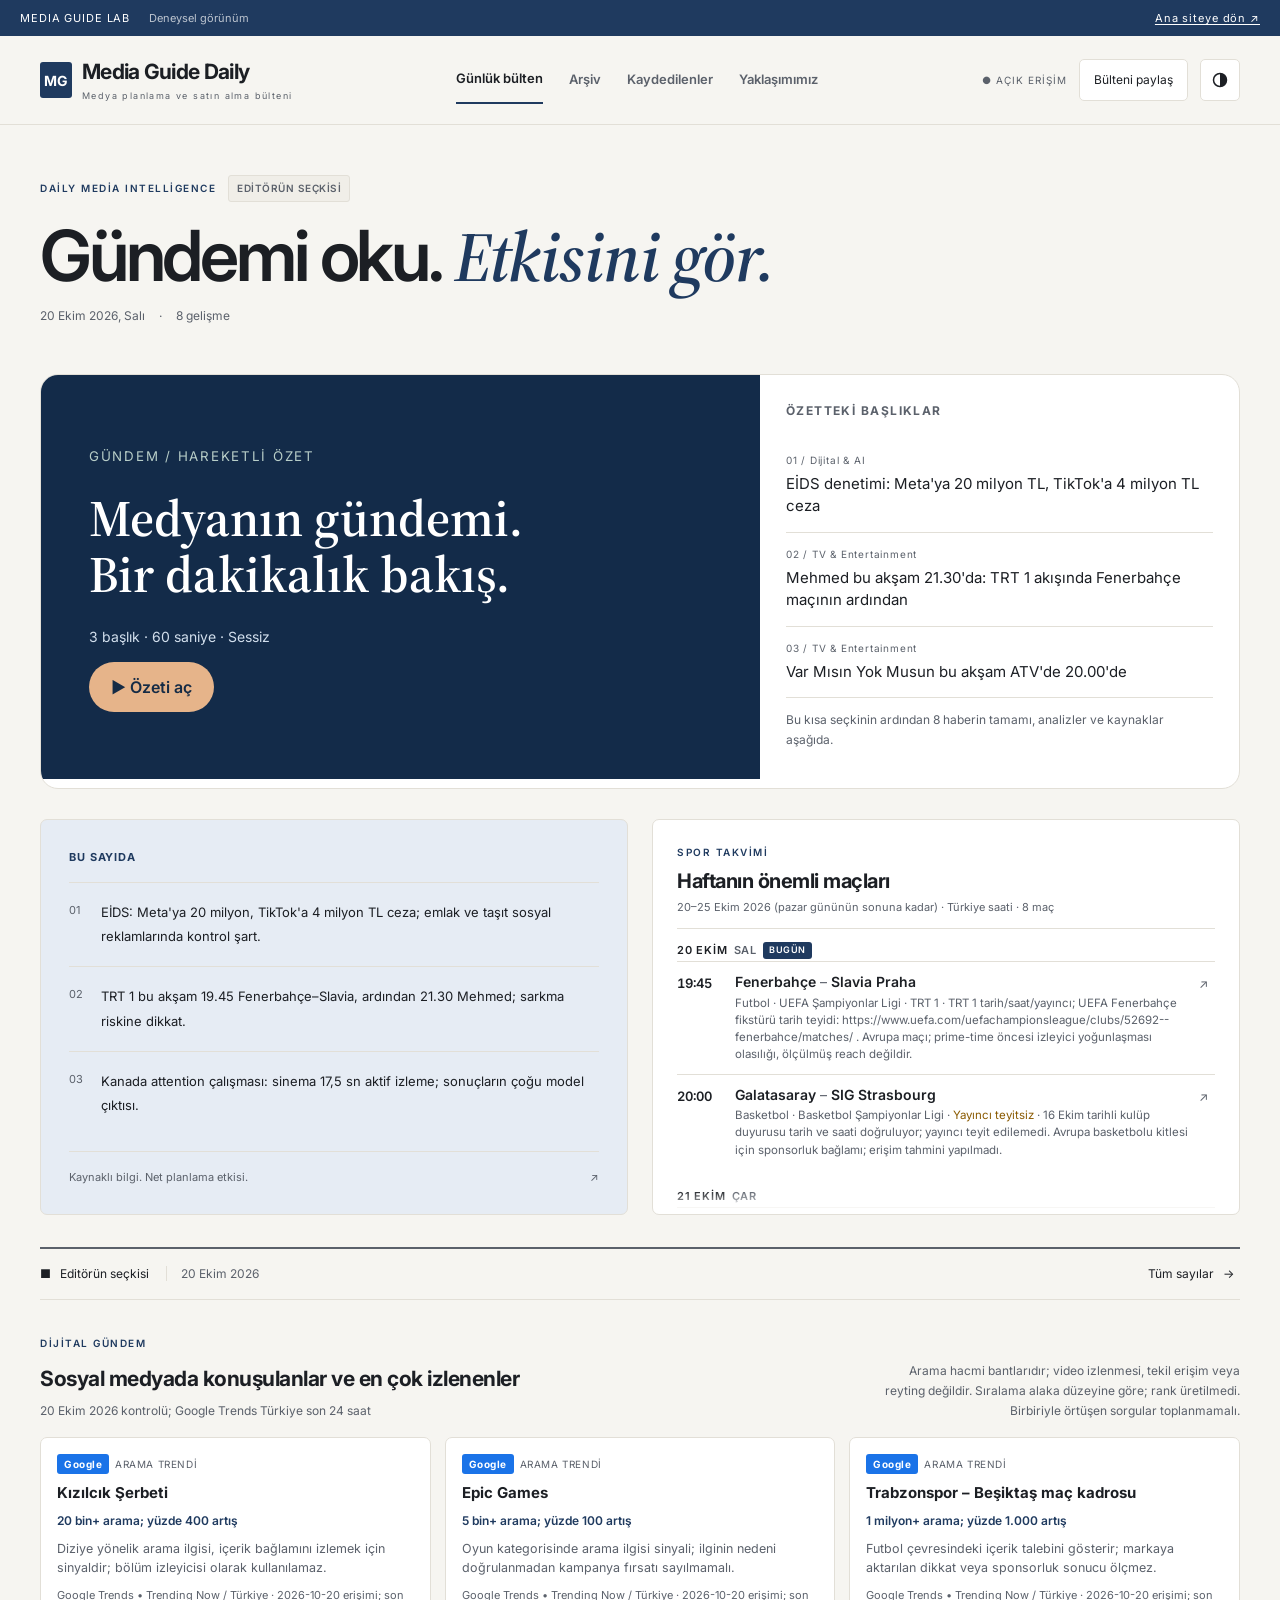
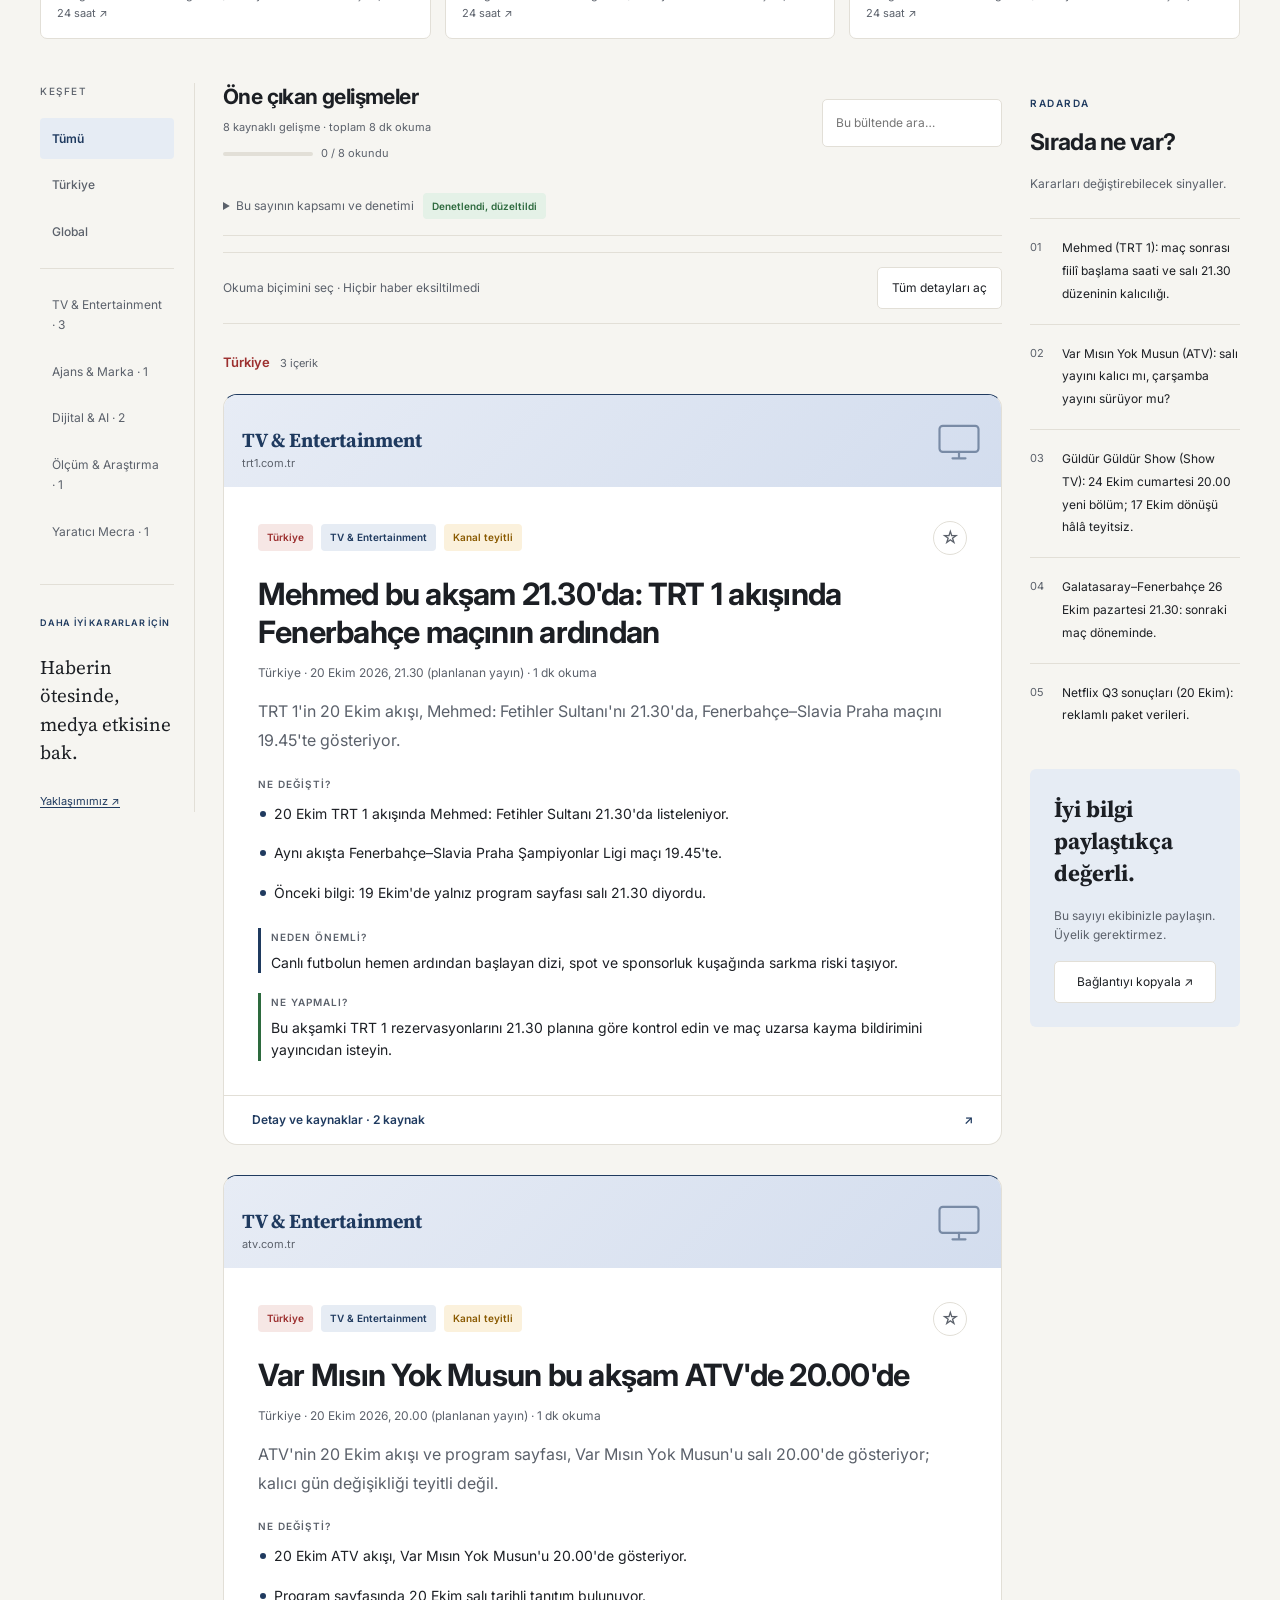
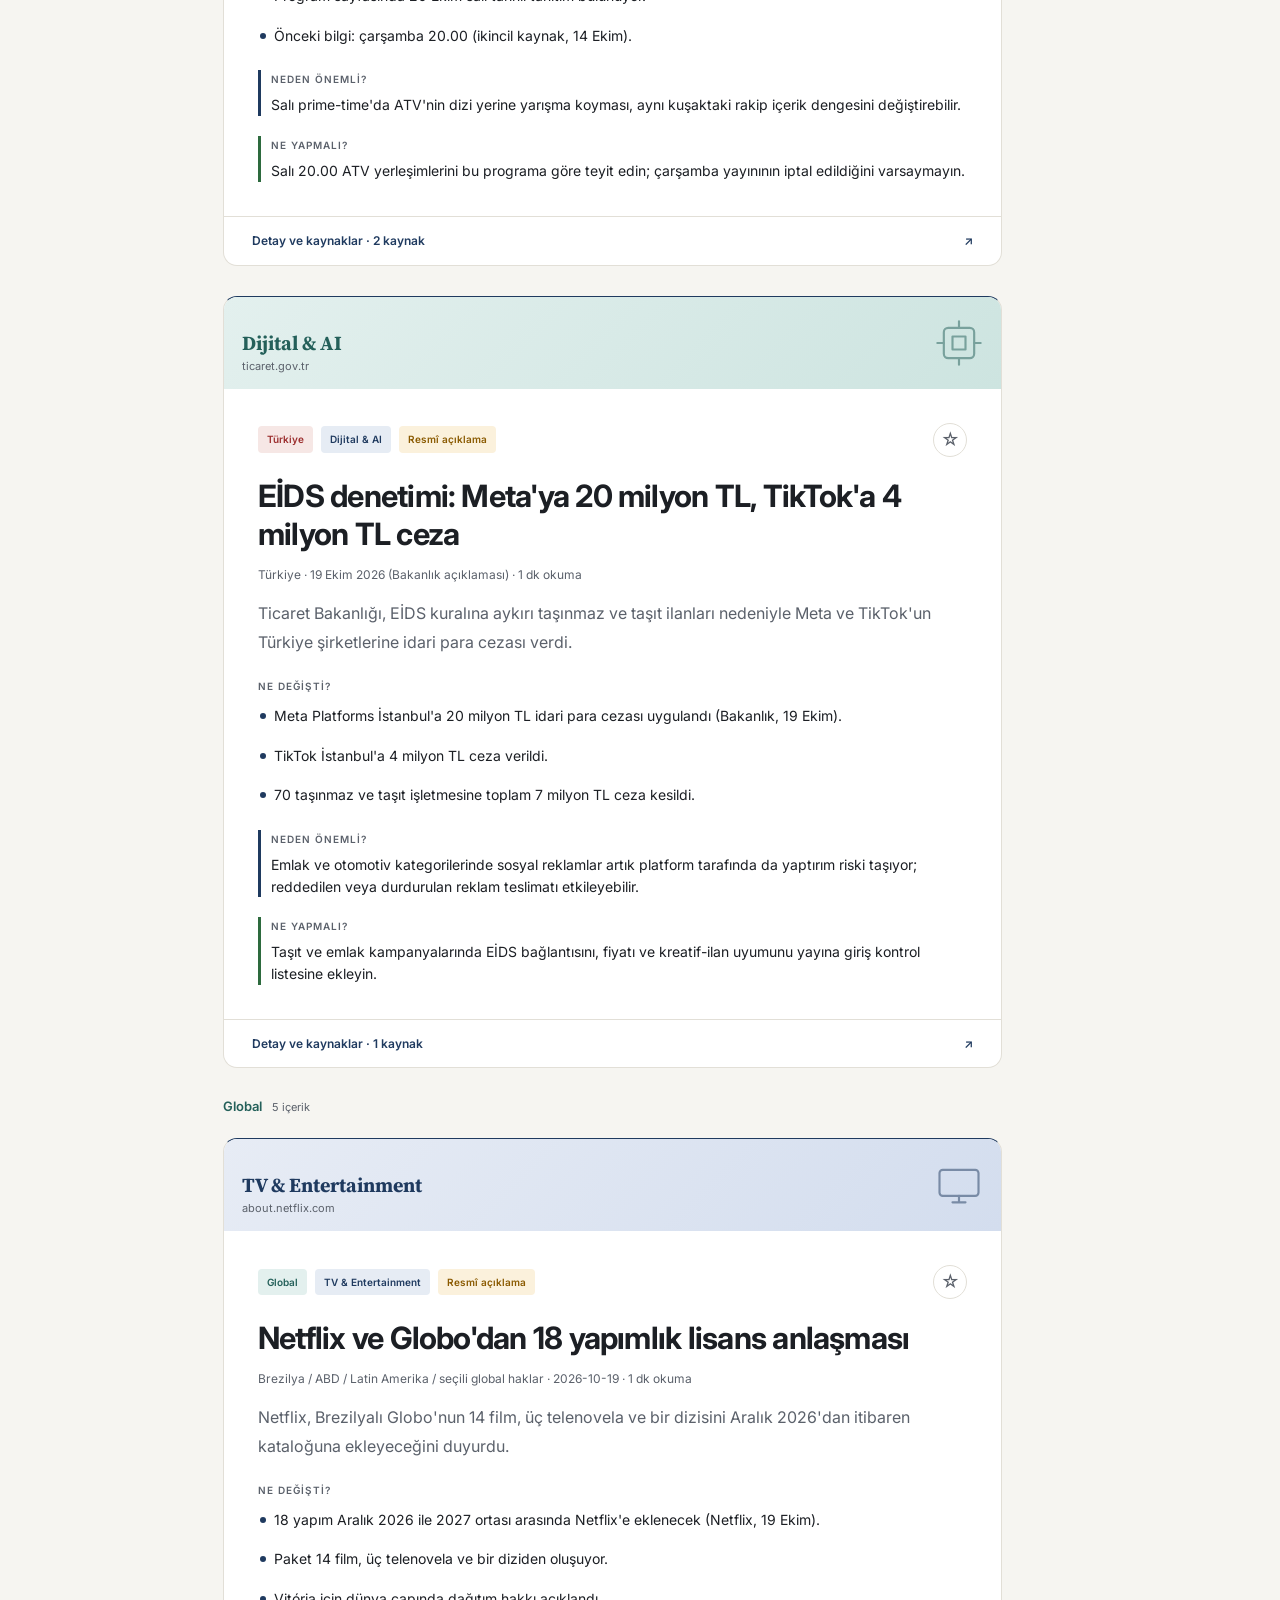
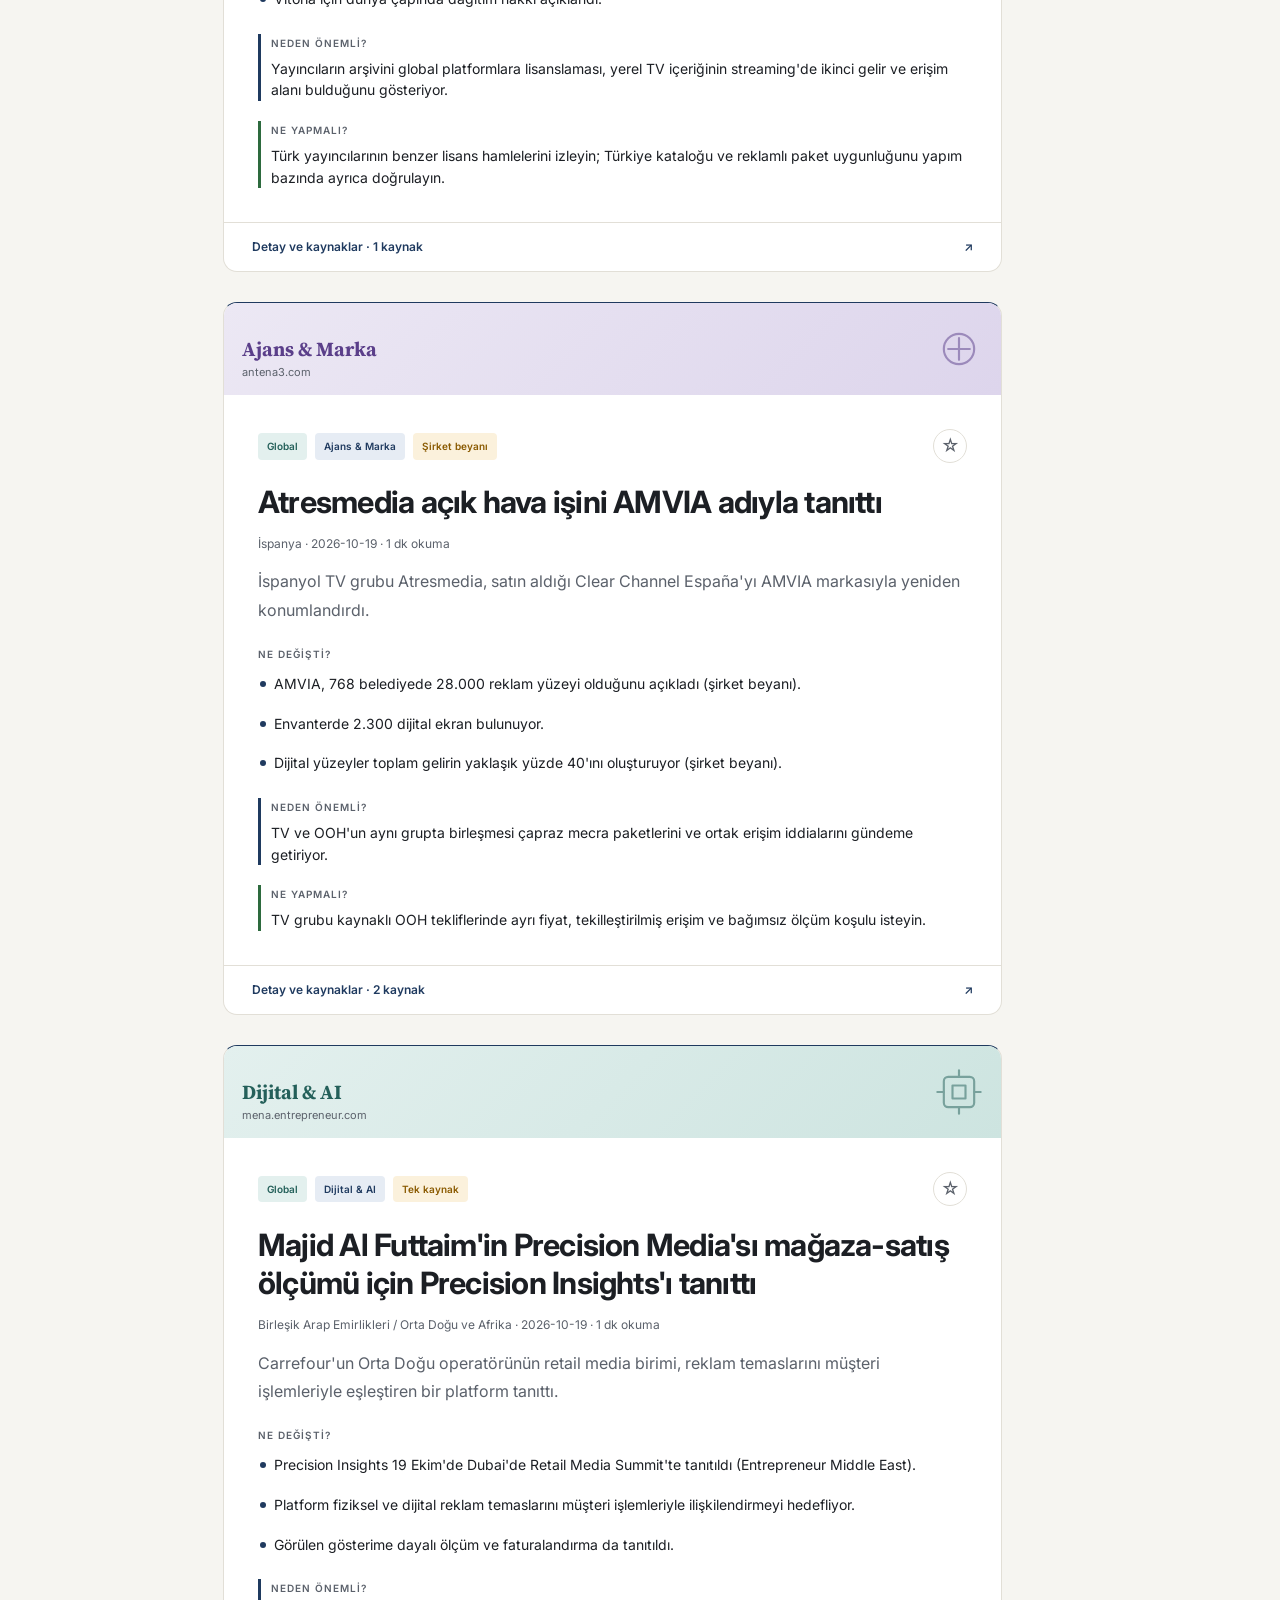
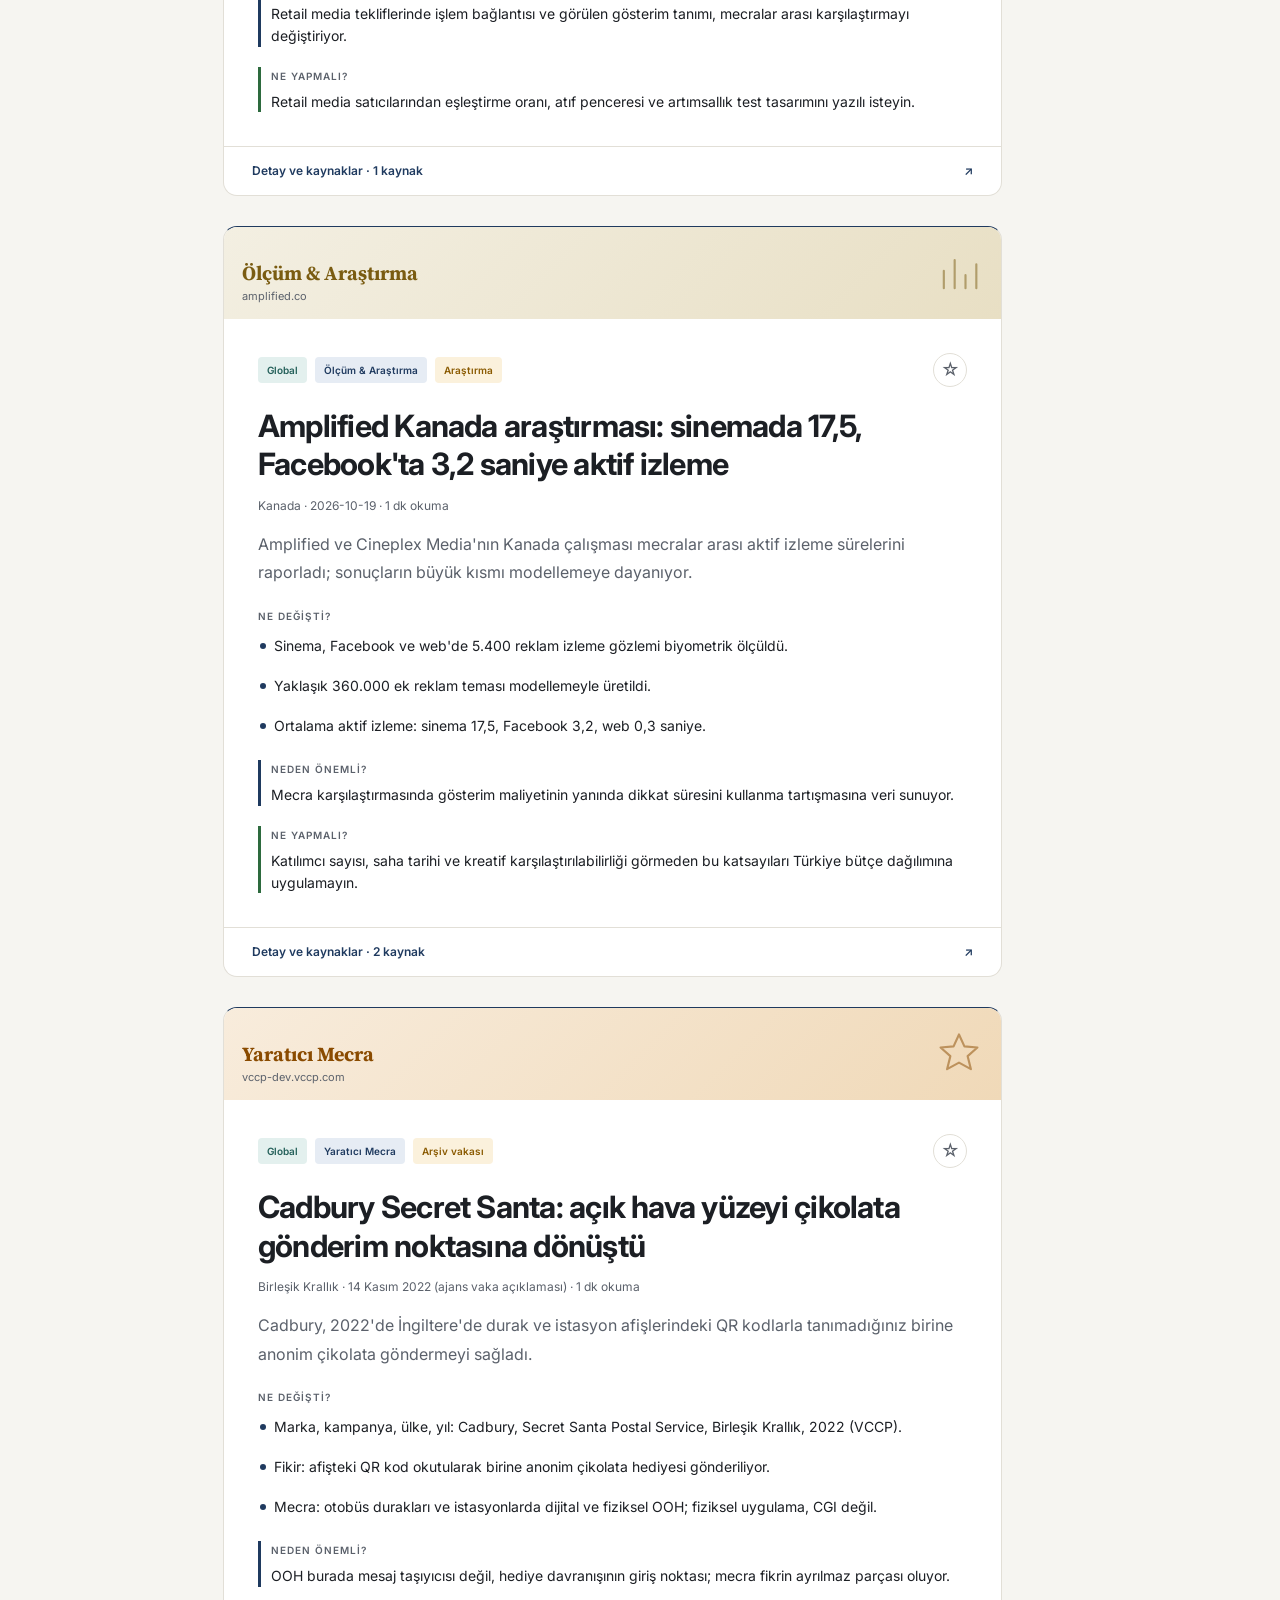
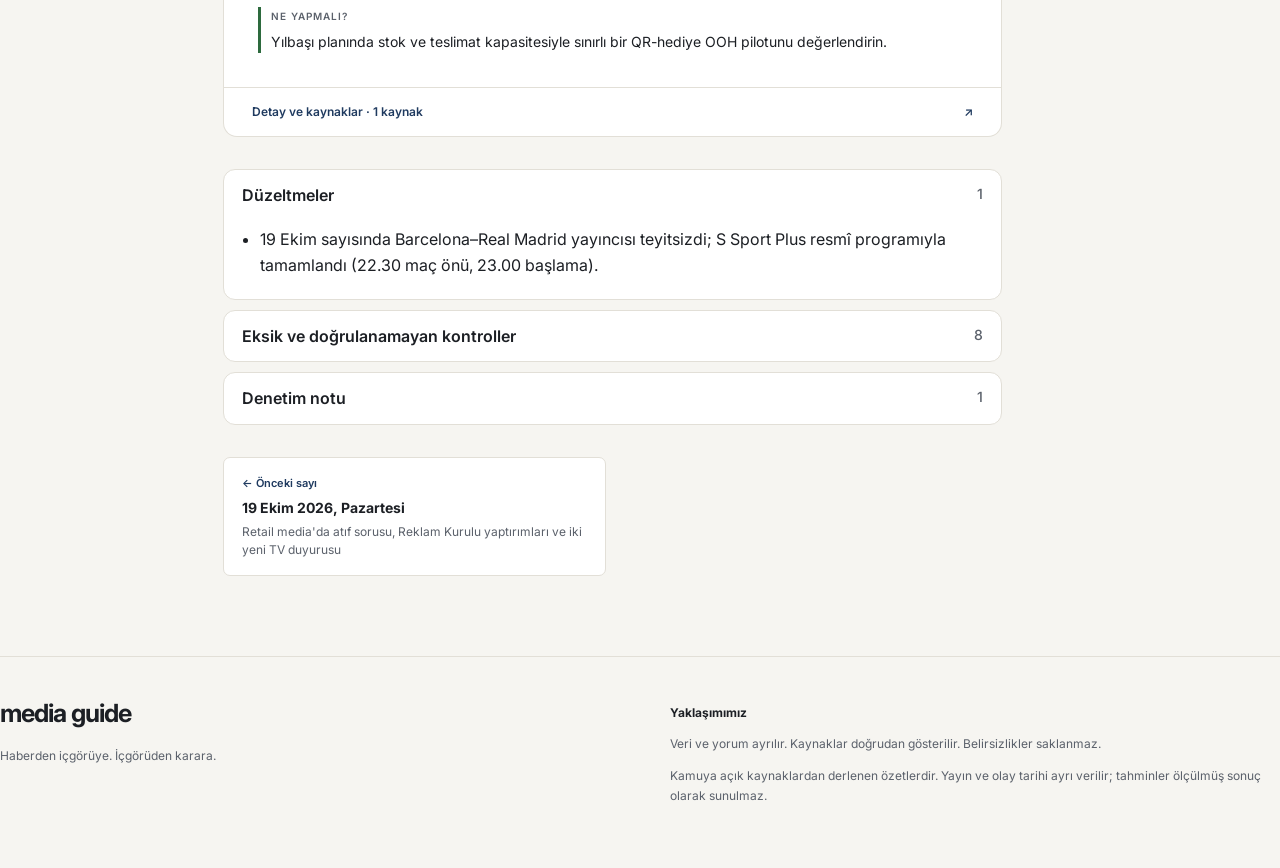
==== deneme/index.html @ 016425c1 "Add isolated dynamic Media Guide trial with full bulletin feed" ====
<!doctype html>
<html lang="tr">
<head>
  <meta charset="utf-8">
  <meta name="viewport" content="width=device-width, initial-scale=1">
  <title>Media Guide Daily</title>
  <meta name="description" content="Medya planlama ve satın alma için günlük Türkiye ve global medya bülteni.">
  <link rel="preconnect" href="https://fonts.googleapis.com">
  <link rel="preconnect" href="https://fonts.gstatic.com" crossorigin>
  <link href="https://fonts.googleapis.com/css2?family=Inter:wght@400;500;600;700&family=Source+Serif+4:opsz,wght@8..60,600;8..60,700&display=swap" rel="stylesheet">
  <link rel="stylesheet" href="assets/style.css?v=20261015-saved">
  <link rel="icon" href="data:image/svg+xml,%3Csvg xmlns='http://www.w3.org/2000/svg' viewBox='0 0 32 32'%3E%3Crect width='32' height='32' rx='7' fill='%231f3a5f'/%3E%3Ctext x='16' y='22' font-family='Arial' font-size='16' font-weight='700' fill='white' text-anchor='middle'%3EMG%3C/text%3E%3C/svg%3E">
  <link rel="stylesheet" href="assets/experiment.css?v=1">
  <meta name="robots" content="noindex">
</head>
<body>
  <div class="trial-bar"><span>MEDIA GUIDE LAB <b>Deneysel görünüm</b></span><a href="../">Ana siteye dön ↗</a></div>
  <header class="topbar">
    <div class="topbar-inner">
      <a class="brand" href="./">
        <span class="brand-mark">MG</span>
        <span class="brand-text">
          <strong>Media Guide Daily</strong>
          <small>Medya planlama ve satın alma bülteni</small>
        </span>
      </a>
      <nav class="main-nav" aria-label="Ana menü">
        <a class="current" href="./">Günlük bülten</a>
        <button id="archiveToggle" type="button" aria-haspopup="dialog">Arşiv</button>
        <button id="savedToggle" type="button" aria-haspopup="dialog">Kaydedilenler <span class="saved-count" id="savedCount" hidden></span></button>
        <a href="#yontem">Yaklaşımımız</a>
      </nav>
      <div class="topbar-actions">
        <span class="access">● Açık erişim</span>
        <button class="btn ghost" id="shareBtn" type="button">Bülteni paylaş</button>
        <button class="btn ghost icon" id="themeBtn" type="button" aria-label="Tema değiştir"><svg width="16" height="16" viewBox="0 0 16 16" aria-hidden="true"><circle cx="8" cy="8" r="6.5" fill="none" stroke="currentColor" stroke-width="1.5"/><path d="M8 1.5a6.5 6.5 0 0 1 0 13z" fill="currentColor"/></svg></button>
      </div>
    </div>
  </header>

  <main id="main" class="layout"><p class="loading">Bülten yükleniyor…</p></main>
  <dialog id="archive" aria-labelledby="archiveTitle">
    <div class="dialog-head"><h2 id="archiveTitle">Bülten arşivi</h2><button class="btn" id="archiveClose" autofocus>Kapat ×</button></div>
    <p class="muted">Geçmiş sayılara göz atın.</p><ul id="archiveList" class="archive-list"></ul>
  </dialog>
  <dialog id="saved" aria-labelledby="savedTitle">
    <div class="dialog-head"><h2 id="savedTitle">Kaydedilenler</h2><button class="btn" id="savedClose">Kapat ×</button></div>
    <p class="muted">Kartlardaki <span aria-hidden="true">☆</span> simgesiyle kaydettiğin haberler. Yalnız bu tarayıcıda saklanır.</p>
    <div id="savedBody"></div>
  </dialog>
  <footer class="footer" id="yontem">
    <div><a class="footer-brand" href="./">media guide</a><p>Haberden içgörüye. İçgörüden karara.</p></div>
    <div><h2>Yaklaşımımız</h2><p>Veri ve yorum ayrılır. Kaynaklar doğrudan gösterilir. Belirsizlikler saklanmaz.</p><p>Kamuya açık kaynaklardan derlenen özetlerdir. Yayın ve olay tarihi ayrı verilir; tahminler ölçülmüş sonuç olarak sunulmaz.</p></div>
  </footer>

  <div class="toast" id="toast" role="status" aria-live="polite"></div>
  <script src="assets/motion.js?v=1"></script>
  <script src="assets/app.js?v=20261015-saved"></script>
</body>
</html>
---- deneme/assets/style.css ----
:root {
  --bg: #f6f5f1;
  --surface: #ffffff;
  --surface-2: #f0eee8;
  --text: #1c1f24;
  --muted: #5b616b;
  --line: #e2dfd7;
  --accent: #1f3a5f;
  --accent-soft: #e6ecf4;
  --tr: #9c2f2f;
  --tr-soft: #f6e7e5;
  --gl: #24605a;
  --gl-soft: #e3f0ee;
  --warn: #8a5a00;
  --warn-soft: #fbf1dc;
  --ok: #2d6a3e;
  --ok-soft: #e4f1e7;
  --shadow: 0 1px 2px rgba(20, 24, 31, .05), 0 2px 8px rgba(20, 24, 31, .04);
  --radius: 12px;
  --read: 72ch;
}

:root[data-theme="dark"] {
  --bg: #15181d;
  --surface: #1d2127;
  --surface-2: #252a31;
  --text: #e7e9ec;
  --muted: #a0a7b1;
  --line: #313741;
  --accent: #9dbbe3;
  --accent-soft: #233247;
  --tr: #e79a92;
  --tr-soft: #3a2626;
  --gl: #86cbc1;
  --gl-soft: #1f3532;
  --warn: #e8c27a;
  --warn-soft: #3a3020;
  --ok: #93d1a3;
  --ok-soft: #213528;
  --shadow: none;
}

@media (prefers-color-scheme: dark) {
  :root:not([data-theme="light"]) {
    --bg: #15181d;
    --surface: #1d2127;
    --surface-2: #252a31;
    --text: #e7e9ec;
    --muted: #a0a7b1;
    --line: #313741;
    --accent: #9dbbe3;
    --accent-soft: #233247;
    --tr: #e79a92;
    --tr-soft: #3a2626;
    --gl: #86cbc1;
    --gl-soft: #1f3532;
    --warn: #e8c27a;
    --warn-soft: #3a3020;
    --ok: #93d1a3;
    --ok-soft: #213528;
    --shadow: none;
  }
}

* { box-sizing: border-box; }
html { -webkit-text-size-adjust: 100%; }
body {
  margin: 0;
  background: var(--bg);
  color: var(--text);
  font: 16px/1.65 Inter, system-ui, -apple-system, "Segoe UI", sans-serif;
}
a { color: var(--accent); text-underline-offset: 2px; }
button { font: inherit; }

/* Top bar */
.topbar {
  position: sticky; top: 0; z-index: 20;
  background: color-mix(in srgb, var(--bg) 88%, transparent);
  backdrop-filter: blur(8px);
  border-bottom: 1px solid var(--line);
}
.topbar-inner {
  max-width: 1180px; margin: 0 auto; padding: 10px 16px;
  display: flex; align-items: center; justify-content: space-between; gap: 12px;
}
.brand { display: flex; align-items: center; gap: 10px; text-decoration: none; color: var(--text); min-width: 0; }
.brand-mark {
  width: 34px; height: 34px; border-radius: 8px; flex: none;
  display: grid; place-items: center;
  background: var(--accent); color: var(--surface); font-weight: 700; font-size: 14px;
}
.brand-text { display: flex; flex-direction: column; line-height: 1.2; min-width: 0; }
.brand-text strong { font-size: 15px; }
.brand-text small { color: var(--muted); font-size: 12px; white-space: nowrap; overflow: hidden; text-overflow: ellipsis; }
.topbar-actions { display: flex; gap: 6px; flex: none; }
.btn {
  border: 1px solid var(--line); background: var(--surface); color: var(--text);
  padding: 6px 12px; border-radius: 8px; cursor: pointer; font-size: 14px;
}
.btn:hover { border-color: var(--accent); }
.btn.icon { width: 36px; padding: 6px 0; display: inline-grid; place-items: center; }
#archiveToggle { display: none; }

/* Layout */
.layout {
  max-width: 1180px; margin: 0 auto; padding: 24px 16px 40px;
  display: grid; grid-template-columns: 240px minmax(0, 1fr); gap: 32px;
}
.archive { position: sticky; top: 76px; align-self: start; max-height: calc(100vh - 96px); overflow: auto; }
.archive-title { font-size: 12px; text-transform: uppercase; letter-spacing: .08em; color: var(--muted); margin: 0 0 8px; }
.archive-list { list-style: none; margin: 0; padding: 0; }
.archive-list a {
  display: block; padding: 8px 10px; border-radius: 8px; text-decoration: none; color: var(--text);
  border: 1px solid transparent;
}
.archive-list a:hover { background: var(--surface-2); }
.archive-list a.active { background: var(--surface); border-color: var(--line); box-shadow: var(--shadow); }
.archive-list .a-date { font-weight: 600; font-size: 14px; }
.archive-list .a-meta { font-size: 12px; color: var(--muted); }

.content { min-width: 0; max-width: 820px; }
.loading, .empty { color: var(--muted); }

/* Issue header */
.issue-head { margin-bottom: 20px; }
.issue-date { font-size: 13px; color: var(--muted); font-weight: 500; text-transform: uppercase; letter-spacing: .06em; }
.issue-title {
  font-family: "Source Serif 4", Georgia, serif; font-weight: 700;
  font-size: clamp(26px, 4vw, 36px); line-height: 1.2; margin: 6px 0 10px;
}
.issue-summary { font-size: 17px; color: var(--muted); margin: 0 0 14px; max-width: var(--read); }
.meta-row { display: flex; flex-wrap: wrap; gap: 6px; }

.pill {
  display: inline-flex; align-items: center; gap: 4px;
  font-size: 12px; font-weight: 600; padding: 3px 9px; border-radius: 999px;
  background: var(--surface-2); color: var(--muted); border: 1px solid var(--line);
}
.pill.tr { background: var(--tr-soft); color: var(--tr); border-color: transparent; }
.pill.gl { background: var(--gl-soft); color: var(--gl); border-color: transparent; }
.pill.warn { background: var(--warn-soft); color: var(--warn); border-color: transparent; }
.pill.ok { background: var(--ok-soft); color: var(--ok); border-color: transparent; }
.pill.accent { background: var(--accent-soft); color: var(--accent); border-color: transparent; }

.window {
  margin-top: 14px; font-size: 14px; color: var(--muted);
  border-left: 3px solid var(--line); padding: 2px 0 2px 12px; max-width: var(--read);
}

/* Highlights */
.highlights {
  background: var(--surface); border: 1px solid var(--line); border-radius: var(--radius);
  box-shadow: var(--shadow); padding: 16px 20px; margin: 20px 0 28px;
}
.highlights h2 { font-size: 13px; text-transform: uppercase; letter-spacing: .08em; color: var(--muted); margin: 0 0 8px; }
.highlights ul { margin: 0; padding-left: 18px; }
.highlights li { margin: 6px 0; }

/* Filters */
.filters { display: flex; flex-wrap: wrap; gap: 8px; align-items: center; margin-bottom: 8px; }
.seg { display: inline-flex; background: var(--surface-2); border-radius: 10px; padding: 3px; }
.seg button {
  border: 0; background: transparent; color: var(--muted); padding: 5px 12px; border-radius: 8px;
  cursor: pointer; font-size: 14px; font-weight: 500;
}
.seg button[aria-pressed="true"] { background: var(--surface); color: var(--text); box-shadow: var(--shadow); }
.chips { display: flex; flex-wrap: wrap; gap: 6px; margin: 4px 0 20px; }
.chip {
  border: 1px solid var(--line); background: var(--surface); color: var(--text);
  padding: 4px 10px; border-radius: 999px; cursor: pointer; font-size: 13px;
}
.chip[aria-pressed="true"] { background: var(--accent); color: var(--surface); border-color: var(--accent); }

/* Sections */
.region-head {
  display: flex; align-items: baseline; gap: 10px;
  margin: 28px 0 12px; padding-bottom: 6px; border-bottom: 2px solid var(--line);
}
.region-head h2 { margin: 0; font-size: 20px; }
.region-head.tr h2 { color: var(--tr); }
.region-head.gl h2 { color: var(--gl); }
.region-head span { color: var(--muted); font-size: 14px; }

/* Article card */
.card {
  background: var(--surface); border: 1px solid var(--line); border-radius: var(--radius);
  box-shadow: var(--shadow); margin: 0 0 14px; overflow: hidden;
}
.card-main { padding: 18px 20px 14px; }
.card-tags { display: flex; flex-wrap: wrap; gap: 6px; margin-bottom: 8px; }
.card h3 { font-size: 18px; line-height: 1.35; margin: 0 0 6px; }
.card .when { font-size: 13px; color: var(--muted); margin-bottom: 8px; }
.card .summary { margin: 0; max-width: var(--read); }

.card details { border-top: 1px solid var(--line); }
.card summary {
  list-style: none; cursor: pointer; padding: 10px 20px; font-size: 14px; font-weight: 600; color: var(--accent);
  display: flex; align-items: center; gap: 6px; user-select: none;
}
.card summary::-webkit-details-marker { display: none; }
.card summary::before { content: "▸"; transition: transform .15s; }
.card details[open] summary::before { transform: rotate(90deg); }
.card .detail { padding: 2px 20px 18px; }

.block { margin: 14px 0 0; max-width: var(--read); }
.block h4 {
  font-size: 12px; text-transform: uppercase; letter-spacing: .07em; color: var(--muted);
  margin: 0 0 4px;
}
.block p { margin: 0 0 8px; }
.block.callout { background: var(--surface-2); border-radius: 8px; padding: 10px 14px; }
.block.counter { border-left: 3px solid var(--warn); padding-left: 12px; }
.block.learn { background: var(--accent-soft); border-radius: 8px; padding: 10px 14px; }

.sources { list-style: none; padding: 0; margin: 0; }
.sources li { padding: 6px 0; border-bottom: 1px dashed var(--line); font-size: 14px; }
.sources li:last-child { border-bottom: 0; }
.sources .s-meta { display: block; color: var(--muted); font-size: 12px; }

/* Closing sections */
.closing { margin-top: 32px; }
.closing details {
  background: var(--surface); border: 1px solid var(--line); border-radius: var(--radius);
  margin-bottom: 10px;
}
.closing summary {
  cursor: pointer; padding: 12px 18px; font-weight: 600; list-style: none;
  display: flex; justify-content: space-between; gap: 10px;
}
.closing summary::-webkit-details-marker { display: none; }
.closing summary .count { color: var(--muted); font-weight: 500; font-size: 14px; }
.closing ul { margin: 0; padding: 0 18px 14px 36px; }
.closing li { margin: 6px 0; max-width: var(--read); }
.proposal {
  margin-top: 16px; padding: 12px 16px; border-radius: var(--radius);
  background: var(--ok-soft); color: var(--text); max-width: var(--read);
}

.footer { max-width: 1180px; margin: 0 auto; padding: 0 16px 32px; color: var(--muted); font-size: 13px; }

.toast {
  position: fixed; left: 50%; bottom: 24px; transform: translateX(-50%) translateY(20px);
  background: var(--text); color: var(--bg); padding: 8px 14px; border-radius: 8px; font-size: 14px;
  opacity: 0; pointer-events: none; transition: all .2s;
}
.toast.show { opacity: 1; transform: translateX(-50%) translateY(0); }

/* Mobile */
@media (max-width: 860px) {
  .layout { grid-template-columns: 1fr; gap: 0; padding-top: 16px; }
  #archiveToggle { display: inline-block; }
  .archive {
    display: none; position: static; max-height: none; margin-bottom: 16px;
    background: var(--surface); border: 1px solid var(--line); border-radius: var(--radius); padding: 12px;
  }
  .archive.open { display: block; }
  .brand-text small { display: none; }
  .card-main { padding: 16px; }
  .card summary { padding: 10px 16px; }
  .card .detail { padding: 2px 16px 16px; }
}
@media (max-width: 420px) {
  #shareBtn { display: none; }
}

/* Editorial reading layout — original palette retained. */
html { scroll-padding-top: 110px; }
button, a, summary, input { -webkit-tap-highlight-color: transparent; }
:focus-visible { outline: 3px solid var(--accent); outline-offset: 4px; }
.topbar-inner { max-width: 1440px; min-height: 88px; padding: 16px 40px; gap: 28px; }
.brand-mark { border-radius: 3px; width: 32px; height: 36px; }
.brand-text strong { font-size: 21px; letter-spacing: -.7px; }
.brand-text small { font-size: 9px; letter-spacing: 1.4px; margin-top: 7px; }
.main-nav { display: flex; align-items: center; gap: 26px; }
.main-nav a, .main-nav button { color: var(--muted); font-size: 13px; font-weight: 600; text-decoration: none; background: none; border: 0; padding: 12px 0; cursor: pointer; white-space: nowrap; }
.main-nav .current { color: var(--text); border-bottom: 2px solid var(--accent); }
#archiveToggle { display: inline-block; }
.topbar-actions { align-items: center; gap: 12px; }
.access { text-transform: uppercase; font-size: 10px; letter-spacing: 1px; color: var(--muted); white-space: nowrap; }
.btn { min-height: 42px; border-radius: 5px; padding: 9px 14px; font-size: 12px; }
.btn.icon { width: 40px; }
.layout { display: block; max-width: 1360px; padding: 48px 40px 80px; }
.hero { display: grid; grid-template-columns: minmax(0, 1fr) minmax(0, 1fr); gap: 48px; align-items: start; padding-bottom: 48px; }
.hero.no-fixtures { grid-template-columns: minmax(0, 1fr); }
.hero-left { display: flex; flex-direction: column; gap: 28px; min-width: 0; }
.eyebrow { text-transform: uppercase; letter-spacing: 1.5px; font-size: 10px; font-weight: 600; color: var(--accent); }
.hero .eyebrow { display: flex; align-items: center; flex-wrap: wrap; gap: 12px; }
.hero .pill { border-radius: 3px; font-size: 10px; letter-spacing: .5px; }
.hero h1 { font-size: clamp(30px, 3.2vw, 44px); line-height: 1.1; letter-spacing: -1.6px; margin: 16px 0 12px; font-weight: 600; }
.hero h1 em { font-family: 'Source Serif 4', Georgia, serif; color: var(--accent); font-weight: 600; letter-spacing: -1px; }
.hero-intro { font-size: 16px; line-height: 1.9; color: var(--muted); }
.hero-meta { display: flex; gap: 14px; color: var(--muted); font-size: 12px; margin-top: 0; }
.highlights { margin: 0; padding: 28px; background: var(--accent-soft); border-radius: 7px; box-shadow: none; }
.highlights h2 { color: var(--accent); font-size: 11px; margin-bottom: 14px; }
.highlights ol, .radar ol { padding: 0; list-style: none; counter-reset: item; }
.highlights li, .radar li { counter-increment: item; display: grid; grid-template-columns: 20px 1fr; gap: 12px; border-top: 1px solid var(--line); padding: 17px 0; margin: 0; font-size: 13px; line-height: 1.9; }
.highlights li::before, .radar li::before { content: counter(item, decimal-leading-zero); color: var(--muted); font-size: 11px; }
.highlights > p { display: flex; justify-content: space-between; margin: 0; padding-top: 16px; border-top: 1px solid var(--line); font-size: 11px; color: var(--muted); }
.edition-bar { display: flex; justify-content: space-between; align-items: center; gap: 16px; border-top: 2px solid var(--muted); border-bottom: 1px solid var(--line); padding: 14px 0; font-size: 12px; margin-bottom: 36px; }
.edition-date { color: var(--muted); border-left: 1px solid var(--line); padding-left: 14px; margin-left: 14px; }
.text-btn { border: 0; background: none; color: var(--text); cursor: pointer; font-size: 12px; }
.reading-layout { display: grid; grid-template-columns: 180px minmax(0,1fr) 240px; gap: 30px; align-items: start; }
.discover { position: sticky; top: 112px; border-right: 1px solid var(--line); padding-right: 20px; }
.discover h2 { font-size: 10px; text-transform: uppercase; letter-spacing: 1.5px; font-weight: 500; color: var(--muted); margin: 0 0 18px; }
.filters, .seg, .chips { display: flex; flex-direction: column; width: 100%; background: none; padding: 0; gap: 5px; align-items: stretch; }
.chips { margin-top: 15px; border-top: 1px solid var(--line); padding-top: 15px; }
.seg button, .chip { text-align: left; font-size: 12px; padding: 11px 12px; border: 0; border-radius: 4px; background: none; color: var(--muted); }
.seg button[aria-pressed="true"], .chip[aria-pressed="true"] { color: var(--accent); background: var(--accent-soft); box-shadow: none; font-weight: 600; }
.discover-note { border-top: 1px solid var(--line); margin-top: 32px; padding-top: 22px; }
.discover-note .eyebrow { font-size: 9px; letter-spacing: .8px; }
.discover-note p { font-family: 'Source Serif 4', Georgia, serif; font-size: 19px; line-height: 1.5; }
.discover-note a { font-size: 11px; }
.feed { min-width: 0; }
.feed-head { display: flex; gap: 16px; align-items: center; justify-content: space-between; margin-bottom: 24px; }
.feed-head h2 { font-size: 21px; letter-spacing: -.6px; margin: 0; line-height: 1.3; }
.feed-head p { font-size: 11px; color: var(--muted); margin: 8px 0 0; }
input[type="search"] { width: 180px; min-width: 0; background: var(--surface); color: var(--text); border: 1px solid var(--line); border-radius: 5px; padding: 13px; font: inherit; font-size: 12px; }
.issue-context { font-size: 12px; color: var(--muted); border-bottom: 1px solid var(--line); padding-bottom: 16px; }
.issue-context summary { cursor: pointer; }
.issue-context .pill { margin: 6px 0 0 6px; font-size: 10px; }
.issue-context h3 { font-size: 16px; color: var(--text); }
.region-head { border: 0; margin: 24px 0 14px; }
.region-head h2 { font-size: 13px; font-weight: 600; }
.region-head span { font-size: 11px; }
.card { border-radius: 7px; margin-bottom: 24px; box-shadow: none; border-top: 3px solid var(--accent); scroll-margin-top: 115px; }
.card-main { padding: 28px 28px 20px; }
.card-tags { gap: 8px; margin-bottom: 20px; }
.pill { border-radius: 4px; font-size: 10px; padding: 4px 8px; }
.card h3 { font-size: 23px; line-height: 1.4; letter-spacing: -.5px; margin-bottom: 12px; }
.card .when { font-size: 11px; margin-bottom: 14px; }
.card .summary { font-size: 14px; line-height: 1.85; color: var(--muted); }
.impact-preview { margin-top: 23px; border-left: 2px solid var(--accent); padding-left: 16px; }
.impact-preview h4 { text-transform: uppercase; letter-spacing: 1px; font-size: 10px; color: var(--accent); margin: 0 0 8px; }
.impact-preview p { font-size: 13px; line-height: 1.85; margin: 0; }
.source-preview { color: var(--muted); font-size: 10px; margin-top: 24px; }
.card summary { justify-content: space-between; padding: 14px 28px; font-size: 12px; }
.card summary::before { display: none; }
.card .detail { padding: 0 28px 28px; font-size: 14px; line-height: 1.85; }
.block { margin-top: 24px; }
.block h4 { margin-bottom: 8px; font-size: 10px; }
.block.callout { padding: 18px; }
.radar { padding: 5px 0 0; }
.radar h2 { font-size: 23px; letter-spacing: -.7px; margin: 10px 0 6px; }
.muted { color: var(--muted); }
.radar > p { font-size: 12px; margin-bottom: 24px; }
.radar li { font-size: 12px; padding: 18px 0; }
.share-card { background: var(--accent-soft); padding: 24px; border-radius: 6px; margin-top: 24px; }
.share-card h3 { font-family: 'Source Serif 4', Georgia, serif; font-size: 23px; line-height: 1.4; margin: 0; }
.share-card p { font-size: 12px; color: var(--muted); margin: 16px 0; }
.share-card .btn { width: 100%; }
.footer { display: grid; grid-template-columns: 1fr 1fr; gap: 60px; max-width: 1280px; border-top: 1px solid var(--line); padding: 36px 0 50px; font-size: 12px; }
.footer-brand { font-size: 25px; font-weight: 700; color: var(--text); text-decoration: none; letter-spacing: -1px; }
.footer h2 { font-size: 12px; color: var(--text); }
dialog { color: var(--text); background: var(--bg); border: 1px solid var(--line); border-radius: 12px; width: min(560px, calc(100% - 32px)); max-height: 80vh; padding: 28px; }
dialog::backdrop { background: rgba(10,15,23,.6); backdrop-filter: blur(4px); }
.dialog-head { display: flex; justify-content: space-between; align-items: center; gap: 20px; }
.dialog-head h2 { font-size: 24px; margin: 0; }
.archive-list li { margin: 8px 0; }
.archive-list a { padding: 16px; }
.toast { z-index: 50; }
@media (max-width: 1190px) {
 .reading-layout { grid-template-columns: 170px minmax(0,1fr); }
 .radar { grid-column: 2; display: grid; grid-template-columns: 1fr; margin-top: 20px; }
 .radar ol { display: grid; grid-template-columns: 1fr 1fr; gap: 0 24px; }
 .access { display: none; }
 .topbar-inner { padding-inline: 28px; gap: 20px; }
 .main-nav { gap: 18px; }
 .footer { margin-inline: 40px; }
}
@media (max-width: 860px) {
 .topbar-inner { flex-wrap: wrap; min-height: 0; gap: 12px; padding: 14px 20px 0; }
 .brand-text small { display: block; }
 .brand-text strong { font-size: 18px; }
 .brand-text small { font-size: 7px; }
 .main-nav { order: 3; width: 100%; justify-content: center; gap: 32px; }
 .topbar-actions { margin-left: auto; }
 .layout { padding: 32px 24px 48px; }
 .hero { gap: 28px; padding-bottom: 32px; grid-template-columns: 1fr 1fr; }
 .hero h1 { font-size: 45px; letter-spacing: -2px; }
 .hero-intro { font-size: 14px; }
 .highlights { padding: 20px; }
 .highlights li { font-size: 12px; padding: 12px 0; }
 .reading-layout { grid-template-columns: 1fr; gap: 24px; }
 .discover { position: static; border: 0; padding: 0; }
 .discover h2, .discover-note { display: none; }
 .seg, .chips { flex-direction: row; flex-wrap: wrap; }
 .filters { margin-bottom: 0; }
 .chips { border: 0; margin: 4px 0 0; padding: 0; }
 .seg button, .chip { padding: 8px 12px; }
 .radar { grid-column: 1; }
 .footer { margin-inline: 24px; gap: 32px; }
}
@media (max-width: 580px) {
 .layout { padding-inline: 18px; }
 .hero { grid-template-columns: 1fr; gap: 24px; }
 .hero h1 { font-size: 48px; margin: 20px 0; }
 .hero-intro br { display: none; }
 .hero-meta { margin-top: 20px; }
 .highlights { padding: 22px; }
 .edition-bar { font-size: 10px; margin-bottom: 24px; }
 .edition-date { display: block; border: 0; margin: 4px 0 0; padding: 0; }
 .feed-head { flex-wrap: wrap; }
 input[type="search"] { width: 100%; }
 .card-main { padding: 24px 20px 18px; }
 .card h3 { font-size: 22px; }
 .card summary { padding: 14px 20px; }
 .card .detail { padding: 0 20px 24px; }
 .radar ol { grid-template-columns: 1fr; }
 .footer { grid-template-columns: 1fr; gap: 20px; margin-inline: 18px; }
 .brand-text small { display: none; }
 .brand-mark { width: 28px; height: 30px; font-size: 12px; }
 .topbar-inner { padding-inline: 16px; }
 #shareBtn { display: inline-block; font-size: 10px; padding: 7px; }
 .topbar-actions { gap: 6px; }
 .main-nav { gap: 26px; }
 .main-nav a, .main-nav button { font-size: 12px; }
}

/* Haftanın önemli maçları */
.fixtures { background: var(--surface); border: 1px solid var(--line); border-radius: 7px; padding: 24px 24px 18px; min-width: 0; }
.fx-head h2 { font-size: 20px; letter-spacing: -.5px; margin: 8px 0 4px; line-height: 1.3; }
.fx-head p { font-size: 11px; color: var(--muted); margin: 0 0 6px; }
.fx-day { font-size: 11px; font-weight: 600; text-transform: uppercase; letter-spacing: .8px; color: var(--muted); margin: 18px 0 2px; display: flex; align-items: center; gap: 6px; }
.fx-day > span:first-child { color: var(--text); }
.fx-today { background: var(--accent); color: var(--surface); border-radius: 3px; padding: 1px 6px; font-size: 9px; letter-spacing: .6px; }
.fixtures ul { list-style: none; margin: 0; padding: 0; }
.fx-row { display: grid; grid-template-columns: 48px minmax(0, 1fr) 16px; gap: 10px; align-items: start; padding: 10px 0; border-top: 1px solid var(--line); }
.fx-time { font-variant-numeric: tabular-nums; font-weight: 600; font-size: 13px; padding-top: 1px; }
.fx-teams { font-size: 14px; font-weight: 600; line-height: 1.45; }
.fx-vs { color: var(--muted); font-weight: 400; }
.fx-meta { font-size: 11.5px; color: var(--muted); line-height: 1.5; margin-top: 2px; }
.fx-tag { display: inline-block; margin-left: 6px; padding: 1px 6px; border-radius: 3px; font-size: 9.5px; font-weight: 700; letter-spacing: .4px; text-transform: uppercase; background: var(--tr-soft); color: var(--tr); vertical-align: 2px; }
.fx-unverified { color: var(--warn); }
.fx-src { font-size: 12px; text-decoration: none; color: var(--muted); padding-top: 2px; }
.fx-src:hover { color: var(--accent); }
.fixtures .fx-extra { display: none; }
.fixtures.show-all .fx-extra { display: grid; }
.fixtures:not(.show-all) .fx-extra-day { display: none; }
.fx-more { width: 100%; margin-top: 10px; padding: 10px; border: 1px solid var(--line); border-radius: 5px; background: none; color: var(--accent); font-size: 12px; font-weight: 600; cursor: pointer; }
.fx-foot { font-size: 10.5px; color: var(--muted); margin: 14px 0 0; padding-top: 12px; border-top: 1px solid var(--line); }
@media (max-width: 860px) {
  .hero { grid-template-columns: minmax(0, 1fr); gap: 24px; }
  .fixtures { padding: 20px 18px 16px; }
}

/* 13 Ekim: görselli kartlar, madde madde okuma, dijital gündem */
.card-grid { display: grid; grid-template-columns: repeat(2, minmax(0, 1fr)); gap: 18px; align-items: start; margin-bottom: 8px; }
.card-grid .card { margin: 0; display: flex; flex-direction: column; overflow: hidden; }
.card-grid .card.featured { grid-column: 1 / -1; display: grid; grid-template-columns: minmax(0, 1.05fr) minmax(0, 1fr); }
.card-grid .card.featured > details { grid-column: 1 / -1; }
.card-visual { margin: 0; position: relative; aspect-ratio: 16 / 9; background: var(--surface-2); overflow: hidden; }
.card.featured .card-visual { aspect-ratio: auto; min-height: 100%; }
.card-visual img { width: 100%; height: 100%; object-fit: cover; display: block; }
.card-visual figcaption { position: absolute; left: 0; right: 0; bottom: 0; padding: 14px 12px 6px; font-size: 10px; color: #fff; background: linear-gradient(transparent, rgba(0,0,0,.6)); }
.card-visual figcaption a { color: #fff; }
.card-visual.fallback { display: flex; flex-direction: column; justify-content: flex-end; gap: 2px; padding: 14px 18px; color: var(--accent); aspect-ratio: auto; min-height: 92px; }
.card-grid .card.lead { grid-column: 1 / -1; }
.card-visual.fallback svg { position: absolute; right: 16px; top: 50%; transform: translateY(-50%); width: 52px; height: 52px; opacity: .5; }
.fv-cat { font-family: 'Source Serif 4', Georgia, serif; font-size: 20px; font-weight: 700; line-height: 1.2; }
.fv-src { font-size: 11px; color: var(--muted); }
.cat-1 { background: linear-gradient(135deg, #e7ecf5, #d3ddee); }
.cat-2 { background: linear-gradient(135deg, #f6e7e5, #ecd2ce); color: var(--tr) !important; }
.cat-3 { background: linear-gradient(135deg, #ece8f4, #ddd5ec); color: #5b3f8a !important; }
.cat-4 { background: linear-gradient(135deg, #e3f0ee, #cde4e0); color: var(--gl) !important; }
.cat-5 { background: linear-gradient(135deg, #f3efe2, #e8dfc4); color: #7a5c12 !important; }
.cat-6 { background: linear-gradient(135deg, #eef0f2, #dde1e6); }
.cat-7 { background: linear-gradient(135deg, #e5f0e6, #cfe4d1); color: var(--ok) !important; }
.cat-8 { background: linear-gradient(135deg, #f4e6ee, #e9cfdd); color: #8a2f5e !important; }
.cat-9 { background: linear-gradient(135deg, #f8ecdc, #f0d9b8); color: #8a4b00 !important; }
:root[data-theme="dark"] .card-visual.fallback { background: var(--surface-2); }
@media (prefers-color-scheme: dark) { :root:not([data-theme="light"]) .card-visual.fallback { background: var(--surface-2); } }
.card-grid .card-main { padding: 18px 20px 14px; }
.card-grid .card h3 { font-size: 18px; line-height: 1.35; }
.card.featured h3 { font-size: 22px; }
.card .summary { font-size: 14px; line-height: 1.6; color: var(--muted); margin: 0 0 12px; }
.kv { margin-top: 12px; }
.kv h4 { font-size: 10px; text-transform: uppercase; letter-spacing: 1px; color: var(--muted); margin: 0 0 6px; font-weight: 600; }
.kv p { margin: 0; font-size: 14px; line-height: 1.55; }
.kv.why { border-left: 3px solid var(--accent); padding-left: 10px; }
.kv.act { border-left: 3px solid var(--ok); padding-left: 10px; }
.facts { margin: 0; padding: 0; list-style: none; }
.facts li { position: relative; padding: 4px 0 4px 16px; font-size: 14px; line-height: 1.55; }
.facts li::before { content: ""; position: absolute; left: 2px; top: 12px; width: 6px; height: 6px; border-radius: 50%; background: var(--accent); }
.card-grid .card details { margin-top: auto; }

.social { margin: 0 0 40px; }
.soc-head { display: flex; justify-content: space-between; align-items: flex-end; gap: 24px; margin-bottom: 16px; }
.soc-head h2 { font-size: 21px; letter-spacing: -.5px; margin: 8px 0 4px; }
.soc-head p { font-size: 12px; color: var(--muted); margin: 0; }
.soc-note { max-width: 360px; text-align: right; }
.soc-list { list-style: none; margin: 0; padding: 0 0 8px; display: grid; grid-auto-flow: column; grid-auto-columns: minmax(240px, 1fr); gap: 14px; overflow-x: auto; scroll-snap-type: x mandatory; }
.soc-card { scroll-snap-align: start; background: var(--surface); border: 1px solid var(--line); border-radius: 7px; padding: 16px; display: flex; flex-direction: column; gap: 8px; }
.soc-top { display: flex; align-items: center; gap: 6px; flex-wrap: wrap; }
.soc-plat { font-size: 10px; font-weight: 700; letter-spacing: .5px; padding: 2px 7px; border-radius: 3px; color: #fff; background: #555; }
.soc-plat.yt { background: #c4302b; } .soc-plat.tt { background: #111; } .soc-plat.ig { background: #b1307a; }
.soc-plat.x { background: #222; } .soc-plat.nf { background: #b20710; } .soc-plat.gg { background: #1a73e8; }
.soc-plat.sp { background: #1a8a46; } .soc-plat.dp { background: #11307a; } .soc-plat.pv { background: #146eb4; }
.soc-type { font-size: 10px; color: var(--muted); text-transform: uppercase; letter-spacing: .6px; }
.soc-rank { margin-left: auto; font-weight: 700; font-size: 13px; color: var(--muted); }
.soc-card h3 { font-size: 15px; line-height: 1.4; margin: 0; }
.soc-metric { font-size: 12px; font-weight: 600; color: var(--accent); }
.soc-card p { font-size: 12.5px; line-height: 1.55; color: var(--muted); margin: 0; }
.soc-src { margin-top: auto; font-size: 11px; color: var(--muted); text-decoration: none; }
.soc-src:hover { color: var(--accent); }
@media (max-width: 1190px) { .card-grid { grid-template-columns: minmax(0, 1fr); } .card-grid .card.featured { display: flex; } .card.featured .card-visual { aspect-ratio: 16 / 9; } }
@media (max-width: 580px) { .soc-head { flex-direction: column; align-items: flex-start; } .soc-note { text-align: left; } .soc-list { grid-auto-columns: 78%; } }

/* Okuma deneyimi: ilerleme, okundu, sayılar arası geçiş */
.scroll-bar { position: fixed; top: 0; left: 0; right: 0; height: 3px; background: var(--accent); transform-origin: 0 50%; transform: scaleX(0); z-index: 50; pointer-events: none; }
.read-progress { display: flex; align-items: center; gap: 8px; font-size: 11px; color: var(--muted); margin: 6px 0 0; }
.rp-bar { width: 90px; height: 4px; border-radius: 4px; background: var(--line); overflow: hidden; display: inline-block; }
.rp-bar span { display: block; height: 100%; background: var(--ok); transition: width .3s; }
.read-mark { display: none; margin-left: 8px; color: var(--ok); font-weight: 600; }
.card.is-read .read-mark { display: inline; }
.card.is-read .card-visual { opacity: .78; }
.card-grid .card { transition: box-shadow .15s, transform .15s; }
.card-grid .card:hover { box-shadow: 0 6px 22px rgba(20, 24, 31, .08); transform: translateY(-1px); }
.issue-nav { display: grid; grid-template-columns: 1fr 1fr; gap: 14px; margin-top: 32px; }
.in-cell { display: flex; flex-direction: column; gap: 4px; padding: 16px 18px; border: 1px solid var(--line); border-radius: 7px; background: var(--surface); text-decoration: none; color: var(--text); }
.in-cell.next { text-align: right; }
.in-cell:hover { border-color: var(--accent); }
.in-cell.empty { border: 0; background: none; }
.in-dir { font-size: 11px; color: var(--accent); font-weight: 600; }
.in-cell strong { font-size: 14px; }
.in-title { font-size: 12px; color: var(--muted); line-height: 1.5; }
/* Boşluk ayarları: üst bölüm daha sıkı, akış daha ferah */
.layout { padding-top: 32px; }
.hero { padding-bottom: 32px; gap: 40px; }
.hero-left { gap: 20px; }
.edition-bar { margin-bottom: 28px; }
.social { margin-bottom: 36px; }
.card-grid { gap: 20px; }
@media (max-width: 580px) { .issue-nav { grid-template-columns: 1fr; } .in-cell.next { text-align: left; } .layout { padding-top: 20px; } }
@media (prefers-reduced-motion: reduce) { .card-grid .card, .rp-bar span { transition: none; } .card-grid .card:hover { transform: none; } }

/* Cuma: haftanın özeti */
.weekly { margin: 0 0 36px; }
.wk-list { list-style: none; margin: 0; padding: 0; display: grid; grid-template-columns: repeat(3, minmax(0, 1fr)); gap: 14px; }
.wk-card { background: var(--surface); border: 1px solid var(--line); border-left: 3px solid var(--accent); border-radius: 7px; padding: 16px; display: flex; gap: 12px; }
.wk-num { font-size: 22px; font-weight: 700; color: var(--accent); line-height: 1; }
.wk-card h3 { font-size: 15px; line-height: 1.4; margin: 0 0 6px; }
.wk-card p { font-size: 13px; line-height: 1.55; color: var(--muted); margin: 0 0 8px; }
.wk-ref { font-size: 11px; color: var(--muted); text-decoration: none; }
.wk-ref:hover { color: var(--accent); }
.wk-open { margin-top: 14px; background: var(--warn-soft); border-radius: 7px; padding: 12px 16px; }
.wk-open h3 { font-size: 13px; margin: 0 0 6px; color: var(--warn); }
.wk-open ul { margin: 0; padding-left: 18px; font-size: 13px; line-height: 1.55; }
@media (max-width: 860px) { .wk-list { grid-template-columns: minmax(0, 1fr); } }

/* Hero: "Bu sayıda" ve maç paneli yan yana, aynı yükseklik; maç listesi kendi içinde kayar (13 Ekim 2026) */
.hero { display: block; }
.hero-copy { margin-bottom: 20px; }
.hero-row { display: grid; grid-template-columns: minmax(0, 1fr) minmax(0, 1fr); gap: 24px; align-items: stretch; }
.hero.no-fixtures .hero-row { grid-template-columns: minmax(0, 1fr); }
.fx-wrap { position: relative; min-height: 320px; }
.fx-wrap .fixtures { position: absolute; inset: 0; display: flex; flex-direction: column; padding: 24px 24px 0; }
.fx-head { flex: none; padding-bottom: 6px; border-bottom: 1px solid var(--line); }
.fx-scroll { flex: 1; min-height: 0; overflow-y: auto; overscroll-behavior: contain; padding-right: 6px; margin-right: -6px; scrollbar-width: thin; }
.fx-scroll:focus-visible { outline: 2px solid var(--accent); outline-offset: 2px; }
.fx-scroll .fx-day:first-child { margin-top: 12px; }
.fx-scroll .fx-foot { margin-bottom: 16px; }
@media (max-width: 860px) {
  .hero-row { grid-template-columns: minmax(0, 1fr); }
  .fx-wrap { min-height: 0; }
  .fx-wrap .fixtures { position: static; max-height: 460px; padding: 20px 18px 0; }
}
.fx-scroll { -webkit-mask-image: linear-gradient(to bottom, #000 calc(100% - 24px), transparent); mask-image: linear-gradient(to bottom, #000 calc(100% - 24px), transparent); }

/* Kaydedilenler */
.saved-count { display: inline-grid; place-items: center; min-width: 18px; height: 18px; padding: 0 5px; margin-left: 4px; border-radius: 9px; background: var(--accent); color: var(--surface); font-size: 10px; font-weight: 700; vertical-align: 1px; }
.saved-count[hidden] { display: none; }
.card-tags { align-items: center; }
.save-btn { margin-left: auto; width: 34px; height: 34px; border-radius: 50%; border: 1px solid var(--line); background: var(--surface); color: var(--muted); font-size: 18px; line-height: 1; cursor: pointer; display: inline-grid; place-items: center; transition: color .15s, border-color .15s, background .15s; }
.save-btn:hover { color: var(--accent); border-color: var(--accent); }
.save-btn[aria-pressed="true"] { color: #b7791f; border-color: #e9c46a; background: #fdf6e3; }
:root[data-theme="dark"] .save-btn[aria-pressed="true"] { background: #3a3020; border-color: #8a6d2b; color: #f0c674; }
@media (prefers-color-scheme: dark) { :root:not([data-theme="light"]) .save-btn[aria-pressed="true"] { background: #3a3020; border-color: #8a6d2b; color: #f0c674; } }
#saved { width: min(640px, calc(100% - 32px)); overflow: auto; }
.saved-day { font-size: 11px; text-transform: uppercase; letter-spacing: 1px; color: var(--muted); margin: 22px 0 8px; }
.saved-list { list-style: none; margin: 0; padding: 0; }
.saved-list li { position: relative; margin: 0 0 8px; }
.saved-list a { display: flex; flex-direction: column; gap: 4px; padding: 14px 44px 14px 16px; border: 1px solid var(--line); border-radius: 8px; background: var(--surface); text-decoration: none; color: var(--text); }
.saved-list a:hover { border-color: var(--accent); }
.saved-cat { font-size: 10px; text-transform: uppercase; letter-spacing: .8px; color: var(--accent); font-weight: 600; }
.saved-list strong { font-size: 14px; line-height: 1.4; }
.saved-sum { font-size: 12.5px; color: var(--muted); line-height: 1.5; }
.saved-remove { position: absolute; top: 10px; right: 10px; width: 26px; height: 26px; border-radius: 50%; border: 0; background: none; color: var(--muted); font-size: 18px; cursor: pointer; }
.saved-remove:hover { background: var(--surface-2); color: var(--text); }

@media (max-width: 480px) { .main-nav { gap: 20px; } .main-nav a[href="#yontem"] { display: none; } }
---- deneme/assets/experiment.css ----
.trial-bar { padding: 9px max(20px, calc((100vw - 1280px)/2)); background: #1f3a5f; color: #fff; display: flex; justify-content: space-between; gap: 12px; font-size: 11px; letter-spacing: .08em; }
.trial-bar b { font-weight: 400; opacity: .7; margin-left: 15px; letter-spacing: 0; }
.trial-bar a { color: white; white-space: nowrap; }
.hero-copy { padding: 18px 0 28px; }
.hero h1 { font-size: clamp(38px, 5.5vw, 76px); max-width: 900px; line-height: 1.07; letter-spacing: -.045em; }
.motion-brief { display: grid; grid-template-columns: minmax(0, 1.5fr) minmax(240px, 1fr); border: 1px solid var(--line); border-radius: 18px; overflow: hidden; margin: 0 0 30px; background: var(--surface); }
.motion-stage { background: #132b49; color: #fff; min-width: 0; position: relative; aspect-ratio: 16/9; display: grid; place-items: center; }
.motion-cover { padding: clamp(20px, 4vw, 48px); width: 100%; }
.motion-cover small { color: #b8cec8; letter-spacing: .13em; }
.motion-cover h2 { font: 600 clamp(30px, 4vw, 58px)/1.1 'Source Serif 4', Georgia, serif; margin: 22px 0; }
.motion-cover p { color: #d2dfed; font-size: 14px; }
.motion-cover button { background: #e6b48a; color: #152b45; border: 0; border-radius: 30px; padding: 12px 22px; font-weight: 600; cursor: pointer; }
.motion-stage hyperframes-player { display: block; width: 100%; height: 100%; }
.motion-index { padding: 26px; }
.motion-index h2 { font-size: 12px; text-transform: uppercase; letter-spacing: .12em; color: var(--muted); margin: 0 0 18px; }
.motion-index a { display: block; color: var(--text); text-decoration: none; padding: 14px 0; border-bottom: 1px solid var(--line); font-size: 15px; line-height: 1.5; }
.motion-index a:hover { color: var(--accent); }
.motion-index a span { display: block; font-size: 10px; color: var(--muted); letter-spacing: .08em; margin-bottom: 5px; }
.motion-index p { font-size: 12px; color: var(--muted); }
.reading-layout { grid-template-columns: 155px minmax(0, 1fr) 210px; gap: 28px; }
.card-grid { grid-template-columns: minmax(0, 1fr); gap: 30px; }
.card-grid .card { border-radius: 14px; border-top-width: 1px; }
.card-grid .card.featured { display: flex; }
.card-grid .card-main { padding: clamp(20px, 3vw, 34px); }
.card-grid .card h3 { font-size: clamp(23px, 2.4vw, 31px); line-height: 1.25; letter-spacing: -.025em; }
.card .summary, .card .kv, .card .detail { font-size: 16px; line-height: 1.8; }
.card .kv { margin-top: 20px; }
.card .facts li { margin-bottom: 10px; }
.card .when { font-size: 12px; }
.reading-tools { display: flex; justify-content: space-between; align-items: center; gap: 14px; margin: 16px 0; padding: 14px 0; border-block: 1px solid var(--line); font-size: 12px; color: var(--muted); }
.region-head { margin-top: 28px; }
.card-visual { max-height: 340px; }
@media(min-width: 1051px) { .discover { position: sticky; top: 90px; } }
@media(max-width: 1100px) { .reading-layout { grid-template-columns: 145px minmax(0,1fr); } .radar { grid-column: 1/-1; } }
@media(max-width: 800px) { .motion-brief { grid-template-columns: 1fr; } .reading-layout { display: block; } .motion-index { padding: 20px; } .motion-index a { font-size: 14px; padding: 10px 0; } .trial-bar b { display: none; } .hero h1 { font-size: 46px; } .reading-tools { flex-wrap: wrap; } }
@media(prefers-reduced-motion: reduce) { *, *::before, *::after { scroll-behavior: auto !important; transition: none !important; animation: none !important; } }
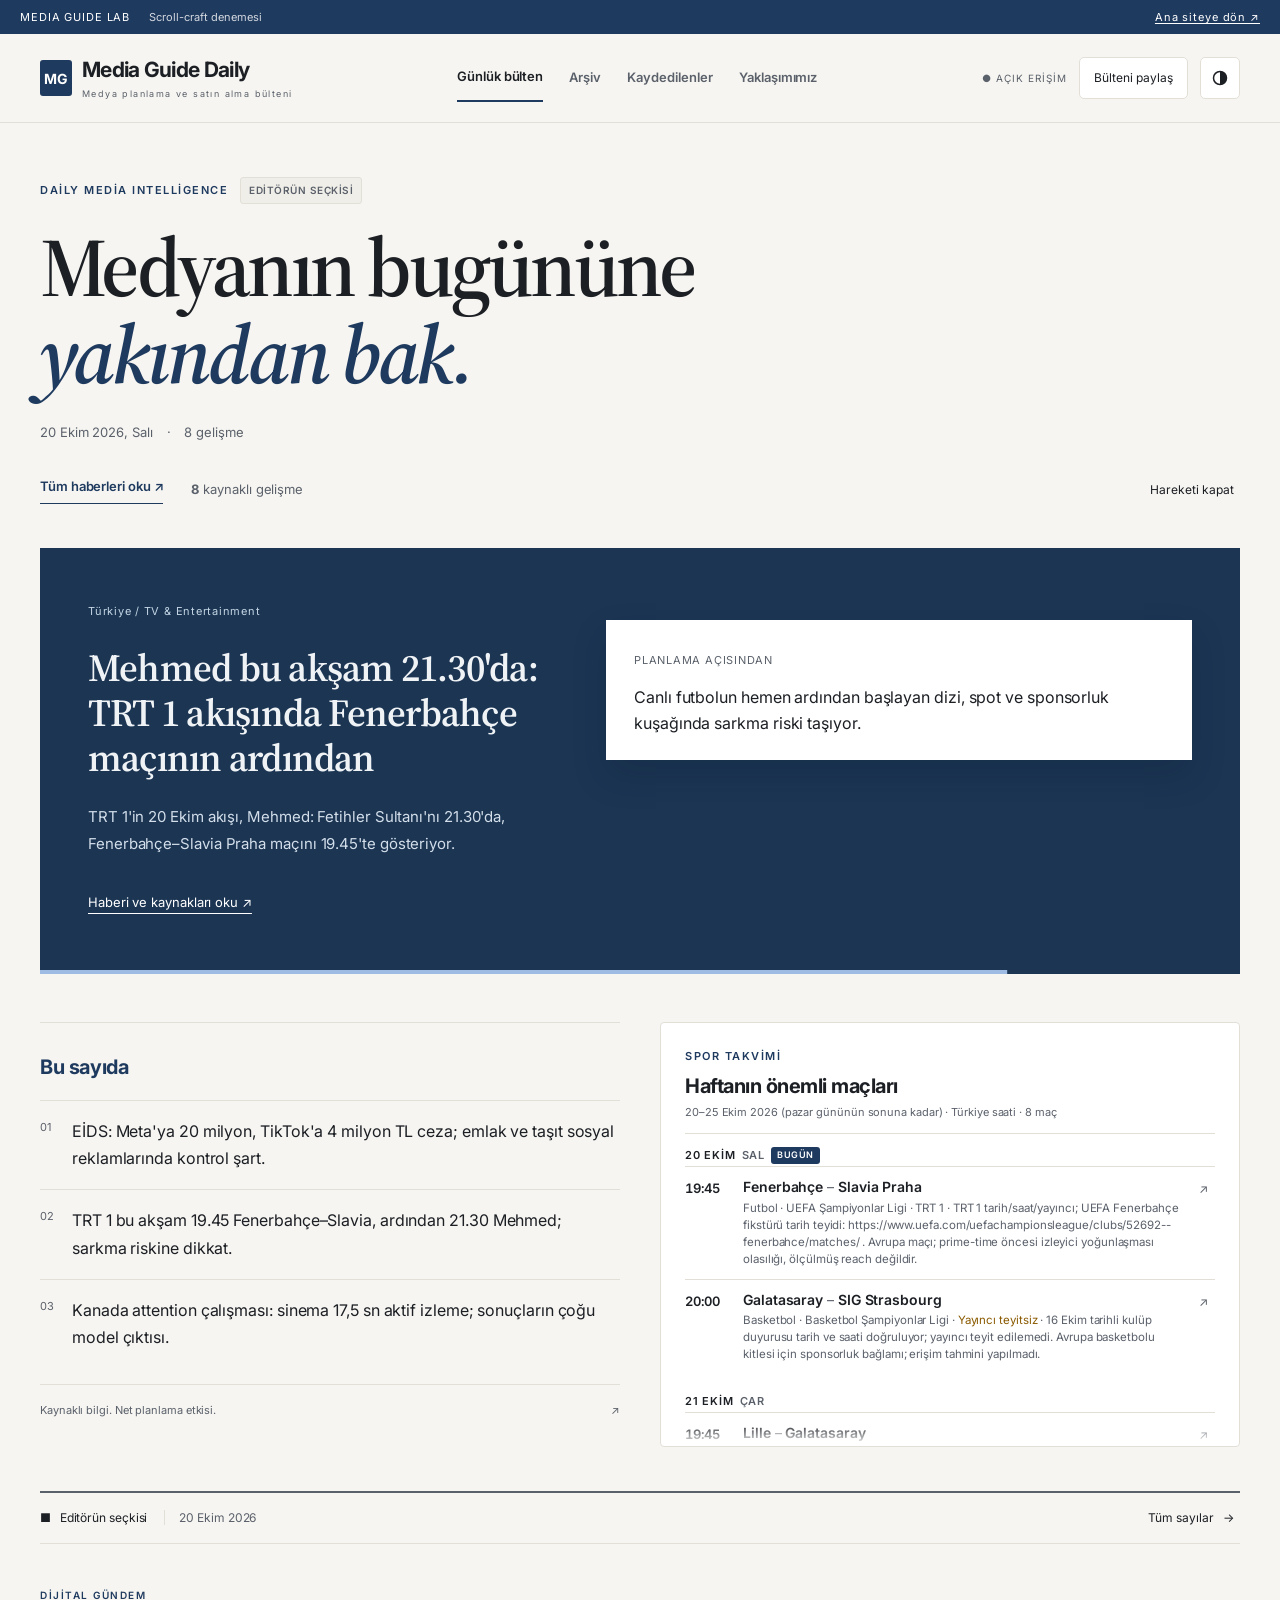
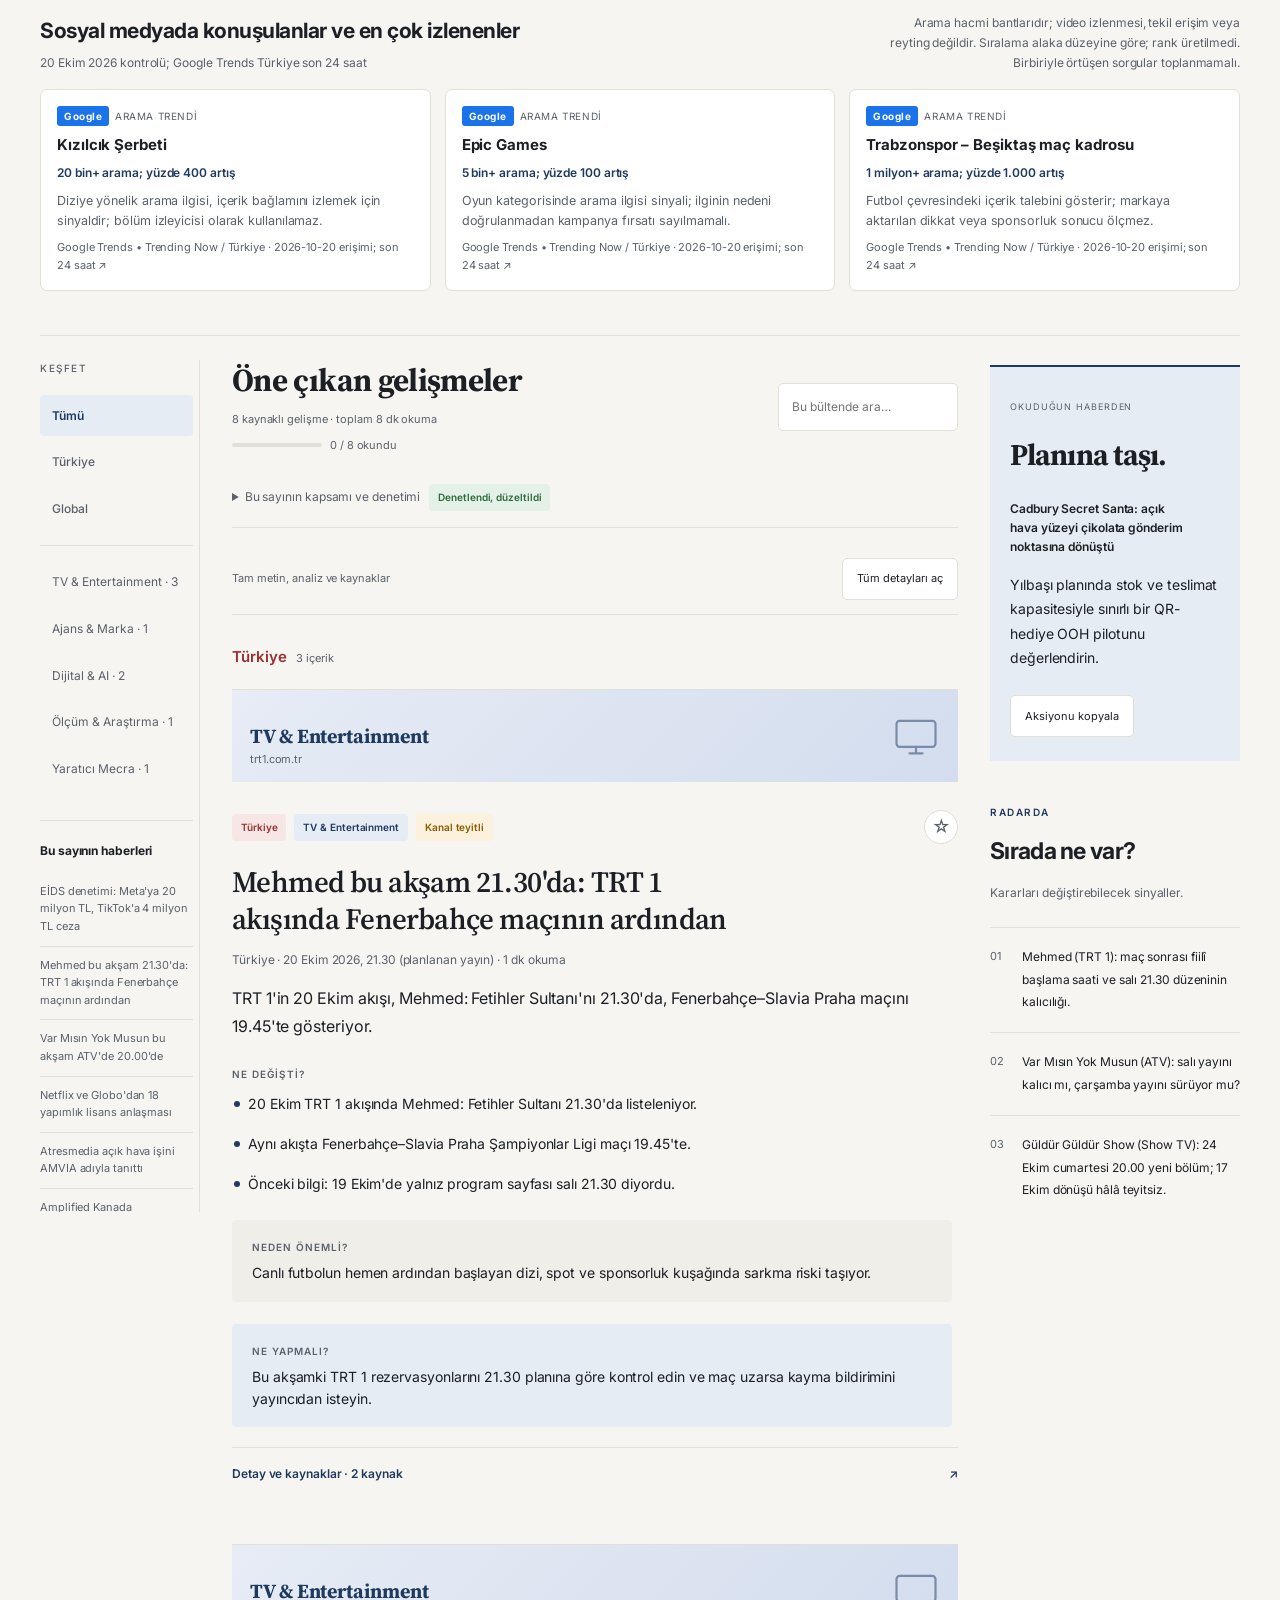
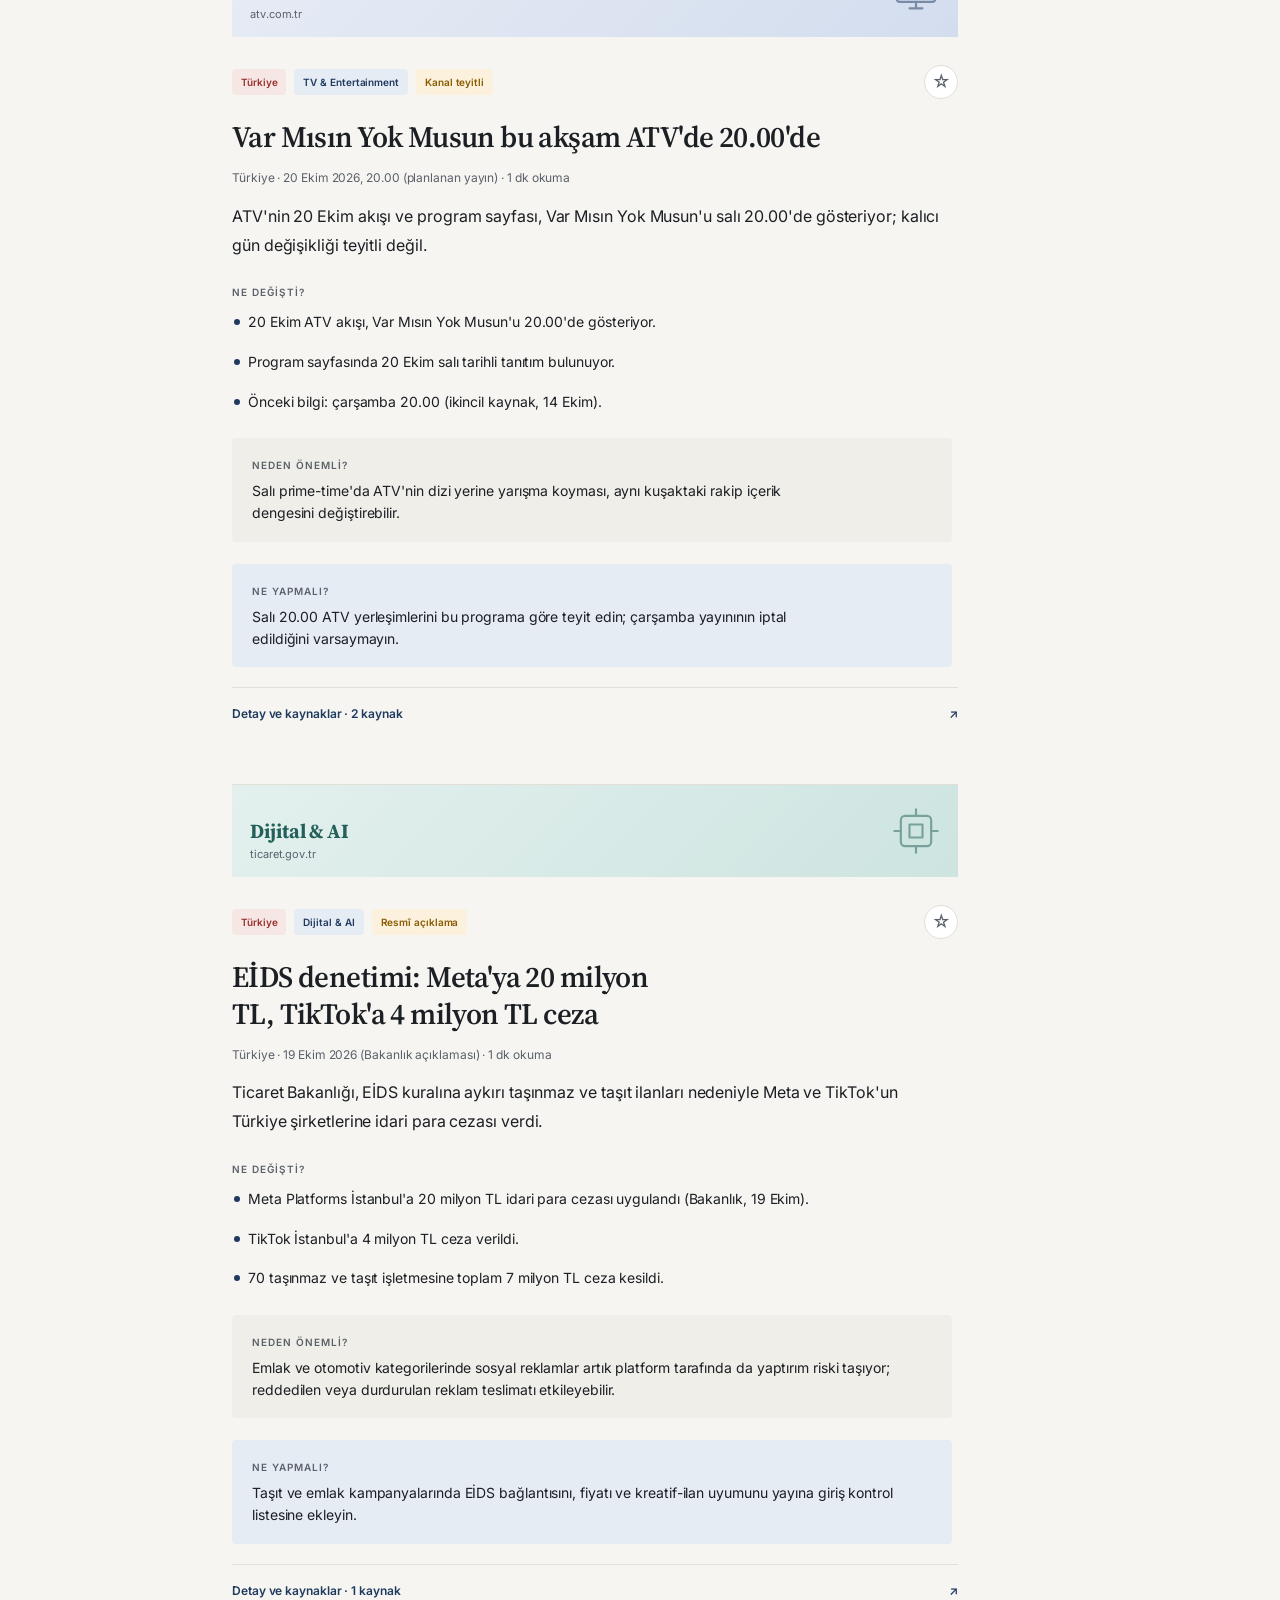
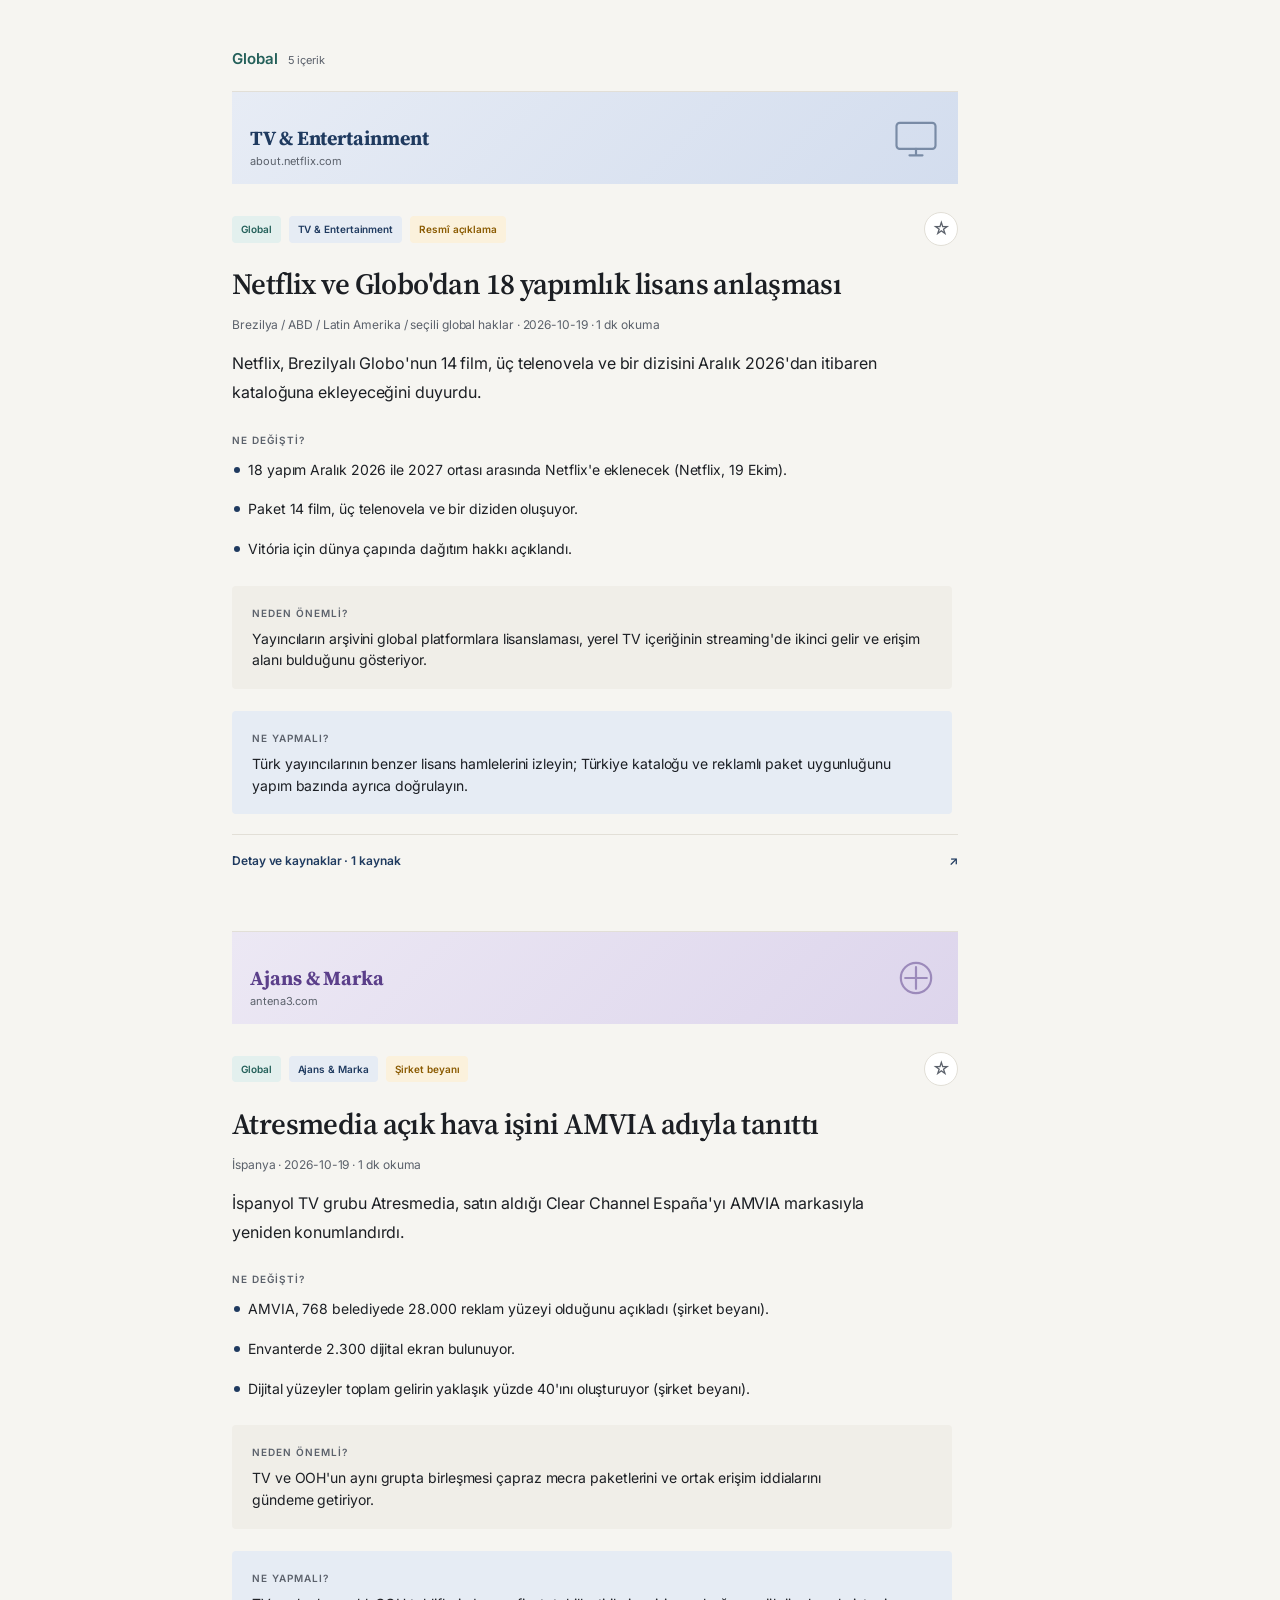
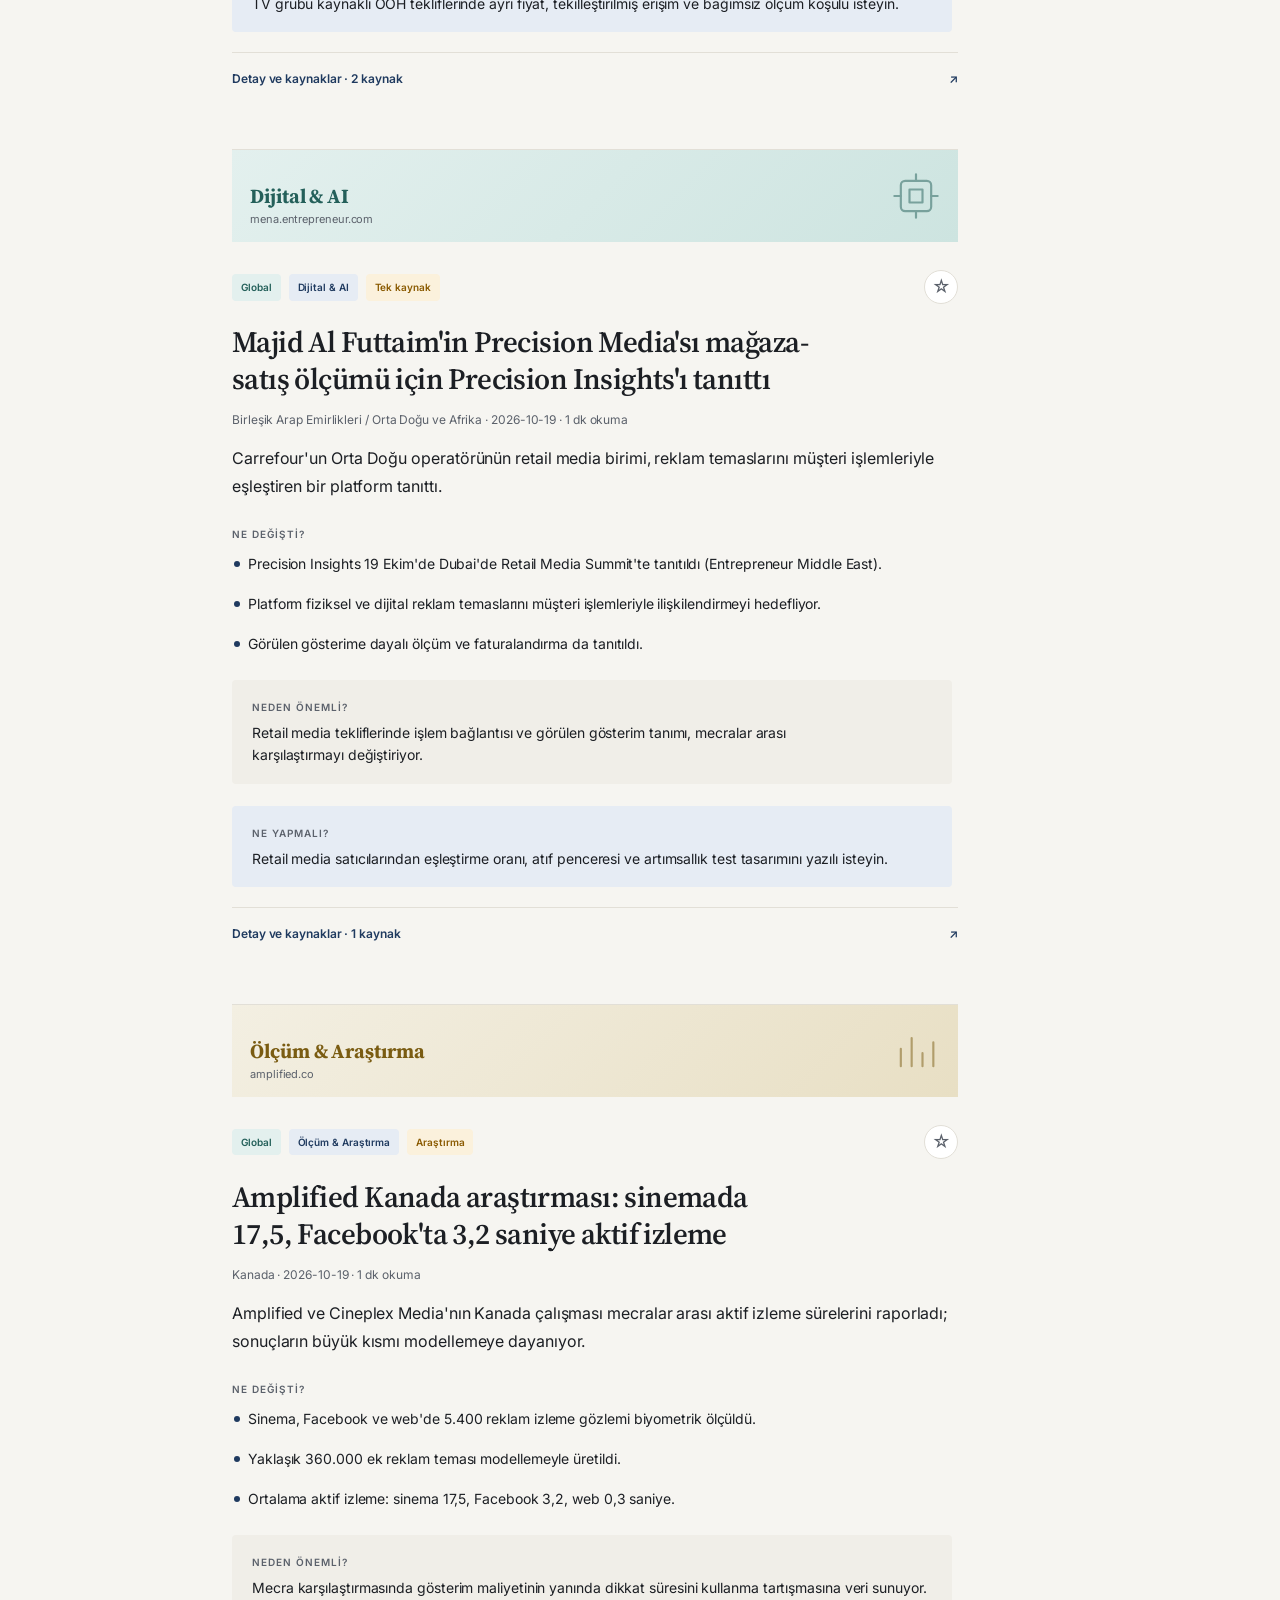
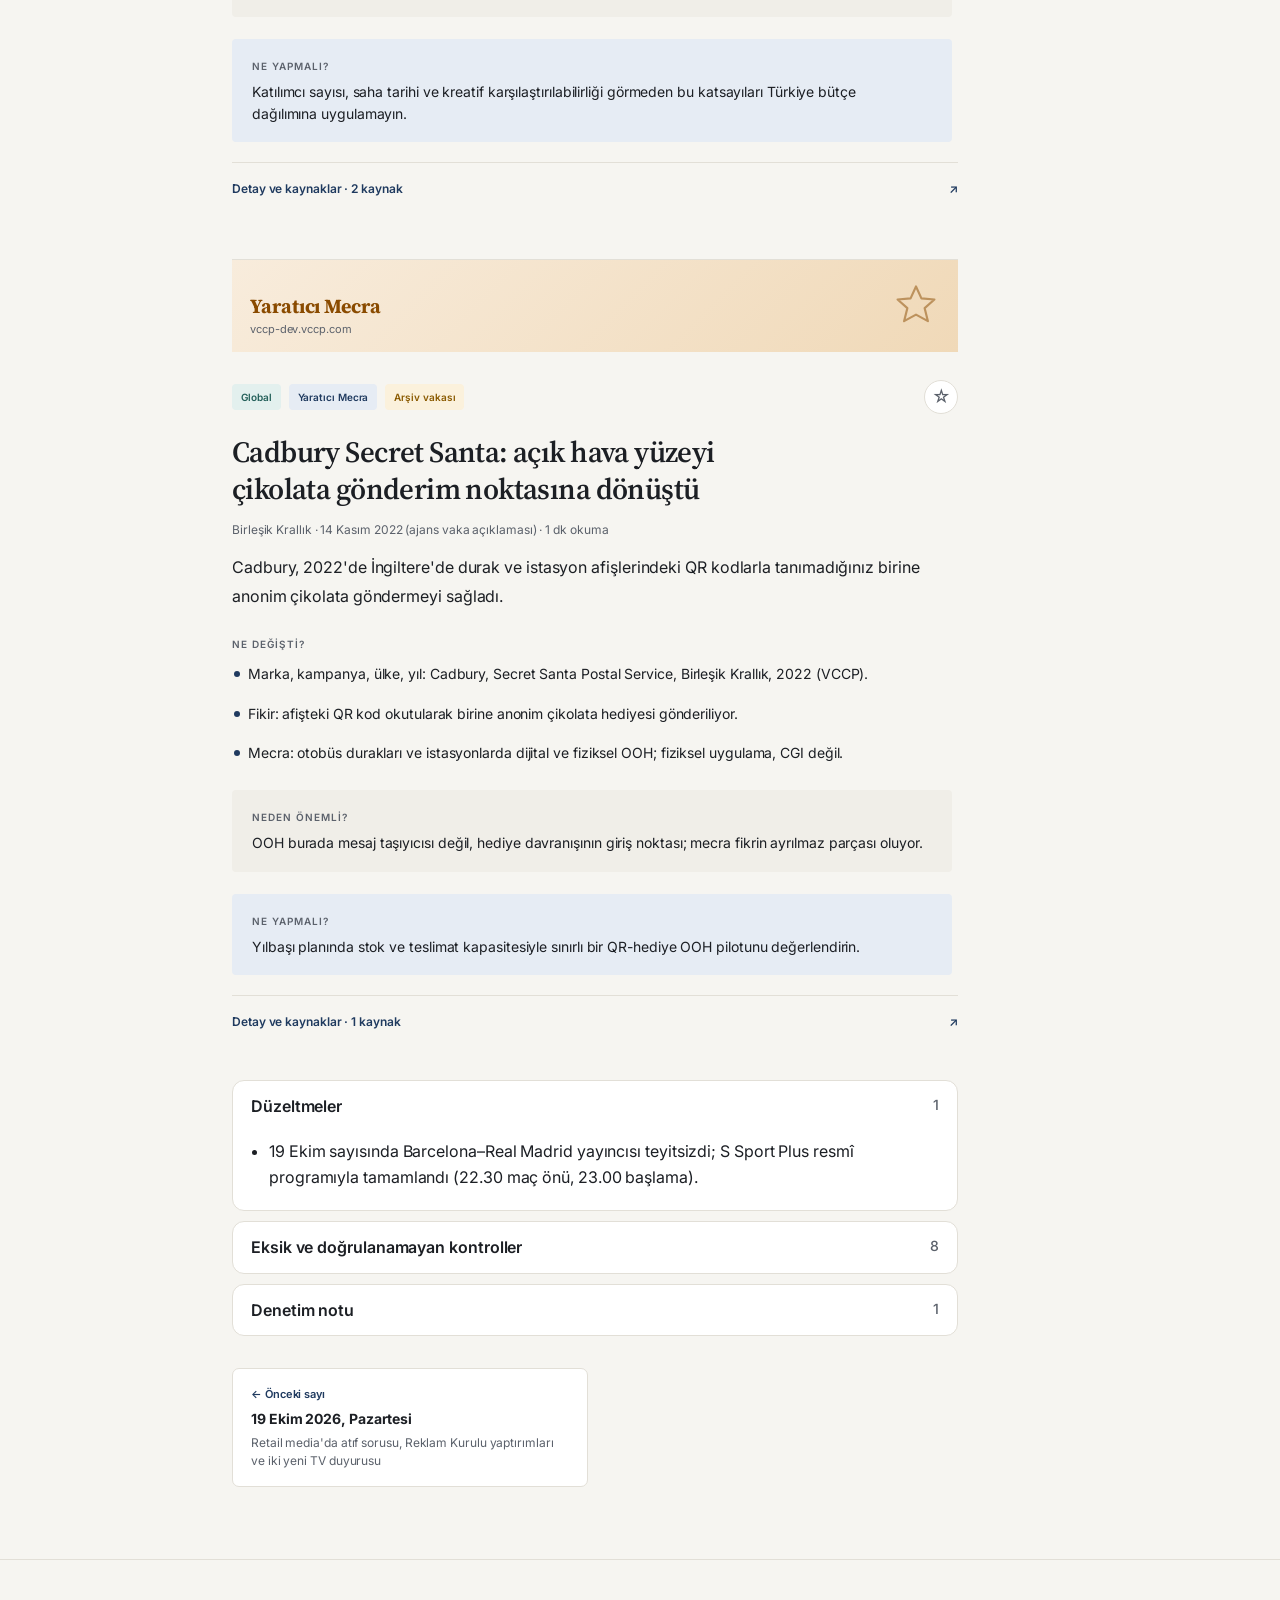
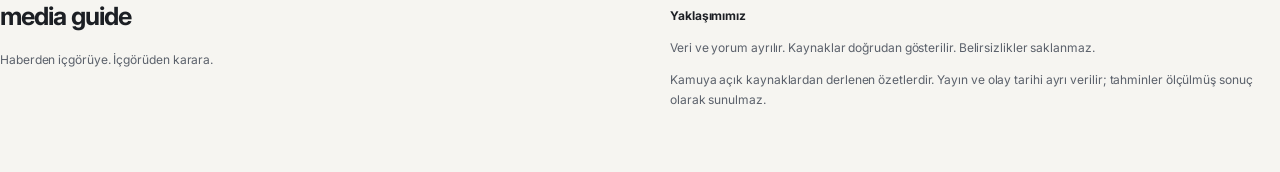
==== commit 8be447f5: "Replace trial video with Scroll-craft editorial reading experience" ====
--- a/deneme/index.html
+++ b/deneme/index.html
@@ -8,13 +8,15 @@
   <link rel="preconnect" href="https://fonts.googleapis.com">
   <link rel="preconnect" href="https://fonts.gstatic.com" crossorigin>
   <link href="https://fonts.googleapis.com/css2?family=Inter:wght@400;500;600;700&family=Source+Serif+4:opsz,wght@8..60,600;8..60,700&display=swap" rel="stylesheet">
+  <link rel="stylesheet" href="vendor/scrollcraft.css">
   <link rel="stylesheet" href="assets/style.css?v=20261015-saved">
   <link rel="icon" href="data:image/svg+xml,%3Csvg xmlns='http://www.w3.org/2000/svg' viewBox='0 0 32 32'%3E%3Crect width='32' height='32' rx='7' fill='%231f3a5f'/%3E%3Ctext x='16' y='22' font-family='Arial' font-size='16' font-weight='700' fill='white' text-anchor='middle'%3EMG%3C/text%3E%3C/svg%3E">
-  <link rel="stylesheet" href="assets/experiment.css?v=1">
+  <link rel="stylesheet" href="assets/experiment.css?v=scrollcraft-1">
   <meta name="robots" content="noindex">
 </head>
 <body>
-  <div class="trial-bar"><span>MEDIA GUIDE LAB <b>Deneysel görünüm</b></span><a href="../">Ana siteye dön ↗</a></div>
+  <a class="skip-feed" href="#articles">Haberlerin tamamına geç</a>
+  <div class="trial-bar"><span>MEDIA GUIDE LAB <b>Scroll-craft denemesi</b></span><a href="../">Ana siteye dön ↗</a></div>
   <header class="topbar">
     <div class="topbar-inner">
       <a class="brand" href="./">
@@ -54,7 +56,8 @@
   </footer>
 
   <div class="toast" id="toast" role="status" aria-live="polite"></div>
-  <script src="assets/motion.js?v=1"></script>
-  <script src="assets/app.js?v=20261015-saved"></script>
+  <script src="vendor/scrollcraft.js"></script>
+  <script src="assets/editorial.js?v=1"></script>
+  <script src="assets/app.js?v=scrollcraft-1"></script>
 </body>
 </html>
--- a/deneme/vendor/scrollcraft.css
+++ b/deneme/vendor/scrollcraft.css
@@ -0,0 +1,433 @@
+/* ============================================================================
+   scrollcraft.css: the taste floor
+   ----------------------------------------------------------------------------
+   Two layers, and the split matters:
+
+     TOKENS   what you override per brand. Colour roles, the type ramp, the
+              spacing scale, elevation, motion. A brand is ~12 values.
+     DEVICES  what the engine drives. Do not restyle these to taste; they are
+              the mechanism. Style your own markup instead.
+
+   Nothing here draws a "component". There are no card, badge, or pill classes,
+   because a stylesheet that ships those is how every page built on it ends up
+   with the same shapes. You get a floor and a vocabulary; the composition is
+   yours.
+   ========================================================================== */
+
+/* ---------------------------------------------------------------- tokens -- */
+:root {
+  /* --- colour roles. Override these six and the page is rebranded. -------- */
+  --sc-canvas:      #08090b;   /* the page ground. Drift interpolates this.   */
+  --sc-surface:     #101217;   /* anything raised off the ground             */
+  --sc-ink:         #f4f2ef;   /* primary text                               */
+  --sc-ink-soft:    #9a9ba1;   /* secondary text. Tinted, never flat gray.   */
+  --sc-accent:      #d8ff3e;   /* ONE accent. It owns a region, not confetti. */
+  --sc-accent-ink:  #08090b;   /* text that sits on the accent               */
+
+  --sc-hairline:    color-mix(in oklab, var(--sc-ink) 12%, transparent);
+  --sc-hairline-strong: color-mix(in oklab, var(--sc-ink) 22%, transparent);
+
+  /* --- type. Two families max. Display carries voice, text carries prose. - */
+  --sc-font-display: "Instrument Sans", "Geist", system-ui, sans-serif;
+  --sc-font-text:    "Geist", system-ui, sans-serif;
+  --sc-font-mono:    "Geist Mono", ui-monospace, monospace;
+
+  /* Fluid ramp. Tracking tightens as size grows because a face set at 6rem
+     with 0 tracking reads loose; this is optical correction, not decoration. */
+  --sc-t-xs:   clamp(0.75rem, 0.72rem + 0.15vw, 0.82rem);
+  --sc-t-sm:   clamp(0.875rem, 0.84rem + 0.18vw, 0.95rem);
+  --sc-t-base: clamp(1rem, 0.96rem + 0.22vw, 1.125rem);
+  --sc-t-lg:   clamp(1.2rem, 1.1rem + 0.5vw, 1.5rem);
+  --sc-t-xl:   clamp(1.6rem, 1.35rem + 1.2vw, 2.25rem);
+  --sc-t-2xl:  clamp(2.1rem, 1.6rem + 2.4vw, 3.4rem);
+  --sc-t-3xl:  clamp(2.8rem, 1.9rem + 4.2vw, 5rem);
+  --sc-t-4xl:  clamp(3.4rem, 1.9rem + 6.6vw, 7.5rem);
+
+  --sc-track-tight:  -0.035em;
+  --sc-track-snug:   -0.02em;
+  --sc-track-normal: -0.005em;
+  --sc-track-wide:    0.08em;
+
+  --sc-leading-none: 0.94;
+  --sc-leading-tight: 1.06;
+  --sc-leading-body: 1.62;
+
+  --sc-measure: 62ch;
+
+  /* --- space. 4px base: the useful middle steps an 8-only scale misses. --- */
+  --sc-1: 0.25rem;  --sc-2: 0.5rem;   --sc-3: 0.75rem;  --sc-4: 1rem;
+  --sc-5: 1.5rem;   --sc-6: 2rem;     --sc-7: 3rem;     --sc-8: 4rem;
+  --sc-9: 6rem;     --sc-10: 8rem;    --sc-11: 12rem;
+
+  /* Section rhythm is fluid so a phone doesn't inherit desktop air. */
+  --sc-section: clamp(4.5rem, 9vw, 11rem);
+  --sc-gutter:  clamp(1.25rem, 5vw, 5.5rem);
+  --sc-maxw:    82rem;
+
+  /* --- radius. Pick one scale for the page and hold it. ------------------- */
+  --sc-r-sm: 6px;  --sc-r-md: 12px;  --sc-r-lg: 20px;  --sc-r-pill: 999px;
+
+  /* --- elevation. Every shadow has an offset AND a soft blur, and is tinted
+         to the canvas hue. A zero-offset coloured halo is decoration, not
+         depth, so there isn't one here. ---------------------------------- */
+  --sc-shadow-color: 220 40% 2%;
+  --sc-e1: 0 1px 2px hsl(var(--sc-shadow-color) / 0.28),
+           0 2px 6px -1px hsl(var(--sc-shadow-color) / 0.20);
+  --sc-e2: 0 2px 4px hsl(var(--sc-shadow-color) / 0.24),
+           0 8px 18px -4px hsl(var(--sc-shadow-color) / 0.30);
+  --sc-e3: 0 4px 8px hsl(var(--sc-shadow-color) / 0.22),
+           0 18px 40px -8px hsl(var(--sc-shadow-color) / 0.38),
+           0 48px 90px -24px hsl(var(--sc-shadow-color) / 0.30);
+
+  /* Edge light: a 1px top highlight sells a raised surface better than any
+     amount of blur, because real raised things catch light on their lip. */
+  --sc-edge: inset 0 1px 0 color-mix(in oklab, var(--sc-ink) 10%, transparent);
+
+  /* --- motion. Built-in CSS easings are too weak for UI. ------------------ */
+  --sc-ease-out:    cubic-bezier(0.23, 1, 0.32, 1);
+  --sc-ease-in-out: cubic-bezier(0.77, 0, 0.175, 1);
+  --sc-ease-drawer: cubic-bezier(0.32, 0.72, 0, 1);
+  --sc-d-fast: 160ms;  --sc-d-base: 240ms;  --sc-d-slow: 420ms;
+
+  --sc-z-stage: 1; --sc-z-copy: 20; --sc-z-chrome: 60;
+}
+
+/* --------------------------------------------------------------- reset -- */
+*, *::before, *::after { box-sizing: border-box; }
+html { -webkit-text-size-adjust: 100%; scroll-behavior: smooth; }
+@media (prefers-reduced-motion: reduce) { html { scroll-behavior: auto; } }
+
+body {
+  margin: 0;
+  background: var(--sc-canvas);
+  color: var(--sc-ink);
+  font-family: var(--sc-font-text);
+  font-size: var(--sc-t-base);
+  line-height: var(--sc-leading-body);
+  letter-spacing: var(--sc-track-normal);
+  -webkit-font-smoothing: antialiased;
+  text-rendering: optimizeLegibility;
+  font-synthesis-weight: none;
+  overflow-x: clip;
+}
+img, video, canvas, svg { display: block; max-width: 100%; }
+button, input, select, textarea { font: inherit; color: inherit; }
+
+/* ------------------------------------------------- the browser surfaces --
+   The parts you did not draw still carry the design. Selection, caret, focus
+   ring, scrollbar and tabular numerals all ship with defaults that belong to no
+   design system. Theming them is the cheapest signal that a page was built
+   rather than assembled, and it is the step that gets skipped most reliably. */
+::selection { background: var(--sc-accent); color: var(--sc-accent-ink); }
+:root { caret-color: var(--sc-accent); accent-color: var(--sc-accent); }
+:focus-visible {
+  outline: 2px solid var(--sc-accent);
+  outline-offset: 3px;
+  border-radius: var(--sc-r-sm);
+}
+:where(a) { color: inherit; text-decoration-thickness: 1px; text-underline-offset: 0.22em; }
+@supports (scrollbar-color: auto) {
+  html { scrollbar-color: color-mix(in oklab, var(--sc-ink) 26%, transparent) transparent; scrollbar-width: thin; }
+}
+:where(table, .sc-nums, [data-sc-count]) { font-variant-numeric: tabular-nums; }
+
+/* ----------------------------------------------------------- typography -- */
+.sc-display {
+  font-family: var(--sc-font-display);
+  font-weight: 500;
+  line-height: var(--sc-leading-none);
+  letter-spacing: var(--sc-track-tight);
+  text-wrap: balance;
+  margin: 0;
+}
+.sc-display--xl { font-size: var(--sc-t-4xl); }
+.sc-display--lg { font-size: var(--sc-t-3xl); }
+.sc-display--md { font-size: var(--sc-t-2xl); letter-spacing: var(--sc-track-snug); }
+.sc-lede {
+  font-size: var(--sc-t-lg);
+  line-height: 1.44;
+  letter-spacing: var(--sc-track-snug);
+  color: var(--sc-ink);
+  max-width: 46ch;
+  text-wrap: pretty;
+  margin: 0;
+}
+.sc-body { max-width: var(--sc-measure); color: var(--sc-ink-soft); text-wrap: pretty; margin: 0; }
+.sc-label {
+  font-family: var(--sc-font-mono);
+  font-size: var(--sc-t-xs);
+  letter-spacing: var(--sc-track-wide);
+  text-transform: uppercase;
+  color: var(--sc-ink-soft);
+}
+
+/* ---------------------------------------------------------------- layout -- */
+.sc-wrap { width: 100%; max-width: var(--sc-maxw); margin-inline: auto; padding-inline: var(--sc-gutter); }
+.sc-section { padding-block: var(--sc-section); }
+/* More space above a heading than below it: the gap belongs to the boundary,
+   not to the pair. */
+.sc-stack > * + * { margin-top: var(--sc-4); }
+.sc-stack > :is(h1,h2,h3) { margin-top: var(--sc-7); }
+.sc-stack > :is(h1,h2,h3):first-child { margin-top: 0; }
+.sc-rule { height: 1px; border: 0; background: var(--sc-hairline); margin: 0; }
+
+/* =============================================================== DEVICES ==
+   Driven by the engine. Restyle your own markup, not these.                */
+
+.sc-act--pinned { position: relative; }
+.sc-stage {
+  position: sticky; top: 0;
+  height: 100vh; height: 100svh;
+  overflow: clip;
+  z-index: var(--sc-z-stage);
+}
+
+/* scrub / sequence media */
+.sc-stage :is(video[data-sc-scrub], canvas[data-sc-sequence], .sc-stage__poster) {
+  position: absolute; inset: 0;
+  width: 100%; height: 100%;
+  object-fit: cover;
+}
+video[data-sc-scrub] { opacity: 0; transition: opacity 380ms var(--sc-ease-out); }
+.sc-has-clip video[data-sc-scrub] { opacity: 1; }
+/* The poster is a live frame-holder, not a placeholder: it stays up until a
+   real video frame has painted, which is what stops the blank-stage flash. */
+.sc-stage__poster { z-index: 0; transition: opacity 380ms var(--sc-ease-out); }
+.sc-has-clip .sc-stage__poster { opacity: 0; }
+
+/* A scrim only where text sits. A full-frame darkening layer flattens the
+   image everywhere to fix contrast in one corner. */
+.sc-scrim {
+  position: absolute; inset: 0; pointer-events: none; z-index: 1;
+  background: linear-gradient(
+    var(--sc-scrim-angle, 180deg),
+    color-mix(in oklab, var(--sc-canvas) var(--sc-scrim-a, 78%), transparent) 0%,
+    color-mix(in oklab, var(--sc-canvas) 30%, transparent) 42%,
+    transparent 68%);
+}
+/* Point the scrim at the copy. A scrim gradient that darkens the top while the
+   copy sits at the bottom fixes contrast nowhere and flattens the image
+   everywhere, which is the most common way text-over-video goes wrong. */
+.sc-scrim--bottom { --sc-scrim-angle: 0deg; }
+.sc-scrim--left   { --sc-scrim-angle: 90deg; }
+.sc-scrim--right  { --sc-scrim-angle: 270deg; }
+
+/* Corner scrims, for copy anchored to a corner. An edge gradient has to darken
+   a whole band across the frame to cover one corner; a corner gradient puts the
+   density where the text is and leaves the rest of the image alone. Pair with
+   .sc-copy--lead / .sc-copy--trail. */
+.sc-scrim--lead {
+  background: linear-gradient(to top right,
+    color-mix(in oklab, var(--sc-canvas) 94%, transparent) 0%,
+    color-mix(in oklab, var(--sc-canvas) 72%, transparent) 30%,
+    color-mix(in oklab, var(--sc-canvas) 30%, transparent) 52%,
+    transparent 72%);
+}
+.sc-scrim--trail {
+  background: linear-gradient(to top left,
+    color-mix(in oklab, var(--sc-canvas) 94%, transparent) 0%,
+    color-mix(in oklab, var(--sc-canvas) 72%, transparent) 30%,
+    color-mix(in oklab, var(--sc-canvas) 30%, transparent) 52%,
+    transparent 72%);
+}
+/* A band across the bottom, for copy that spans the full width of the frame.
+   That is what both corner anchors become below 860px, and it is also the right
+   shape whenever the copy block is wider than a corner. */
+.sc-scrim--band {
+  background: linear-gradient(to top,
+    color-mix(in oklab, var(--sc-canvas) 94%, transparent) 0%,
+    color-mix(in oklab, var(--sc-canvas) 74%, transparent) 22%,
+    color-mix(in oklab, var(--sc-canvas) 30%, transparent) 42%,
+    transparent 58%);
+}
+.sc-scrim--vignette {
+  background: radial-gradient(120% 90% at 50% 45%, transparent 40%,
+              color-mix(in oklab, var(--sc-canvas) 70%, transparent) 100%);
+}
+
+/* copy over a stage.
+   max-width is in rem, never ch. A `ch` on this container resolves against the
+   CONTAINER's font-size (body size), not the display size of the heading inside
+   it, so `max-width: 20ch` here silently produces a ~180px column and wraps a
+   hero headline to six lines. Set a ch measure on the text element itself. */
+.sc-copy {
+  position: absolute; z-index: var(--sc-z-copy);
+  inset-inline: var(--sc-gutter);
+  max-width: min(46rem, 76vw);
+  will-change: opacity, transform;
+}
+.sc-copy--lead   { left: var(--sc-gutter); bottom: clamp(3rem, 12vh, 9rem); }
+/* inset-inline FIRST. It is the shorthand for left+right, so declaring it after
+   `left: 50%` resets left to auto and the block drifts off the left edge. */
+.sc-copy--center { inset-inline: auto; left: 50%; top: 50%; translate: -50% -50%; text-align: center; }
+.sc-copy--trail  { inset-inline: auto; right: var(--sc-gutter); bottom: clamp(3rem, 12vh, 9rem); text-align: right; }
+
+/* cue defaults: the engine writes opacity/transform inline, these are the
+   pre-paint state so nothing flashes before the first read() */
+[data-sc-cue] { opacity: 0; will-change: opacity, transform; }
+.sc-ready [data-sc-cue] { transition: none; }
+
+/* kinetic split */
+.sc-split { display: inline-block; overflow: hidden; vertical-align: top; }
+/* Descenders live below the baseline; a line mask clipped to the line box eats
+   the tails off g, y, p, j. The padding buys them room back. */
+.sc-split--line { display: block; padding-bottom: 0.14em; margin-bottom: -0.14em; }
+.sc-split__i { display: inline-block; will-change: transform, opacity; }
+.sc-is-split { opacity: 1 !important; }
+
+/* horizontal rail */
+[data-sc-pan] { display: flex; will-change: transform; }
+
+/* reveal + parallax */
+[data-sc-reveal] { will-change: clip-path; }
+[data-sc-parallax] { will-change: transform; }
+
+/* flow reveal (fires once) */
+[data-sc-in], [data-sc-stagger] > * {
+  opacity: 0;
+  transform: translate3d(0, 14px, 0);
+  transition: opacity 620ms var(--sc-ease-out), transform 620ms var(--sc-ease-out);
+}
+[data-sc-in].sc-in, [data-sc-stagger] > .sc-in { opacity: 1; transform: none; }
+
+/* pointer devices */
+[data-sc-tilt] { transform-style: preserve-3d; will-change: transform; }
+[data-sc-magnet] { will-change: transform; }
+/* isolation always; position only if nothing more specific already set it.
+   Written with :where() (zero specificity) on purpose: a plain `position:
+   relative` here has the same weight as `.sc-stage` and, being later in the
+   file, silently wins. A stage carrying both attributes then stops being
+   sticky and the whole act scrolls away instead of pinning. */
+[data-sc-spotlight] { isolation: isolate; }
+:where([data-sc-spotlight]) { position: relative; }
+[data-sc-spotlight]::after {
+  content: ""; position: absolute; inset: 0; pointer-events: none; z-index: 2;
+  background: radial-gradient(
+    28rem 28rem at calc(var(--sc-mx, 0.5) * 100%) calc(var(--sc-my, 0.5) * 100%),
+    color-mix(in oklab, var(--sc-accent) 16%, transparent), transparent 70%);
+  opacity: 0; transition: opacity var(--sc-d-slow) var(--sc-ease-out);
+}
+[data-sc-spotlight]:hover::after { opacity: 1; }
+
+/* =========================================================== WORLDFLIGHT ==
+   One fixed stage for the whole page. The only thing in document flow is the
+   spacer, and it is empty. If you find yourself adding a section here, you want
+   act mode instead: the moment a real block scrolls past the fixed stage, the
+   page has a seam again and the whole point is gone.                        */
+
+[data-sc-mode="worldflight"] { position: relative; }
+
+.sc-world {
+  position: fixed; inset: 0;
+  overflow: clip;
+  z-index: var(--sc-z-stage);
+  background: var(--sc-canvas);
+}
+
+/* Every leg is mounted for the life of the page and stacked in the same box.
+   The engine owns opacity, visibility and z-index here; do not set them. */
+.sc-world__seg {
+  position: absolute; inset: 0;
+  opacity: 0;
+  will-change: opacity;
+}
+.sc-world__seg > :is(video, img, canvas) {
+  position: absolute; inset: 0;
+  width: 100%; height: 100%;
+  object-fit: cover;
+}
+/* The poster is the frame-holder AND the first camera move: the engine pushes
+   it in slowly until a real decoded frame is available to replace it. */
+.sc-world__poster {
+  z-index: 0;
+  transform-origin: 50% 50%;
+  transition: opacity 420ms var(--sc-ease-out);
+}
+.sc-world__seg > video { z-index: 1; }
+.sc-world__seg.sc-has-clip .sc-world__poster { opacity: 0; }
+/* The act stylesheet lights a clip through its ancestor act. A worldflight leg
+   has no act, so match the class the engine also writes on the clip itself. */
+video[data-sc-scrub].sc-has-clip { opacity: 1; }
+
+/* The copy layer is fixed too, and inert by default: the engine hands
+   pointer-events back to a block only while it is actually legible. */
+.sc-world__copy {
+  position: fixed; inset: 0;
+  z-index: var(--sc-z-copy);
+  pointer-events: none;
+}
+.sc-world__scrim { position: absolute; inset: 0; pointer-events: none; z-index: 0; }
+[data-sc-copy] {
+  opacity: 0;
+  pointer-events: none;
+  will-change: opacity, transform;
+}
+.sc-ready [data-sc-copy] { transition: none; }
+
+/* The track. Empty on purpose. */
+.sc-world__spacer { pointer-events: none; }
+
+/* scroll progress */
+[data-sc-progress] {
+  position: fixed; inset: 0 0 auto 0; height: 2px; z-index: var(--sc-z-chrome);
+  background: var(--sc-accent); transform-origin: 0 50%; transform: scaleX(0);
+  will-change: transform;
+}
+
+/* ----------------------------------------------------------- atmosphere --
+   Depth is not only shadow. Grain keeps a flat dark ground from banding, and
+   it is the difference between "a dark page" and "a lit room". */
+.sc-grain { position: fixed; inset: 0; pointer-events: none; z-index: 3; opacity: 0.045; }
+.sc-grain::before {
+  content: ""; position: absolute; inset: -50%;
+  background-image: url("data:image/svg+xml;utf8,<svg xmlns='http://www.w3.org/2000/svg' width='140' height='140'><filter id='n'><feTurbulence type='fractalNoise' baseFrequency='0.85' numOctaves='3'/></filter><rect width='140' height='140' filter='url(%23n)'/></svg>");
+}
+
+/* -------------------------------------------------------- reduced motion -- */
+@media (prefers-reduced-motion: reduce) {
+  /* Fewer and gentler, not zero. Opacity still carries the reveal so the page
+     is comprehensible; every position change is dropped. */
+  [data-sc-in], [data-sc-stagger] > * { transform: none; transition-duration: 220ms; }
+  [data-sc-parallax], [data-sc-pan], .sc-split__i { transform: none !important; }
+  /* A wipe is a position change too. Show reveal content settled. */
+  [data-sc-reveal] { clip-path: none !important; }
+  /* A rail's transform IS its navigation, not decoration. Zeroing it the way
+     parallax and kinetic type are zeroed parks the act on its first screenful
+     and makes everything past the fold unreachable: a device degrading into
+     missing content. Hand the travel back to the reader as an ordinary scroll
+     region instead, so the same items are all still gettable without motion.
+     A build that would rather re-lay the rail out as a grid can still do that;
+     this is the floor, not the ceiling. */
+  [data-sc-act="pan"] .sc-stage,
+  [data-sc-act="pan"] [data-sc-stage] {
+    overflow-x: auto; overflow-y: hidden;
+    overscroll-behavior-x: contain;
+    scroll-snap-type: x proximity;
+  }
+  [data-sc-pan] > * { scroll-snap-align: center; }
+  [data-sc-spotlight]::after { display: none; }
+  /* A worldflight keeps its whole story here. No clip is ever fetched, so the
+     posters are the film, and they cross-dissolve through exactly the same
+     seams at exactly the same scroll positions. The push-in and the copy drift
+     are the only things that go. */
+  .sc-world__poster, [data-sc-copy] { transform: none !important; }
+}
+
+/* --------------------------------------------------------------- mobile -- */
+@media (max-width: 860px) {
+  .sc-copy { inset-inline: var(--sc-gutter); max-width: none; }
+  .sc-copy--trail { text-align: left; }
+  .sc-stage { height: 100svh; }
+  /* .sc-copy--trail re-anchors to the left and spans the full width here, so a
+     bottom-RIGHT corner gradient darkens the one corner the copy just left and
+     guarantees a contrast failure over any bright clip. Point the density at
+     the copy: the same band .sc-scrim--band paints. */
+  .sc-scrim--trail {
+    background: linear-gradient(to top,
+      color-mix(in oklab, var(--sc-canvas) 94%, transparent) 0%,
+      color-mix(in oklab, var(--sc-canvas) 74%, transparent) 22%,
+      color-mix(in oklab, var(--sc-canvas) 30%, transparent) 42%,
+      transparent 58%);
+  }
+}
+
--- a/deneme/assets/experiment.css
+++ b/deneme/assets/experiment.css
@@ -1,36 +1,9 @@
-.trial-bar { padding: 9px max(20px, calc((100vw - 1280px)/2)); background: #1f3a5f; color: #fff; display: flex; justify-content: space-between; gap: 12px; font-size: 11px; letter-spacing: .08em; }
-.trial-bar b { font-weight: 400; opacity: .7; margin-left: 15px; letter-spacing: 0; }
-.trial-bar a { color: white; white-space: nowrap; }
-.hero-copy { padding: 18px 0 28px; }
-.hero h1 { font-size: clamp(38px, 5.5vw, 76px); max-width: 900px; line-height: 1.07; letter-spacing: -.045em; }
-.motion-brief { display: grid; grid-template-columns: minmax(0, 1.5fr) minmax(240px, 1fr); border: 1px solid var(--line); border-radius: 18px; overflow: hidden; margin: 0 0 30px; background: var(--surface); }
-.motion-stage { background: #132b49; color: #fff; min-width: 0; position: relative; aspect-ratio: 16/9; display: grid; place-items: center; }
-.motion-cover { padding: clamp(20px, 4vw, 48px); width: 100%; }
-.motion-cover small { color: #b8cec8; letter-spacing: .13em; }
-.motion-cover h2 { font: 600 clamp(30px, 4vw, 58px)/1.1 'Source Serif 4', Georgia, serif; margin: 22px 0; }
-.motion-cover p { color: #d2dfed; font-size: 14px; }
-.motion-cover button { background: #e6b48a; color: #152b45; border: 0; border-radius: 30px; padding: 12px 22px; font-weight: 600; cursor: pointer; }
-.motion-stage hyperframes-player { display: block; width: 100%; height: 100%; }
-.motion-index { padding: 26px; }
-.motion-index h2 { font-size: 12px; text-transform: uppercase; letter-spacing: .12em; color: var(--muted); margin: 0 0 18px; }
-.motion-index a { display: block; color: var(--text); text-decoration: none; padding: 14px 0; border-bottom: 1px solid var(--line); font-size: 15px; line-height: 1.5; }
-.motion-index a:hover { color: var(--accent); }
-.motion-index a span { display: block; font-size: 10px; color: var(--muted); letter-spacing: .08em; margin-bottom: 5px; }
-.motion-index p { font-size: 12px; color: var(--muted); }
-.reading-layout { grid-template-columns: 155px minmax(0, 1fr) 210px; gap: 28px; }
-.card-grid { grid-template-columns: minmax(0, 1fr); gap: 30px; }
-.card-grid .card { border-radius: 14px; border-top-width: 1px; }
-.card-grid .card.featured { display: flex; }
-.card-grid .card-main { padding: clamp(20px, 3vw, 34px); }
-.card-grid .card h3 { font-size: clamp(23px, 2.4vw, 31px); line-height: 1.25; letter-spacing: -.025em; }
-.card .summary, .card .kv, .card .detail { font-size: 16px; line-height: 1.8; }
-.card .kv { margin-top: 20px; }
-.card .facts li { margin-bottom: 10px; }
-.card .when { font-size: 12px; }
-.reading-tools { display: flex; justify-content: space-between; align-items: center; gap: 14px; margin: 16px 0; padding: 14px 0; border-block: 1px solid var(--line); font-size: 12px; color: var(--muted); }
-.region-head { margin-top: 28px; }
-.card-visual { max-height: 340px; }
-@media(min-width: 1051px) { .discover { position: sticky; top: 90px; } }
-@media(max-width: 1100px) { .reading-layout { grid-template-columns: 145px minmax(0,1fr); } .radar { grid-column: 1/-1; } }
-@media(max-width: 800px) { .motion-brief { grid-template-columns: 1fr; } .reading-layout { display: block; } .motion-index { padding: 20px; } .motion-index a { font-size: 14px; padding: 10px 0; } .trial-bar b { display: none; } .hero h1 { font-size: 46px; } .reading-tools { flex-wrap: wrap; } }
-@media(prefers-reduced-motion: reduce) { *, *::before, *::after { scroll-behavior: auto !important; transition: none !important; animation: none !important; } }
+:root{--sc-canvas:var(--bg);--sc-surface:var(--surface);--sc-ink:var(--text);--sc-ink-soft:var(--muted);--sc-accent:var(--accent);--sc-accent-ink:var(--surface);--sc-font-display:'Source Serif 4',Georgia,serif;--sc-font-text:Inter,system-ui,sans-serif}
+html{scroll-padding-top:28px}body{overflow-x:clip}h1,h2,h3{text-wrap:balance}p{text-wrap:pretty}button:active{transform:translateY(1px)}button:disabled{opacity:.6;cursor:default}a:focus-visible,button:focus-visible{outline:2px solid var(--accent);outline-offset:4px}.skip-feed{position:fixed;top:8px;left:12px;z-index:100;background:var(--surface);padding:12px;transform:translateY(-150%)}.skip-feed:focus{transform:none}
+.trial-bar{padding:8px max(20px,calc((100vw - 1280px)/2));background:#1f3a5f;color:#fff;display:flex;justify-content:space-between;gap:12px;font-size:11px;letter-spacing:.08em}.trial-bar b{font-weight:400;opacity:.8;margin-left:15px;letter-spacing:0}.trial-bar a{color:white;white-space:nowrap}.topbar{position:relative;backdrop-filter:none}.topbar-inner{max-width:1440px;padding:20px 40px}.layout{max-width:1440px;padding:0 40px 72px}.hero-copy{padding:54px 0 44px;margin:0}.hero .eyebrow{font-size:11px}.hero h1{font-family:'Source Serif 4',Georgia,serif;font-size:clamp(48px,6.5vw,88px);font-weight:600;line-height:1.05;letter-spacing:-.045em;margin:20px 0 24px}.hero h1 em{font:inherit;font-style:italic;letter-spacing:inherit}.hero-meta{font-size:13px}.editorial-entry{display:flex;gap:28px;align-items:center;margin-top:32px;font-size:13px;flex-wrap:wrap}.editorial-entry>a{font-weight:600;text-decoration:none;border-bottom:1px solid var(--accent);padding-bottom:6px}.editorial-entry>span{color:var(--muted)}.editorial-entry strong{font-variant-numeric:tabular-nums}.editorial-entry button{margin-left:auto;font-size:12px}.editorial-lead{background:#1b3553;color:#f0f3f6;display:grid;grid-template-columns:minmax(0,1fr) minmax(0,1.12fr);gap:48px;padding:48px;position:relative;isolation:isolate;margin-bottom:48px;overflow:hidden}.lead-story{align-self:center;max-width:58ch;padding-bottom:12px}.lead-label{font-size:11px;letter-spacing:.07em;color:#c4d6e5}.lead-story h2{font-family:'Source Serif 4',Georgia,serif;font-size:clamp(27px,3vw,42px);line-height:1.18;font-weight:600;letter-spacing:-.02em;margin:22px 0}.lead-story p{font-size:15px;line-height:1.8;color:#d3deea}.lead-link{color:#fff;display:inline-block;margin-top:20px;font-size:13px;text-underline-offset:6px}.lead-media{min-width:0;padding:0 0 24px}.lead-media figure{margin:0}.lead-photo{aspect-ratio:1.45;overflow:hidden;background:#263f5c}.lead-photo img{width:100%;height:calc(100% + 80px);object-fit:cover;margin-top:-40px;max-width:none}.lead-media figcaption{font-size:10px;line-height:1.5;margin-top:8px;color:#c4d6e5}.lead-insight{position:relative;margin:24px 0 -16px -28px;background:var(--surface);color:var(--text);padding:24px 28px;box-shadow:0 16px 32px #0a1a2b30;border-top:1px solid #ffffff44}.lead-insight>span{font-size:11px;letter-spacing:.07em;text-transform:uppercase;color:var(--muted)}.lead-insight p{font-size:16px;line-height:1.65;margin:12px 0 0}.lead-letter{font-family:'Source Serif 4',serif;font-size:120px;line-height:1.5;color:#9dbbe3}.chapter-rule{position:absolute;bottom:0;left:0;right:0;height:4px;background:#9dbbe3}.hero-row{gap:40px}.hero .highlights{background:transparent;border:0;border-top:1px solid var(--line);border-radius:0;padding:28px 0}.highlights h2{font-size:20px;text-transform:none;letter-spacing:-.02em}.highlights li{font-size:16px;line-height:1.7}.fixtures{border-radius:4px}.edition-bar{margin-block:12px 36px}.social-panel{margin-bottom:48px}.reading-layout{grid-template-columns:160px minmax(0,1fr) 250px;gap:32px;padding-top:24px;border-top:1px solid var(--line)}.discover{position:sticky;top:24px;max-height:calc(100svh - 48px);overflow-y:auto;padding-right:6px}.discover-note{display:none}.story-index{margin-top:30px;border-top:1px solid var(--line);padding-top:20px}.story-index h3{font-size:12px;margin:0 0 12px}.story-index a{display:block;font-size:11px;line-height:1.6;color:var(--muted);padding:10px 0;text-decoration:none;border-bottom:1px solid var(--line)}.story-index a[aria-current]{color:var(--accent);font-weight:700}.story-index a:hover{text-decoration:underline}.radar{position:sticky;top:24px;max-height:calc(100svh - 48px);overflow-y:auto;align-self:start}.reading-companion{margin:0 0 36px;padding:24px 20px;background:var(--accent-soft);border-top:2px solid var(--accent)}.companion-label{font-size:9px;letter-spacing:.1em;color:var(--muted)}.reading-companion h2{font-family:'Source Serif 4',Georgia,serif;font-size:30px;letter-spacing:-.03em;margin:12px 0 20px}.companion-title{font-size:12px;font-weight:600;line-height:1.6}.companion-action{font-size:14px;line-height:1.75;margin:16px 0 24px}.reading-companion button{font-size:11px;background:var(--surface)}.copy-status{font-size:11px;line-height:1.5}.copy-status:empty{display:none}.feed-head h2{font-family:'Source Serif 4',Georgia,serif;font-size:32px;text-transform:none;letter-spacing:-.02em}.reading-tools{display:flex;justify-content:space-between;align-items:center;gap:16px;margin:16px 0;padding:14px 0;border-bottom:1px solid var(--line);font-size:11px;color:var(--muted)}.reading-tools button{font-size:11px}.card-grid{grid-template-columns:minmax(0,1fr);gap:44px}.card-grid .card{border:0;border-top:1px solid var(--line);border-radius:0;background:transparent;box-shadow:none;overflow:visible}.card-grid .card:hover{box-shadow:none;transform:none}.card-grid .card.featured{display:flex}.card-grid .card-main{padding:28px 0 20px}.card-grid .card h3{font-family:'Source Serif 4',Georgia,serif;font-size:clamp(25px,2.3vw,34px);font-weight:600;line-height:1.25;letter-spacing:-.02em}.card .summary,.card .kv,.card .detail{font-size:16px;line-height:1.8;max-width:72ch}.card .summary{color:var(--text);margin-bottom:24px}.card .kv{margin-top:22px}.card .facts li{margin-bottom:10px}.card .when{font-size:12px}.card .kv.why,.card .kv.act{padding:18px 20px;background:var(--surface-2);border:0;border-radius:4px}.card .kv.act{background:var(--accent-soft)}.card .detail{padding:0 0 24px}.card details summary{padding:16px 0;font-size:12px}.card-visual{max-height:350px}.region-head{margin-top:30px}.region-head h2{font-size:15px}.footer{max-width:1360px;border-top:1px solid var(--line)}
+/* Preserve legibility if the animation engine fails. Only the decorative entry transform changes. */
+[data-sc-in]{opacity:1;transform:none}.sc-ready [data-sc-in]:not(.sc-in){transform:translateY(14px)}.motion-off [data-sc-parallax]{transform:none!important}.motion-off [data-sc-reveal]{clip-path:none!important}.motion-off [data-sc-in]{transform:none!important;opacity:1!important}.sc-ready .chapter-rule{transition:none}.card,.hero-row{scroll-margin-top:28px}
+@media(max-width:1150px){.reading-layout{grid-template-columns:140px minmax(0,1fr) 210px;gap:22px}.editorial-lead{gap:32px;padding:36px}.topbar-inner{padding-inline:24px}.layout{padding-inline:24px}.reading-companion{padding:20px 16px}.lead-story h2{font-size:30px}.radar{grid-column:auto;display:block}}
+@media(max-width:900px){.reading-layout{grid-template-columns:140px minmax(0,1fr)}.radar{grid-column:1/-1;position:static;max-height:none;overflow:visible;display:block}.reading-companion{display:none}.editorial-lead{grid-template-columns:1fr;gap:28px}.lead-story{max-width:none}.lead-media{display:grid;grid-template-columns:1.2fr 1fr;gap:20px;align-items:center;padding:0}.lead-insight{margin:0;padding:20px}.lead-photo{aspect-ratio:1.3}.lead-media figure{min-width:0}.hero h1{font-size:64px}}
+@media(max-width:600px){.trial-bar b{display:none}.layout{padding:0 18px 40px}.topbar-inner{padding:14px 18px}.hero-copy{padding:32px 0}.hero h1{font-size:clamp(39px,9.5vw,54px);margin:18px 0}.editorial-entry{gap:20px 14px;margin-top:24px}.editorial-entry button{margin-left:0}.editorial-lead{padding:24px;gap:28px;margin-bottom:28px}.lead-story h2{font-size:28px}.lead-media{display:block}.lead-photo{aspect-ratio:1.5}.lead-insight{margin:20px 0 0}.lead-story p{font-size:15px}.reading-layout{display:block}.discover{position:static;max-height:none;overflow:visible;margin-bottom:24px}.story-index{display:none}.hero-row{gap:24px}.card-grid{gap:32px}.card-grid .card h3{font-size:28px}.reading-tools{flex-wrap:wrap}.feed-head{gap:16px}.feed-head h2{font-size:28px}.radar{margin-top:32px}.card .summary,.card .kv,.card .detail{font-size:16px;line-height:1.75}.lead-photo img{transform:none!important}.trial-bar{font-size:10px}}
+@media(prefers-reduced-motion:reduce){html{scroll-behavior:auto}*,*::before,*::after{animation:none!important;transition:none!important}[data-sc-parallax],[data-sc-in]{transform:none!important}[data-sc-reveal]{clip-path:none!important}}
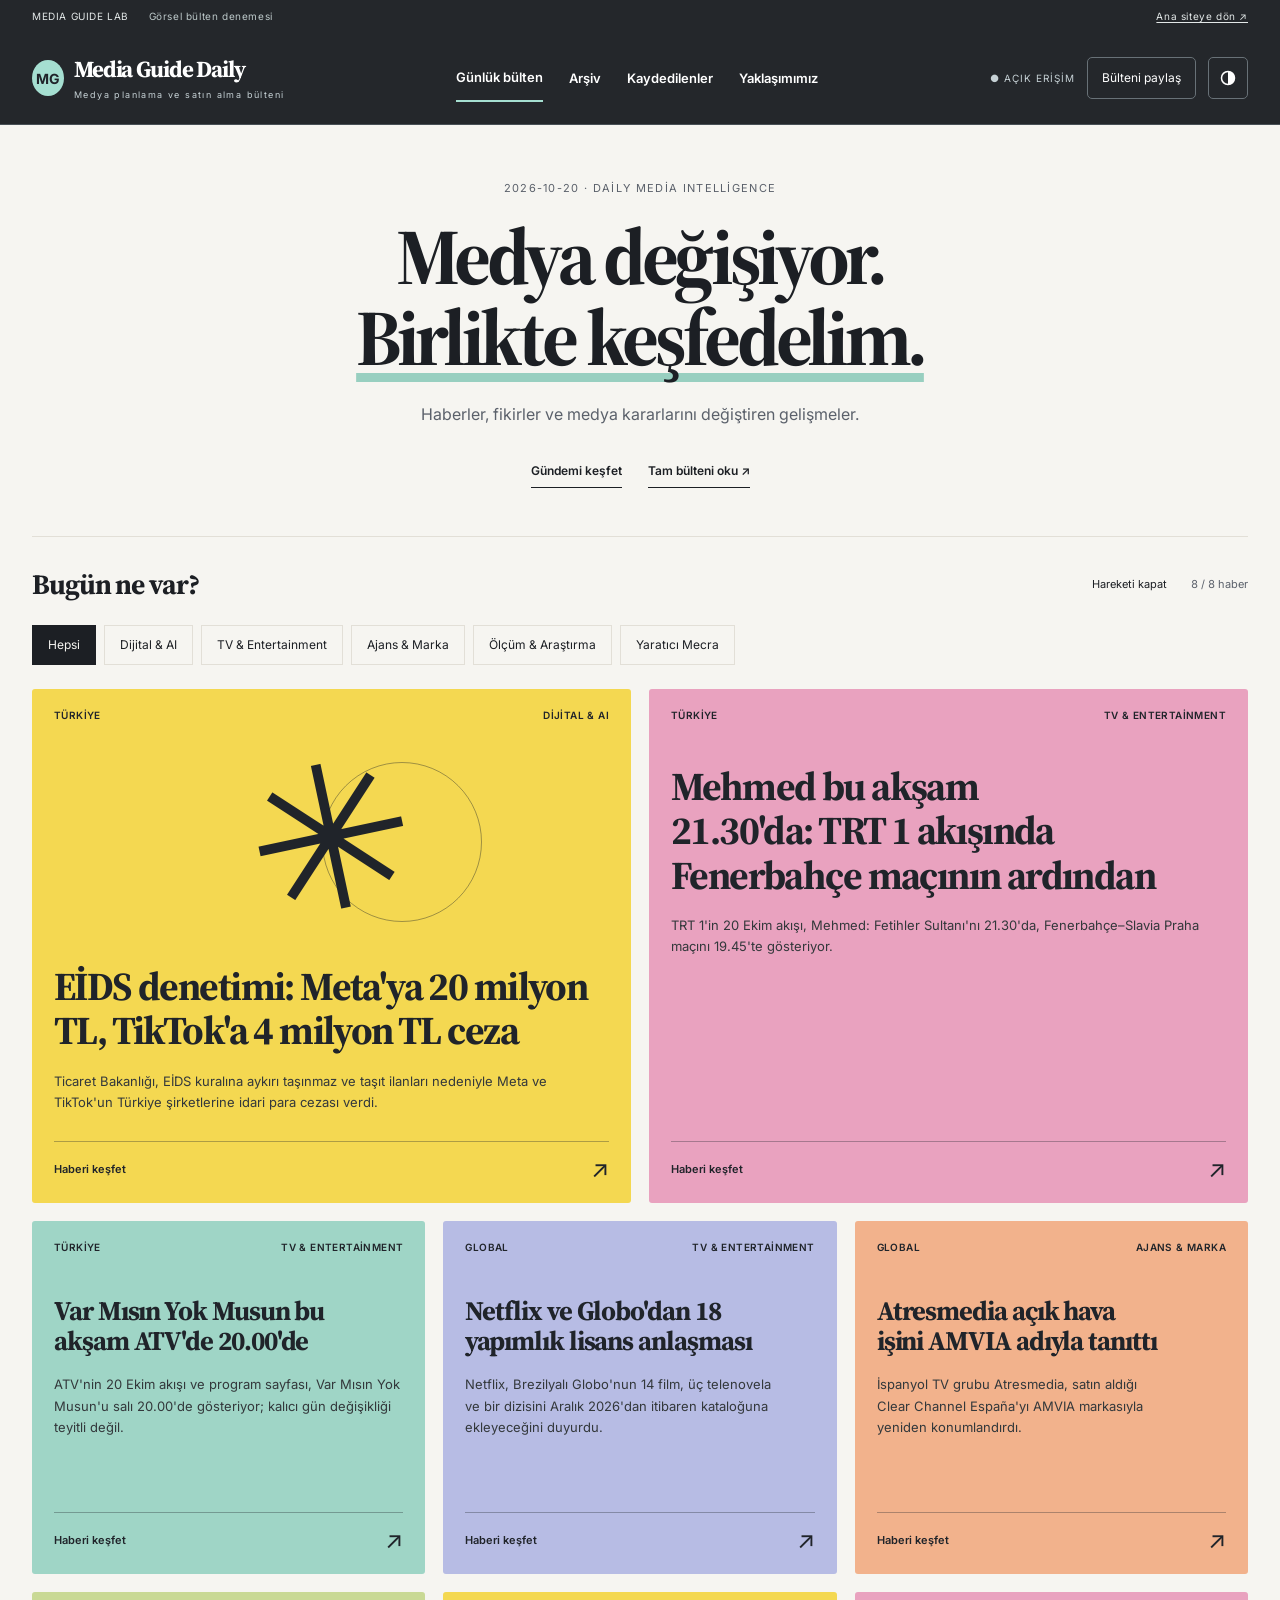
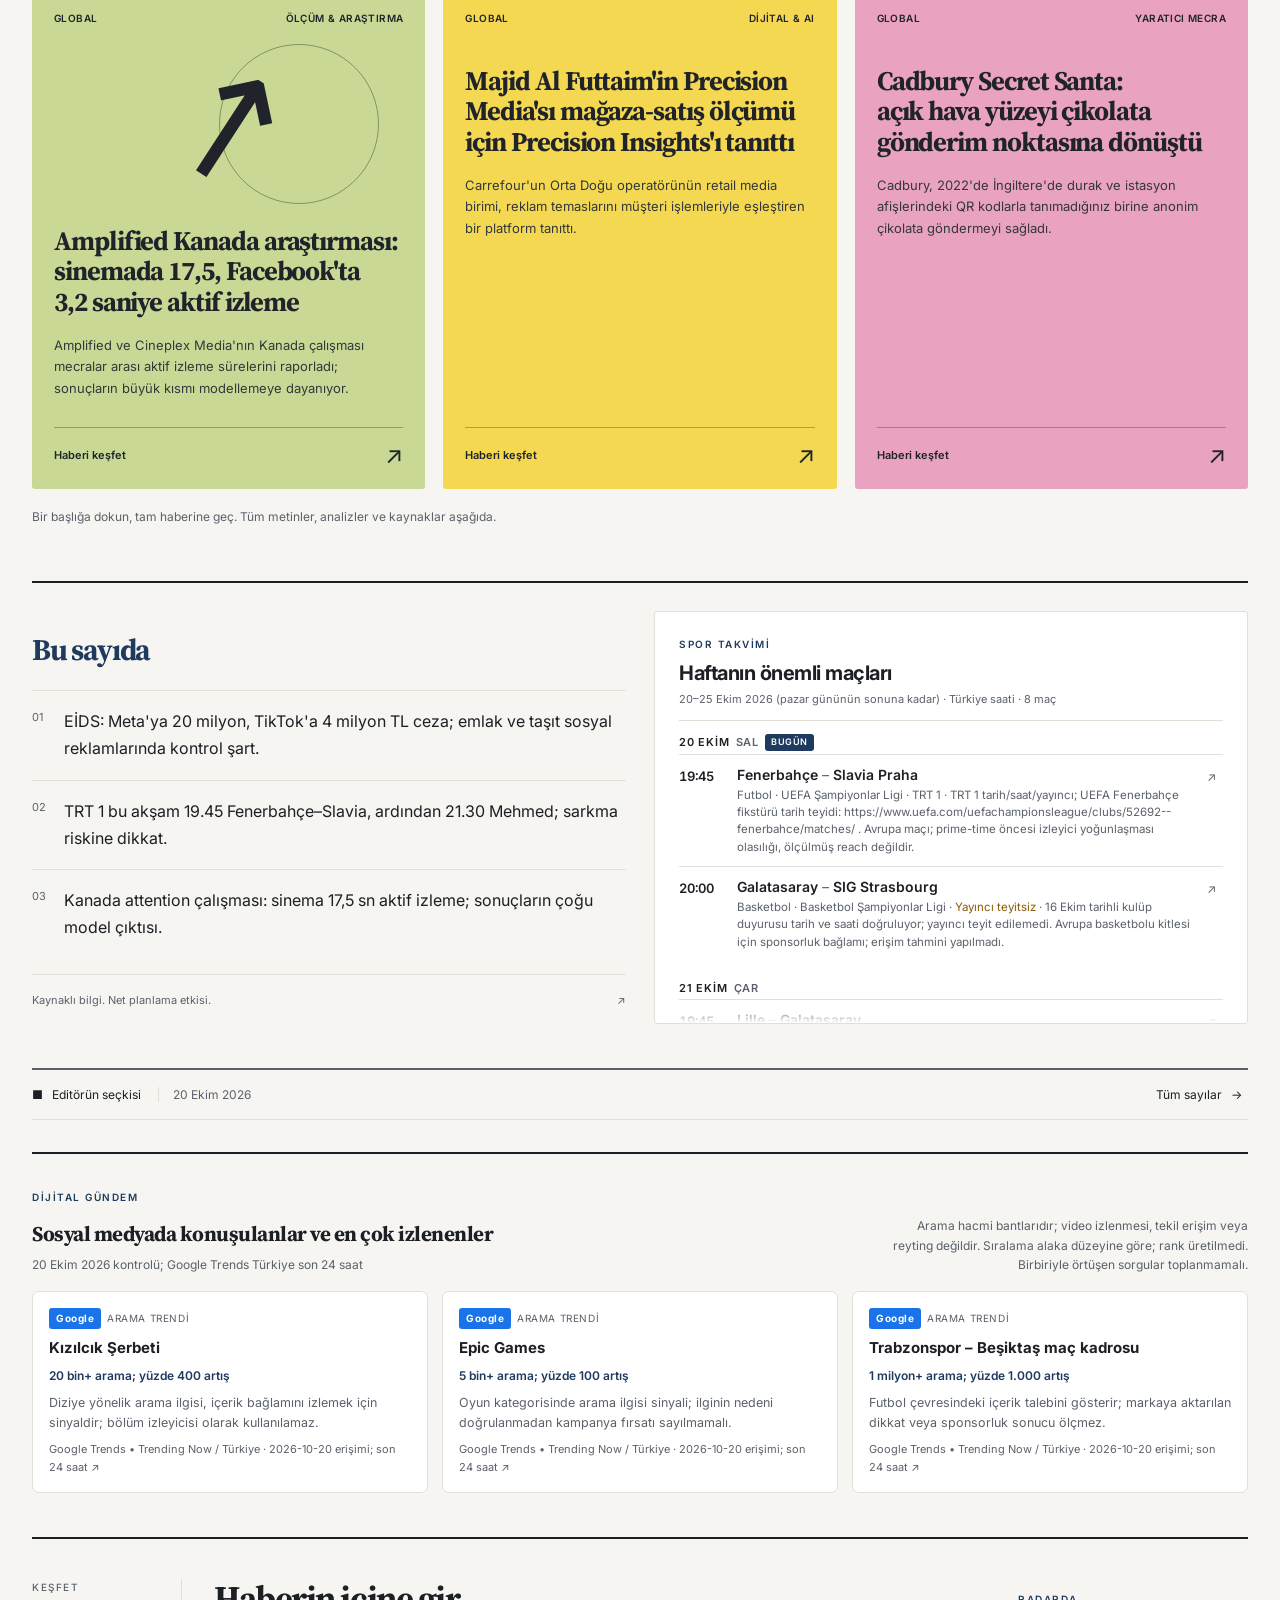
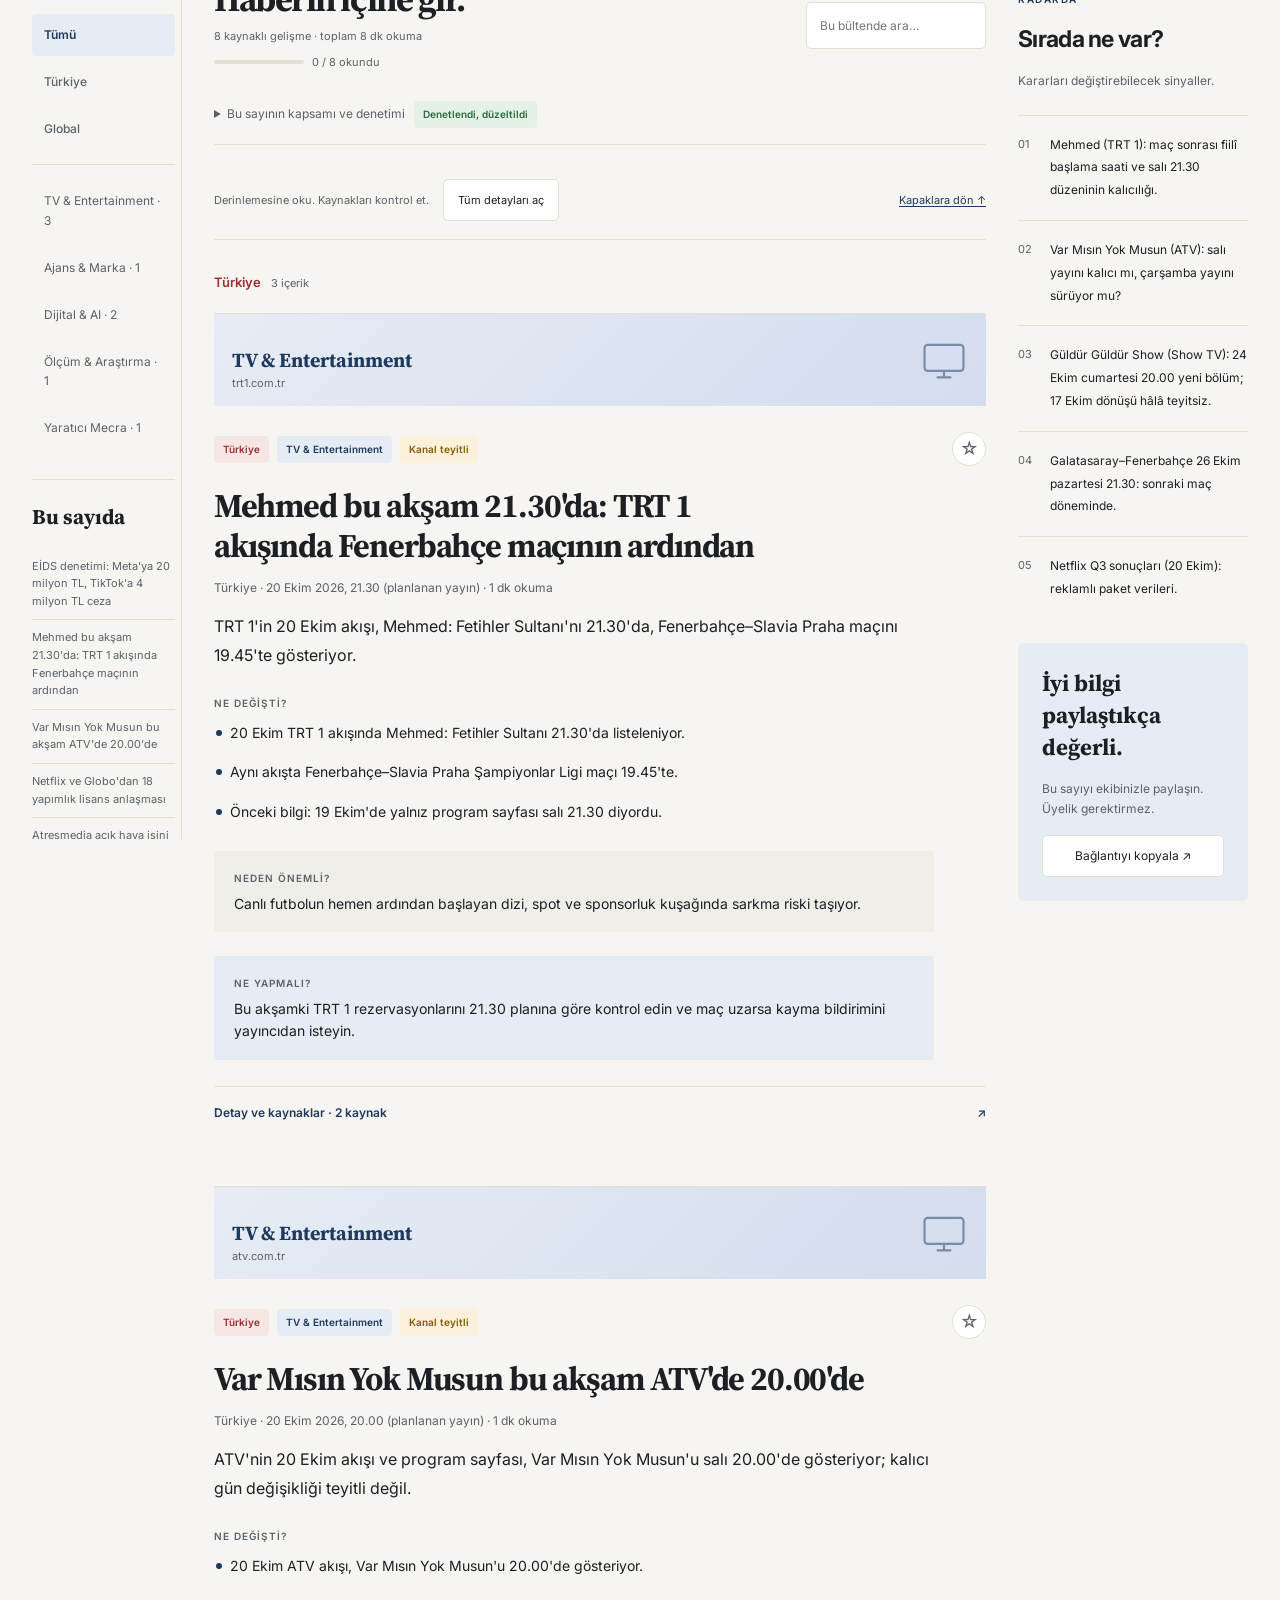
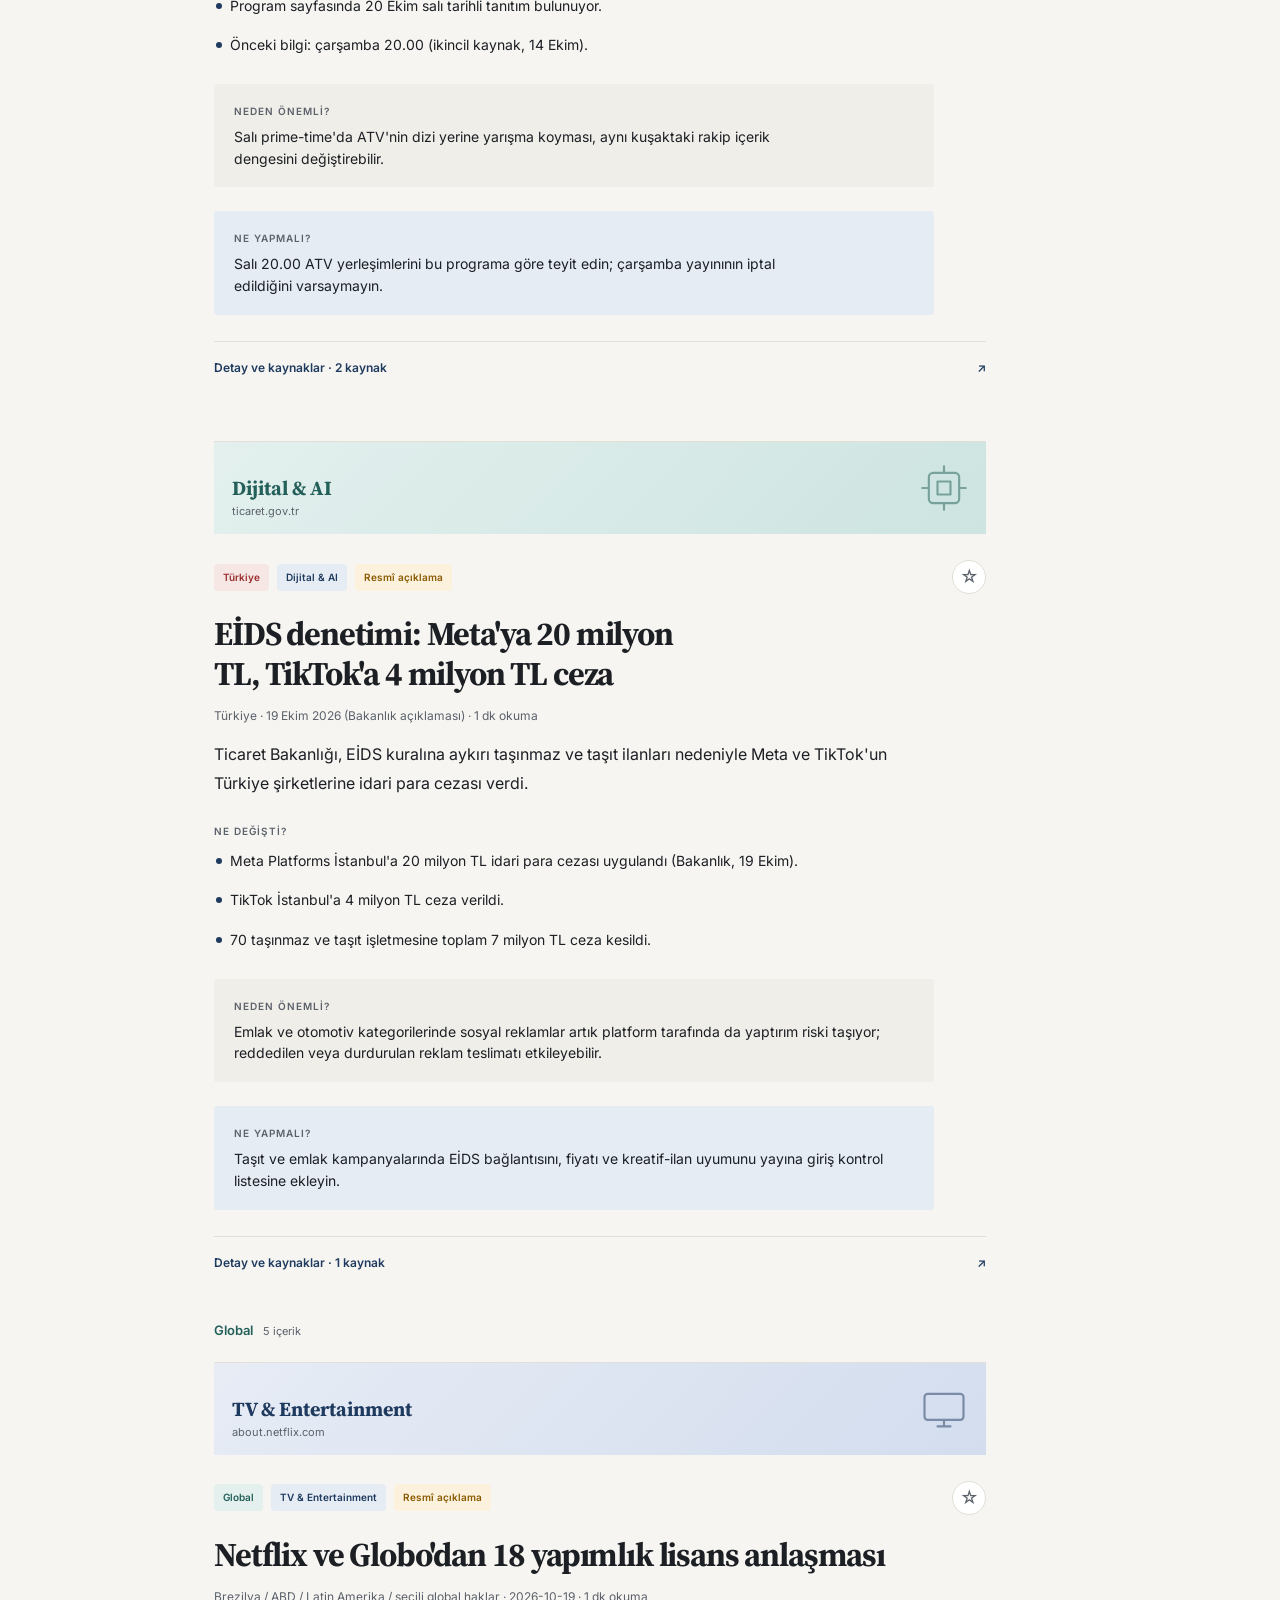
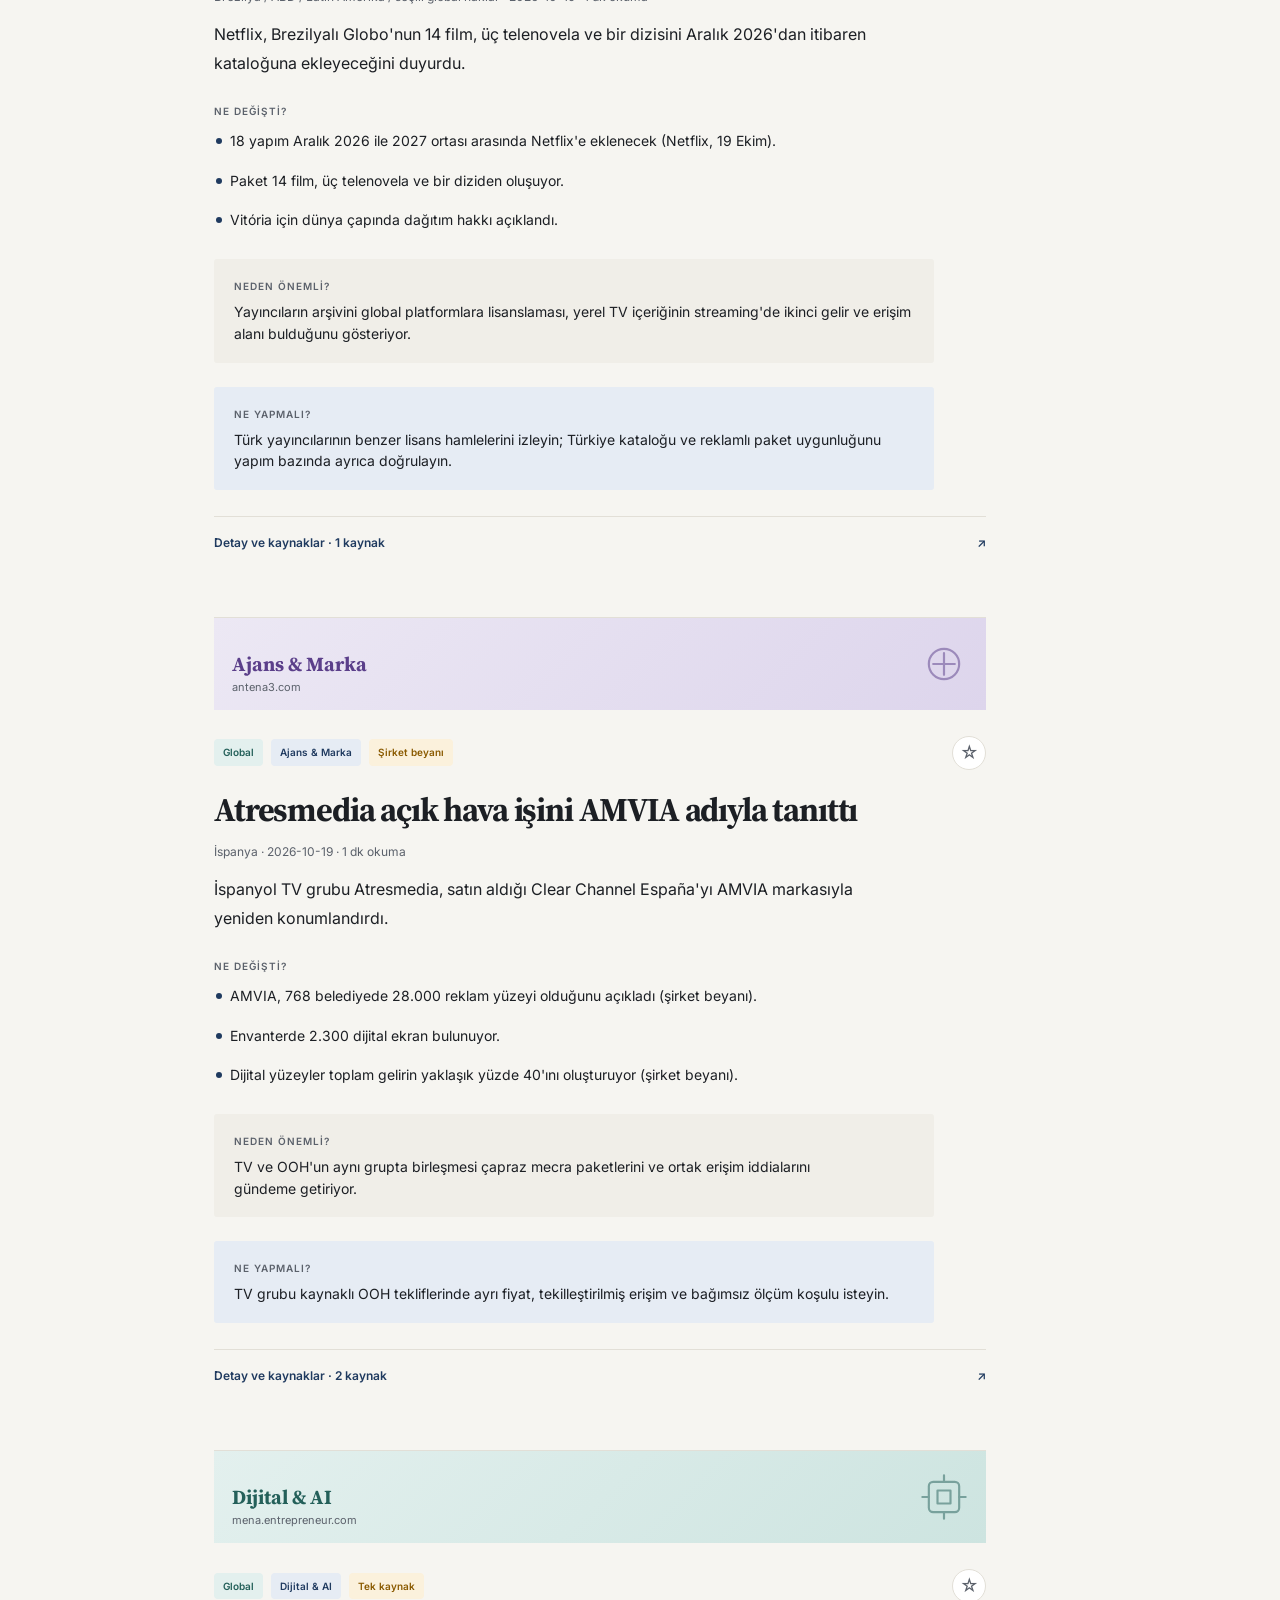
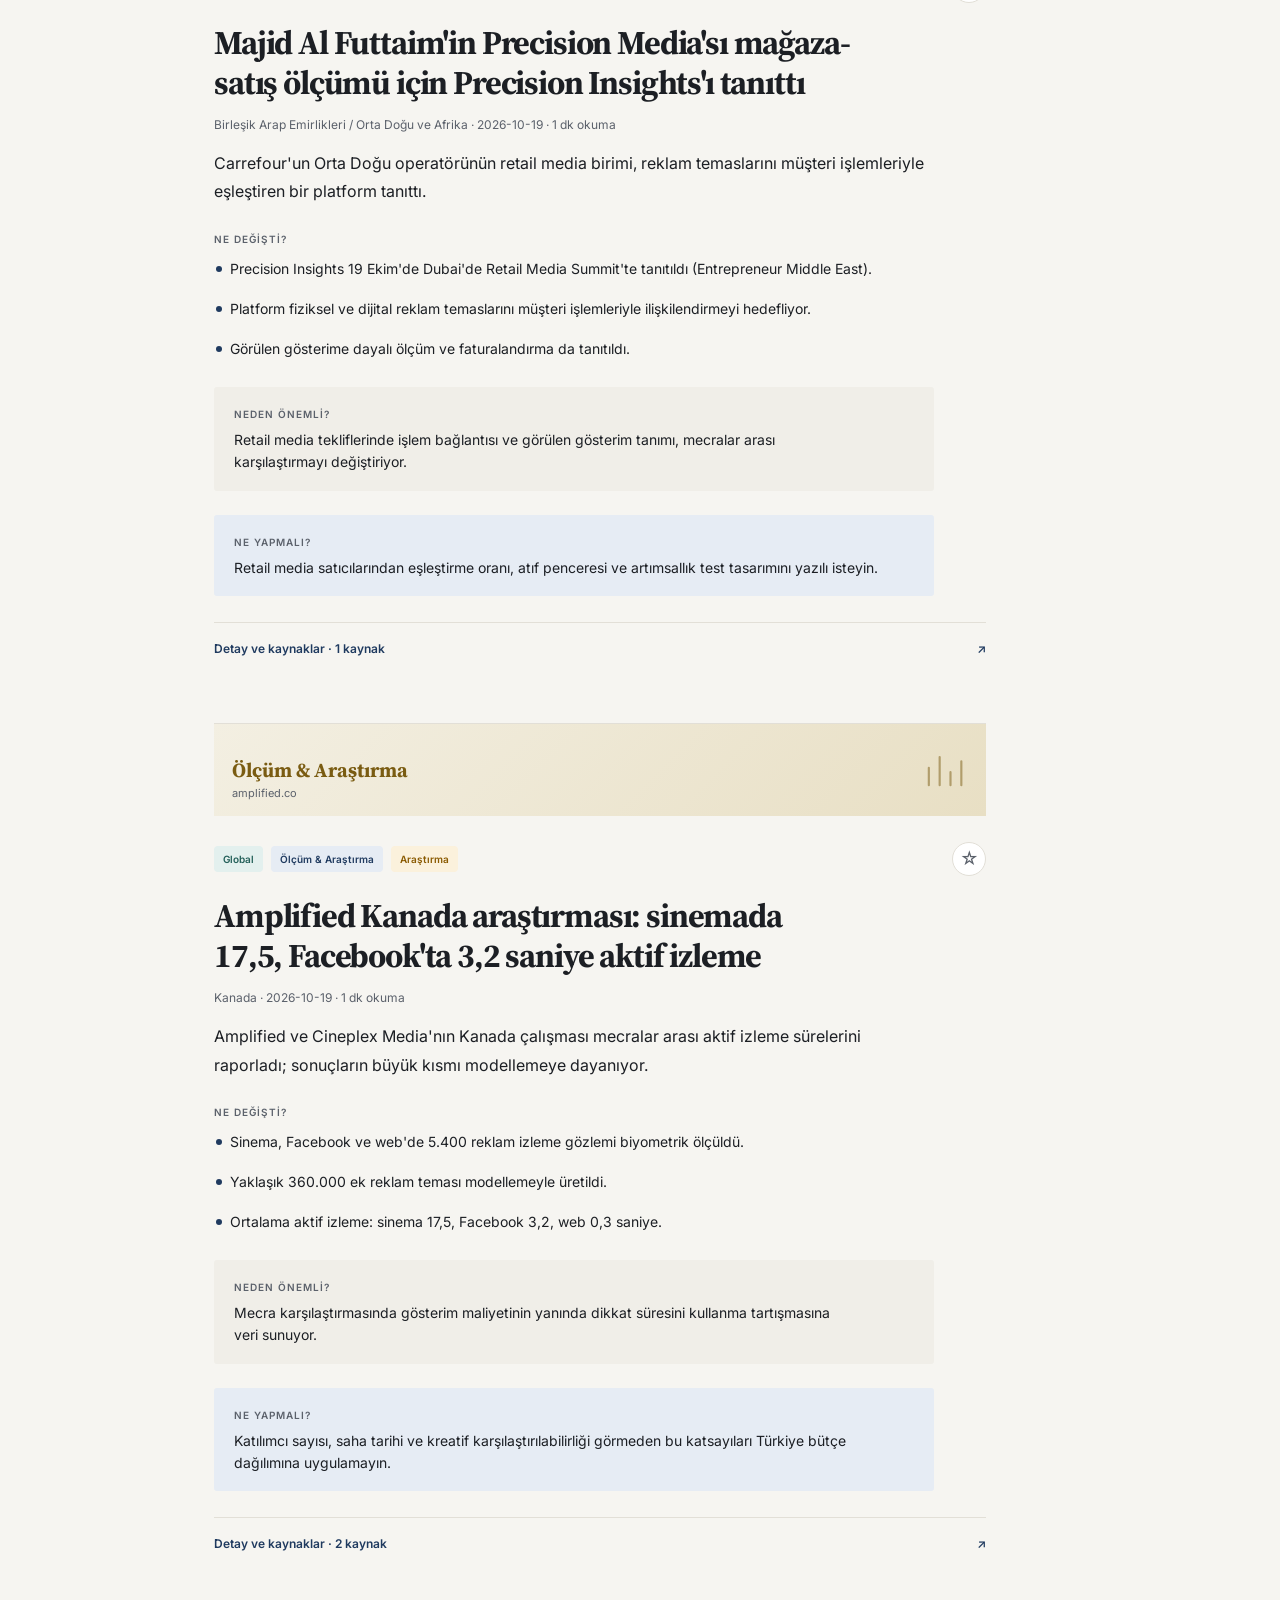
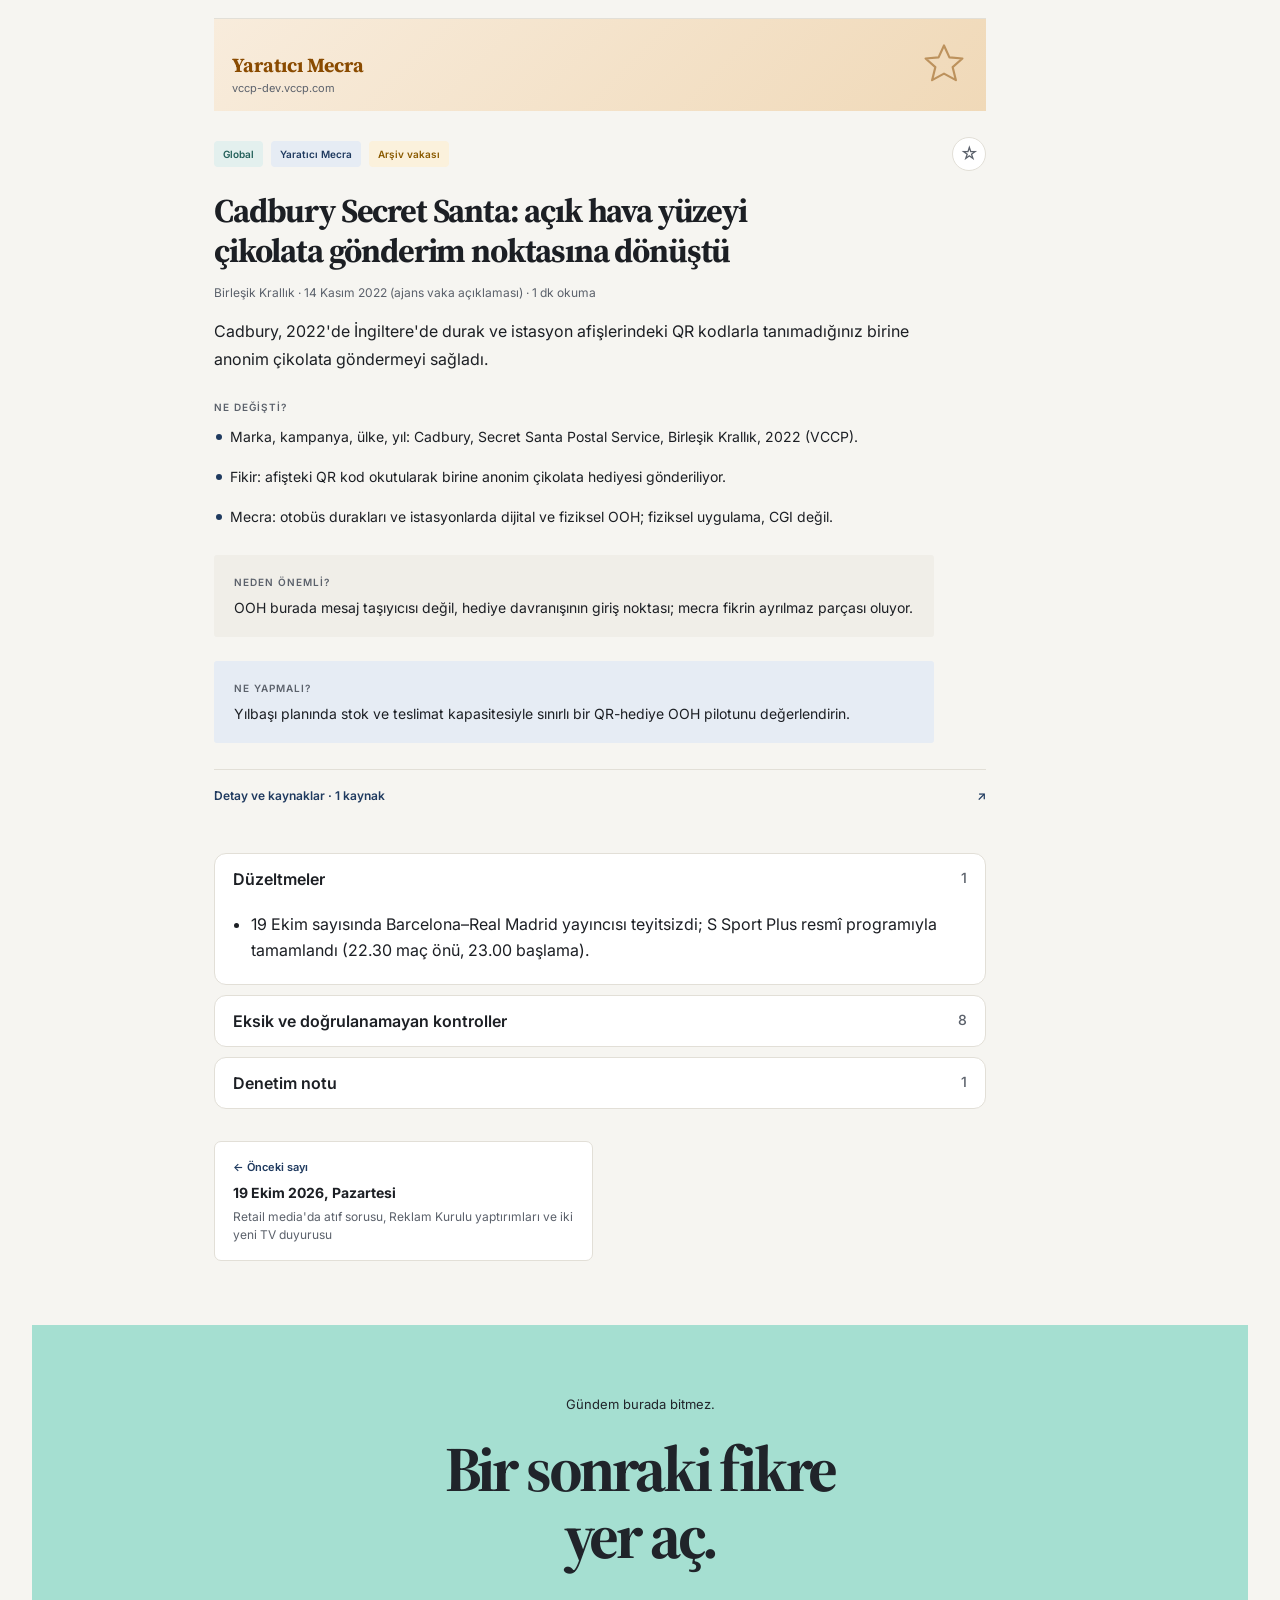
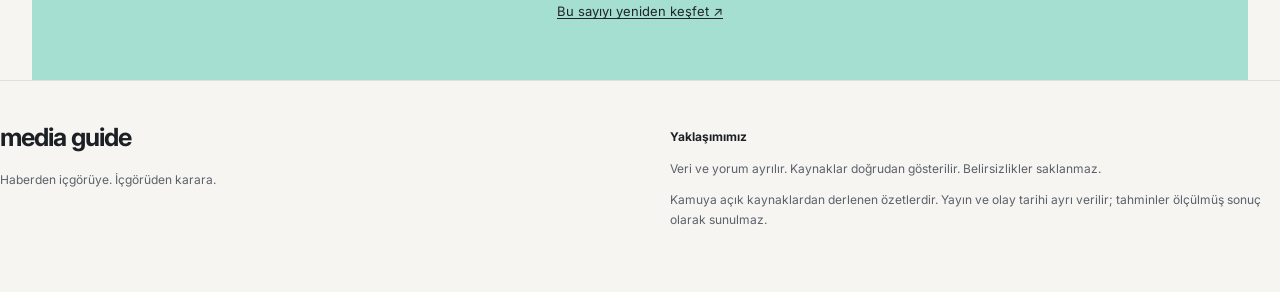
==== commit f58f27b3: "Redesign trial as colorful visual news magazine inspired by The Pudding" ====
--- a/deneme/index.html
+++ b/deneme/index.html
@@ -8,15 +8,14 @@
   <link rel="preconnect" href="https://fonts.googleapis.com">
   <link rel="preconnect" href="https://fonts.gstatic.com" crossorigin>
   <link href="https://fonts.googleapis.com/css2?family=Inter:wght@400;500;600;700&family=Source+Serif+4:opsz,wght@8..60,600;8..60,700&display=swap" rel="stylesheet">
-  <link rel="stylesheet" href="vendor/scrollcraft.css">
-  <link rel="stylesheet" href="assets/style.css?v=20261015-saved">
+<link rel="stylesheet" href="assets/style.css?v=20261015-saved">
   <link rel="icon" href="data:image/svg+xml,%3Csvg xmlns='http://www.w3.org/2000/svg' viewBox='0 0 32 32'%3E%3Crect width='32' height='32' rx='7' fill='%231f3a5f'/%3E%3Ctext x='16' y='22' font-family='Arial' font-size='16' font-weight='700' fill='white' text-anchor='middle'%3EMG%3C/text%3E%3C/svg%3E">
-  <link rel="stylesheet" href="assets/experiment.css?v=scrollcraft-1">
+  <link rel="stylesheet" href="assets/experiment.css?v=magazine-2">
   <meta name="robots" content="noindex">
 </head>
 <body>
   <a class="skip-feed" href="#articles">Haberlerin tamamına geç</a>
-  <div class="trial-bar"><span>MEDIA GUIDE LAB <b>Scroll-craft denemesi</b></span><a href="../">Ana siteye dön ↗</a></div>
+  <div class="trial-bar"><span>MEDIA GUIDE LAB <b>Görsel bülten denemesi</b></span><a href="../">Ana siteye dön ↗</a></div>
   <header class="topbar">
     <div class="topbar-inner">
       <a class="brand" href="./">
@@ -56,8 +55,7 @@
   </footer>
 
   <div class="toast" id="toast" role="status" aria-live="polite"></div>
-  <script src="vendor/scrollcraft.js"></script>
-  <script src="assets/editorial.js?v=1"></script>
+<script src="assets/editorial.js?v=magazine-2"></script>
   <script src="assets/app.js?v=scrollcraft-1"></script>
 </body>
 </html>
--- a/deneme/assets/experiment.css
+++ b/deneme/assets/experiment.css
@@ -1,9 +1,14 @@
-:root{--sc-canvas:var(--bg);--sc-surface:var(--surface);--sc-ink:var(--text);--sc-ink-soft:var(--muted);--sc-accent:var(--accent);--sc-accent-ink:var(--surface);--sc-font-display:'Source Serif 4',Georgia,serif;--sc-font-text:Inter,system-ui,sans-serif}
-html{scroll-padding-top:28px}body{overflow-x:clip}h1,h2,h3{text-wrap:balance}p{text-wrap:pretty}button:active{transform:translateY(1px)}button:disabled{opacity:.6;cursor:default}a:focus-visible,button:focus-visible{outline:2px solid var(--accent);outline-offset:4px}.skip-feed{position:fixed;top:8px;left:12px;z-index:100;background:var(--surface);padding:12px;transform:translateY(-150%)}.skip-feed:focus{transform:none}
-.trial-bar{padding:8px max(20px,calc((100vw - 1280px)/2));background:#1f3a5f;color:#fff;display:flex;justify-content:space-between;gap:12px;font-size:11px;letter-spacing:.08em}.trial-bar b{font-weight:400;opacity:.8;margin-left:15px;letter-spacing:0}.trial-bar a{color:white;white-space:nowrap}.topbar{position:relative;backdrop-filter:none}.topbar-inner{max-width:1440px;padding:20px 40px}.layout{max-width:1440px;padding:0 40px 72px}.hero-copy{padding:54px 0 44px;margin:0}.hero .eyebrow{font-size:11px}.hero h1{font-family:'Source Serif 4',Georgia,serif;font-size:clamp(48px,6.5vw,88px);font-weight:600;line-height:1.05;letter-spacing:-.045em;margin:20px 0 24px}.hero h1 em{font:inherit;font-style:italic;letter-spacing:inherit}.hero-meta{font-size:13px}.editorial-entry{display:flex;gap:28px;align-items:center;margin-top:32px;font-size:13px;flex-wrap:wrap}.editorial-entry>a{font-weight:600;text-decoration:none;border-bottom:1px solid var(--accent);padding-bottom:6px}.editorial-entry>span{color:var(--muted)}.editorial-entry strong{font-variant-numeric:tabular-nums}.editorial-entry button{margin-left:auto;font-size:12px}.editorial-lead{background:#1b3553;color:#f0f3f6;display:grid;grid-template-columns:minmax(0,1fr) minmax(0,1.12fr);gap:48px;padding:48px;position:relative;isolation:isolate;margin-bottom:48px;overflow:hidden}.lead-story{align-self:center;max-width:58ch;padding-bottom:12px}.lead-label{font-size:11px;letter-spacing:.07em;color:#c4d6e5}.lead-story h2{font-family:'Source Serif 4',Georgia,serif;font-size:clamp(27px,3vw,42px);line-height:1.18;font-weight:600;letter-spacing:-.02em;margin:22px 0}.lead-story p{font-size:15px;line-height:1.8;color:#d3deea}.lead-link{color:#fff;display:inline-block;margin-top:20px;font-size:13px;text-underline-offset:6px}.lead-media{min-width:0;padding:0 0 24px}.lead-media figure{margin:0}.lead-photo{aspect-ratio:1.45;overflow:hidden;background:#263f5c}.lead-photo img{width:100%;height:calc(100% + 80px);object-fit:cover;margin-top:-40px;max-width:none}.lead-media figcaption{font-size:10px;line-height:1.5;margin-top:8px;color:#c4d6e5}.lead-insight{position:relative;margin:24px 0 -16px -28px;background:var(--surface);color:var(--text);padding:24px 28px;box-shadow:0 16px 32px #0a1a2b30;border-top:1px solid #ffffff44}.lead-insight>span{font-size:11px;letter-spacing:.07em;text-transform:uppercase;color:var(--muted)}.lead-insight p{font-size:16px;line-height:1.65;margin:12px 0 0}.lead-letter{font-family:'Source Serif 4',serif;font-size:120px;line-height:1.5;color:#9dbbe3}.chapter-rule{position:absolute;bottom:0;left:0;right:0;height:4px;background:#9dbbe3}.hero-row{gap:40px}.hero .highlights{background:transparent;border:0;border-top:1px solid var(--line);border-radius:0;padding:28px 0}.highlights h2{font-size:20px;text-transform:none;letter-spacing:-.02em}.highlights li{font-size:16px;line-height:1.7}.fixtures{border-radius:4px}.edition-bar{margin-block:12px 36px}.social-panel{margin-bottom:48px}.reading-layout{grid-template-columns:160px minmax(0,1fr) 250px;gap:32px;padding-top:24px;border-top:1px solid var(--line)}.discover{position:sticky;top:24px;max-height:calc(100svh - 48px);overflow-y:auto;padding-right:6px}.discover-note{display:none}.story-index{margin-top:30px;border-top:1px solid var(--line);padding-top:20px}.story-index h3{font-size:12px;margin:0 0 12px}.story-index a{display:block;font-size:11px;line-height:1.6;color:var(--muted);padding:10px 0;text-decoration:none;border-bottom:1px solid var(--line)}.story-index a[aria-current]{color:var(--accent);font-weight:700}.story-index a:hover{text-decoration:underline}.radar{position:sticky;top:24px;max-height:calc(100svh - 48px);overflow-y:auto;align-self:start}.reading-companion{margin:0 0 36px;padding:24px 20px;background:var(--accent-soft);border-top:2px solid var(--accent)}.companion-label{font-size:9px;letter-spacing:.1em;color:var(--muted)}.reading-companion h2{font-family:'Source Serif 4',Georgia,serif;font-size:30px;letter-spacing:-.03em;margin:12px 0 20px}.companion-title{font-size:12px;font-weight:600;line-height:1.6}.companion-action{font-size:14px;line-height:1.75;margin:16px 0 24px}.reading-companion button{font-size:11px;background:var(--surface)}.copy-status{font-size:11px;line-height:1.5}.copy-status:empty{display:none}.feed-head h2{font-family:'Source Serif 4',Georgia,serif;font-size:32px;text-transform:none;letter-spacing:-.02em}.reading-tools{display:flex;justify-content:space-between;align-items:center;gap:16px;margin:16px 0;padding:14px 0;border-bottom:1px solid var(--line);font-size:11px;color:var(--muted)}.reading-tools button{font-size:11px}.card-grid{grid-template-columns:minmax(0,1fr);gap:44px}.card-grid .card{border:0;border-top:1px solid var(--line);border-radius:0;background:transparent;box-shadow:none;overflow:visible}.card-grid .card:hover{box-shadow:none;transform:none}.card-grid .card.featured{display:flex}.card-grid .card-main{padding:28px 0 20px}.card-grid .card h3{font-family:'Source Serif 4',Georgia,serif;font-size:clamp(25px,2.3vw,34px);font-weight:600;line-height:1.25;letter-spacing:-.02em}.card .summary,.card .kv,.card .detail{font-size:16px;line-height:1.8;max-width:72ch}.card .summary{color:var(--text);margin-bottom:24px}.card .kv{margin-top:22px}.card .facts li{margin-bottom:10px}.card .when{font-size:12px}.card .kv.why,.card .kv.act{padding:18px 20px;background:var(--surface-2);border:0;border-radius:4px}.card .kv.act{background:var(--accent-soft)}.card .detail{padding:0 0 24px}.card details summary{padding:16px 0;font-size:12px}.card-visual{max-height:350px}.region-head{margin-top:30px}.region-head h2{font-size:15px}.footer{max-width:1360px;border-top:1px solid var(--line)}
-/* Preserve legibility if the animation engine fails. Only the decorative entry transform changes. */
-[data-sc-in]{opacity:1;transform:none}.sc-ready [data-sc-in]:not(.sc-in){transform:translateY(14px)}.motion-off [data-sc-parallax]{transform:none!important}.motion-off [data-sc-reveal]{clip-path:none!important}.motion-off [data-sc-in]{transform:none!important;opacity:1!important}.sc-ready .chapter-rule{transition:none}.card,.hero-row{scroll-margin-top:28px}
-@media(max-width:1150px){.reading-layout{grid-template-columns:140px minmax(0,1fr) 210px;gap:22px}.editorial-lead{gap:32px;padding:36px}.topbar-inner{padding-inline:24px}.layout{padding-inline:24px}.reading-companion{padding:20px 16px}.lead-story h2{font-size:30px}.radar{grid-column:auto;display:block}}
-@media(max-width:900px){.reading-layout{grid-template-columns:140px minmax(0,1fr)}.radar{grid-column:1/-1;position:static;max-height:none;overflow:visible;display:block}.reading-companion{display:none}.editorial-lead{grid-template-columns:1fr;gap:28px}.lead-story{max-width:none}.lead-media{display:grid;grid-template-columns:1.2fr 1fr;gap:20px;align-items:center;padding:0}.lead-insight{margin:0;padding:20px}.lead-photo{aspect-ratio:1.3}.lead-media figure{min-width:0}.hero h1{font-size:64px}}
-@media(max-width:600px){.trial-bar b{display:none}.layout{padding:0 18px 40px}.topbar-inner{padding:14px 18px}.hero-copy{padding:32px 0}.hero h1{font-size:clamp(39px,9.5vw,54px);margin:18px 0}.editorial-entry{gap:20px 14px;margin-top:24px}.editorial-entry button{margin-left:0}.editorial-lead{padding:24px;gap:28px;margin-bottom:28px}.lead-story h2{font-size:28px}.lead-media{display:block}.lead-photo{aspect-ratio:1.5}.lead-insight{margin:20px 0 0}.lead-story p{font-size:15px}.reading-layout{display:block}.discover{position:static;max-height:none;overflow:visible;margin-bottom:24px}.story-index{display:none}.hero-row{gap:24px}.card-grid{gap:32px}.card-grid .card h3{font-size:28px}.reading-tools{flex-wrap:wrap}.feed-head{gap:16px}.feed-head h2{font-size:28px}.radar{margin-top:32px}.card .summary,.card .kv,.card .detail{font-size:16px;line-height:1.75}.lead-photo img{transform:none!important}.trial-bar{font-size:10px}}
-@media(prefers-reduced-motion:reduce){html{scroll-behavior:auto}*,*::before,*::after{animation:none!important;transition:none!important}[data-sc-parallax],[data-sc-in]{transform:none!important}[data-sc-reveal]{clip-path:none!important}}
+
+:root{--mag-ink:#20242a;--mag-paper:#faf9f5;--mag-line:#d7d8d5}
+*{box-sizing:border-box}html{scroll-padding-top:24px;scroll-behavior:smooth}body{overflow-x:clip}h1,h2,h3{text-wrap:balance}p{text-wrap:pretty}button,a{ -webkit-tap-highlight-color:transparent}button:active{transform:translateY(1px)}:focus-visible{outline:3px solid var(--accent);outline-offset:5px}.skip-feed{position:fixed;top:8px;left:12px;z-index:100;background:var(--surface);padding:12px;transform:translateY(-180%)}.skip-feed:focus{transform:none}
+.trial-bar{background:#24272b;color:#e3e8e8;display:flex;justify-content:space-between;padding:8px 32px;font-size:10px;letter-spacing:.06em;gap:12px}.trial-bar a{color:inherit}.trial-bar b{font-weight:400;margin-left:16px;color:#bdc9ca}.topbar{background:#24272b;color:#fff;position:relative;border-bottom:1px solid #485056;backdrop-filter:none}.topbar-inner{max-width:1500px;padding:22px 32px;gap:24px}.topbar .brand,.topbar .main-nav a,.topbar .main-nav button,.topbar .btn{color:#fff}.topbar .brand-text small,.topbar .access{color:#c6d1d5}.brand-mark{background:#a5dfd1;color:#20242a;border-radius:50%}.brand-text strong{font-family:'Source Serif 4',Georgia,serif;font-size:23px;letter-spacing:-.05em}.topbar .btn{background:transparent;border-color:#687177}.topbar .main-nav .current{border-color:#a5dfd1}.layout{max-width:1500px;padding:0 32px 0}.hero{padding-bottom:32px}.hero-copy{text-align:center;margin:0;padding:54px 0 38px}.mag-date{text-transform:uppercase;letter-spacing:.12em;color:var(--muted);font-size:11px}.hero h1{font-family:'Source Serif 4',Georgia,serif;font-weight:700;font-size:clamp(43px,6.2vw,85px);line-height:1.02;letter-spacing:-.055em;margin:20px auto 22px;max-width:1000px}.hero h1 em{font-family:inherit;font-size:inherit;font-weight:inherit;font-style:normal;letter-spacing:inherit;color:var(--text);position:relative;text-decoration:underline;text-decoration-color:#98cfc0;text-decoration-thickness:9px;text-underline-offset:8px;text-decoration-skip-ink:none}.mag-deck{font-size:16px;color:var(--muted);margin:0 auto;max-width:48ch}.mag-entry{display:flex;justify-content:center;gap:26px;margin-top:28px;font-size:12px;font-weight:600}.mag-entry a{text-decoration:none;border-bottom:1px solid var(--text);padding:6px 0;color:var(--text)}
+.story-gallery{margin:10px 0 54px;scroll-margin-top:24px}.gallery-tools{display:flex;align-items:center;gap:18px;border-top:1px solid var(--line);padding-top:24px}.gallery-tools h2{font-family:'Source Serif 4',Georgia,serif;font-size:28px;letter-spacing:-.04em;margin:0 auto 0 0}.gallery-tools button{font-size:11px}.gallery-tools p{font-size:11px;color:var(--muted);font-variant-numeric:tabular-nums}.gallery-topics{display:flex;gap:8px;flex-wrap:wrap;padding:18px 0 24px}.gallery-topics button{background:transparent;border:1px solid var(--line);color:var(--text);padding:9px 15px;border-radius:0;font-size:12px;cursor:pointer}.gallery-topics button[aria-pressed=true]{background:var(--text);color:var(--bg);border-color:var(--text)}.gallery-topics button:hover{border-color:var(--text)}
+.cover-grid{display:grid;grid-template-columns:repeat(6,minmax(0,1fr));gap:18px}.story-cover{grid-column:span 2;min-width:0;display:flex;flex-direction:column;position:relative;isolation:isolate;background:var(--cover);color:#20242a;text-decoration:none;overflow:hidden;border-radius:3px;transition:transform .18s ease-out,box-shadow .18s ease-out}.story-cover:nth-child(1),.story-cover:nth-child(2){grid-column:span 3}.story-cover:last-child:nth-child(3n){grid-column:span 2}.tone-0{--cover:#f4d851}.tone-1{--cover:#e9a2bf}.tone-2{--cover:#9fd5c6}.tone-3{--cover:#b7bce4}.tone-4{--cover:#f2b28c}.tone-5{--cover:#c9d995}.cover-top{display:flex;justify-content:space-between;gap:12px;font-size:10px;font-weight:600;padding:18px 22px;text-transform:uppercase;letter-spacing:.04em}.cover-top span:last-child{text-align:right}.cover-picture{margin:0 22px;overflow:hidden;aspect-ratio:1.85;border:1px solid #20242a26;transform:rotate(-1deg);background:#20242a15}.cover-picture img{width:100%;height:100%;object-fit:cover;display:block;transition:transform .3s ease-out;mix-blend-mode:multiply}.cover-copy{padding:22px;display:flex;flex-direction:column;flex:1;position:relative;z-index:1}.cover-copy h3{font-family:'Source Serif 4',Georgia,serif;font-size:clamp(25px,2.1vw,34px);line-height:1.12;letter-spacing:-.04em;margin:0 0 18px;font-weight:700}.story-cover:nth-child(-n+2) h3{font-size:clamp(30px,3.1vw,45px)}.cover-copy p{font-size:13px;line-height:1.65;margin:0 0 28px;color:#33383b}.cover-open{margin-top:auto;display:flex;justify-content:space-between;align-items:center;font-size:11px;font-weight:600;border-top:1px solid #20242a55;padding-top:15px}.cover-open b{font-size:24px;font-weight:400;line-height:1}.cover-art{height:160px;margin:0 22px;display:grid;place-items:center;position:relative;overflow:hidden}.cover-art span{font-family:Georgia,serif;font-size:150px;line-height:1;color:#20242a;transform:rotate(-12deg);position:relative;z-index:1}.cover-art i{position:absolute;width:160px;height:160px;border:1px solid #20242a66;border-radius:50%;transform:translateX(70px)}.type-cover:nth-child(-n+2) .cover-art{height:200px}.type-cover:nth-child(-n+2) .cover-art span{font-size:200px}.image-unavailable .cover-copy{min-height:300px}.gallery-note{font-size:12px;color:var(--muted);margin:18px 0 0}
+.hero-row{gap:28px;border-top:2px solid var(--text);padding-top:28px}.highlights{border:0;border-radius:0;background:transparent;padding:14px 0}.highlights h2{font-family:'Source Serif 4',Georgia,serif;font-size:30px;text-transform:none;letter-spacing:-.04em}.highlights li{font-size:16px;line-height:1.7}.fixtures{border-radius:3px}.edition-bar{margin:12px 0 32px}.social{border-top:2px solid var(--text);padding-top:28px}.social h2{font-family:'Source Serif 4',Georgia,serif}.reading-layout{display:grid;grid-template-columns:150px minmax(0,1fr) 230px;gap:32px;border-top:2px solid var(--text);padding-top:40px;margin-top:36px}.discover{position:sticky;top:20px;max-height:calc(100svh - 40px);overflow:auto;padding-right:6px}.discover-note{display:none}.mini-index{margin-top:30px;border-top:1px solid var(--line);padding-top:20px}.mini-index h3{font-family:'Source Serif 4',Georgia,serif;font-size:21px;margin:0 0 14px}.mini-index a{display:block;font-size:11px;line-height:1.6;color:var(--muted);text-decoration:none;padding:9px 0;border-bottom:1px solid var(--line)}.mini-index a[aria-current]{font-weight:700;color:var(--accent)}.mini-index a:hover{text-decoration:underline}.feed-head h2{font-family:'Source Serif 4',Georgia,serif;font-size:36px;letter-spacing:-.04em;line-height:1.1;text-transform:none}.reading-tools{display:flex;align-items:center;gap:14px;flex-wrap:wrap;padding:18px 0;margin:16px 0;border-bottom:1px solid var(--line);font-size:11px;color:var(--muted)}.reading-tools button{font-size:11px}.reading-tools a{margin-left:auto}.card-grid{grid-template-columns:minmax(0,1fr);gap:48px}.card-grid .card{border:0;border-top:1px solid var(--line);border-radius:0;background:transparent;box-shadow:none;overflow:visible;scroll-margin-top:24px}.card-grid .card.featured{display:flex}.card-grid .card:hover{box-shadow:none;transform:none}.card-grid .card-main{padding:26px 0}.card-grid .card h3{font-family:'Source Serif 4',Georgia,serif;font-size:clamp(26px,2.6vw,38px);letter-spacing:-.035em;line-height:1.2;font-weight:700}.card .summary,.card .kv,.card .detail{font-size:16px;line-height:1.8;max-width:72ch}.card .summary{color:var(--text);margin-bottom:24px}.card .kv{margin-top:24px}.card .facts li{margin-bottom:10px}.card .when{font-size:12px}.card .kv.why,.card .kv.act{background:var(--surface-2);border:0;border-radius:3px;padding:18px 20px}.card .kv.act{background:var(--accent-soft)}.card .detail{padding:0 0 24px}.card details summary{padding:16px 0;font-size:12px}.card-visual{max-height:360px}.radar{position:static;max-height:none}.region-head{margin-top:32px}.just-opened{outline:2px solid var(--accent);outline-offset:8px}.mag-finish{background:#a5dfd1;color:#20242a;text-align:center;padding:56px 24px;margin-top:64px}.mag-finish p{font-size:13px}.mag-finish h2{font-family:'Source Serif 4',Georgia,serif;font-size:clamp(38px,5vw,68px);letter-spacing:-.05em;line-height:1.05;margin:20px 0 28px}.mag-finish a{color:inherit;font-size:13px}.footer{max-width:1436px;margin-top:0}
+@media(hover:hover) and (pointer:fine){.story-cover:hover{transform:translateY(-5px);box-shadow:0 14px 24px #15213122}.story-cover:hover .cover-picture img{transform:scale(1.04)}.story-cover:hover .cover-art span{transform:rotate(5deg)}.cover-art span{transition:transform .3s ease-out}}
+@supports(animation-timeline:view()){ @media(prefers-reduced-motion:no-preference){.cover-art i{animation:orbit-paper linear both;animation-timeline:view();animation-range:entry 0% exit 100%}@keyframes orbit-paper{from{transform:translateX(40px) rotate(-20deg)}to{transform:translateX(-40px) rotate(20deg)}}}}
+.motion-off .story-cover,.motion-off .cover-picture img,.motion-off .cover-art span,.motion-off .cover-art i{animation:none!important;transition:none!important;transform:none!important}
+@media(max-width:1150px){.reading-layout{grid-template-columns:130px minmax(0,1fr);gap:28px}.radar{grid-column:1/-1;display:block}.cover-grid{grid-template-columns:repeat(2,minmax(0,1fr))}.story-cover,.story-cover:nth-child(1),.story-cover:nth-child(2),.story-cover:last-child:nth-child(3n){grid-column:span 1}.cover-copy h3,.story-cover:nth-child(-n+2) h3{font-size:30px}.type-cover:nth-child(-n+2) .cover-art{height:160px}.type-cover:nth-child(-n+2) .cover-art span{font-size:150px}}
+@media(max-width:700px){.layout{padding-inline:18px}.topbar-inner{padding:18px;gap:14px}.brand-text strong{font-size:20px}.trial-bar{padding-inline:18px}.trial-bar b{display:none}.hero-copy{padding:36px 0 28px}.hero h1{font-size:clamp(37px,8.5vw,58px);line-height:1.07;letter-spacing:-.05em}.hero h1 em{text-decoration-thickness:5px;text-underline-offset:5px}.mag-deck{font-size:14px;max-width:32ch}.mag-date{font-size:9px}.cover-grid{gap:14px}.cover-top{padding:14px;font-size:9px}.cover-copy{padding:16px}.cover-copy h3,.story-cover:nth-child(-n+2) h3{font-size:25px}.cover-copy p{font-size:12px}.cover-picture{margin-inline:14px}.gallery-tools{flex-wrap:wrap;gap:8px 16px}.gallery-tools h2{font-size:25px}.gallery-tools p{margin:0}.gallery-topics button{font-size:11px;padding:9px 11px}.reading-layout{display:block;padding-top:24px}.discover{position:static;max-height:none;overflow:visible;margin-bottom:24px}.mini-index{display:none}.reading-tools{gap:12px}.radar{margin-top:36px}.feed-head h2{font-size:30px}.hero-row{padding-top:20px}.mag-finish{margin-top:40px;padding:40px 20px}}
+@media(max-width:480px){.cover-grid{grid-template-columns:minmax(0,1fr)}.cover-copy h3,.story-cover:nth-child(-n+2) h3{font-size:32px}.cover-copy p{font-size:14px}.cover-top{font-size:10px;padding:18px 20px}.cover-copy{padding:20px}.cover-picture{margin-inline:20px;aspect-ratio:1.7}.cover-art{height:130px}.type-cover:nth-child(-n+2) .cover-art{height:150px}.mag-entry{gap:20px;font-size:11px}.gallery-note{line-height:1.6}}
+@media(prefers-reduced-motion:reduce){html{scroll-behavior:auto}*,*::before,*::after{animation:none!important;transition:none!important}.story-cover:hover,.story-cover:hover .cover-picture img,.story-cover:hover .cover-art span{transform:none}}
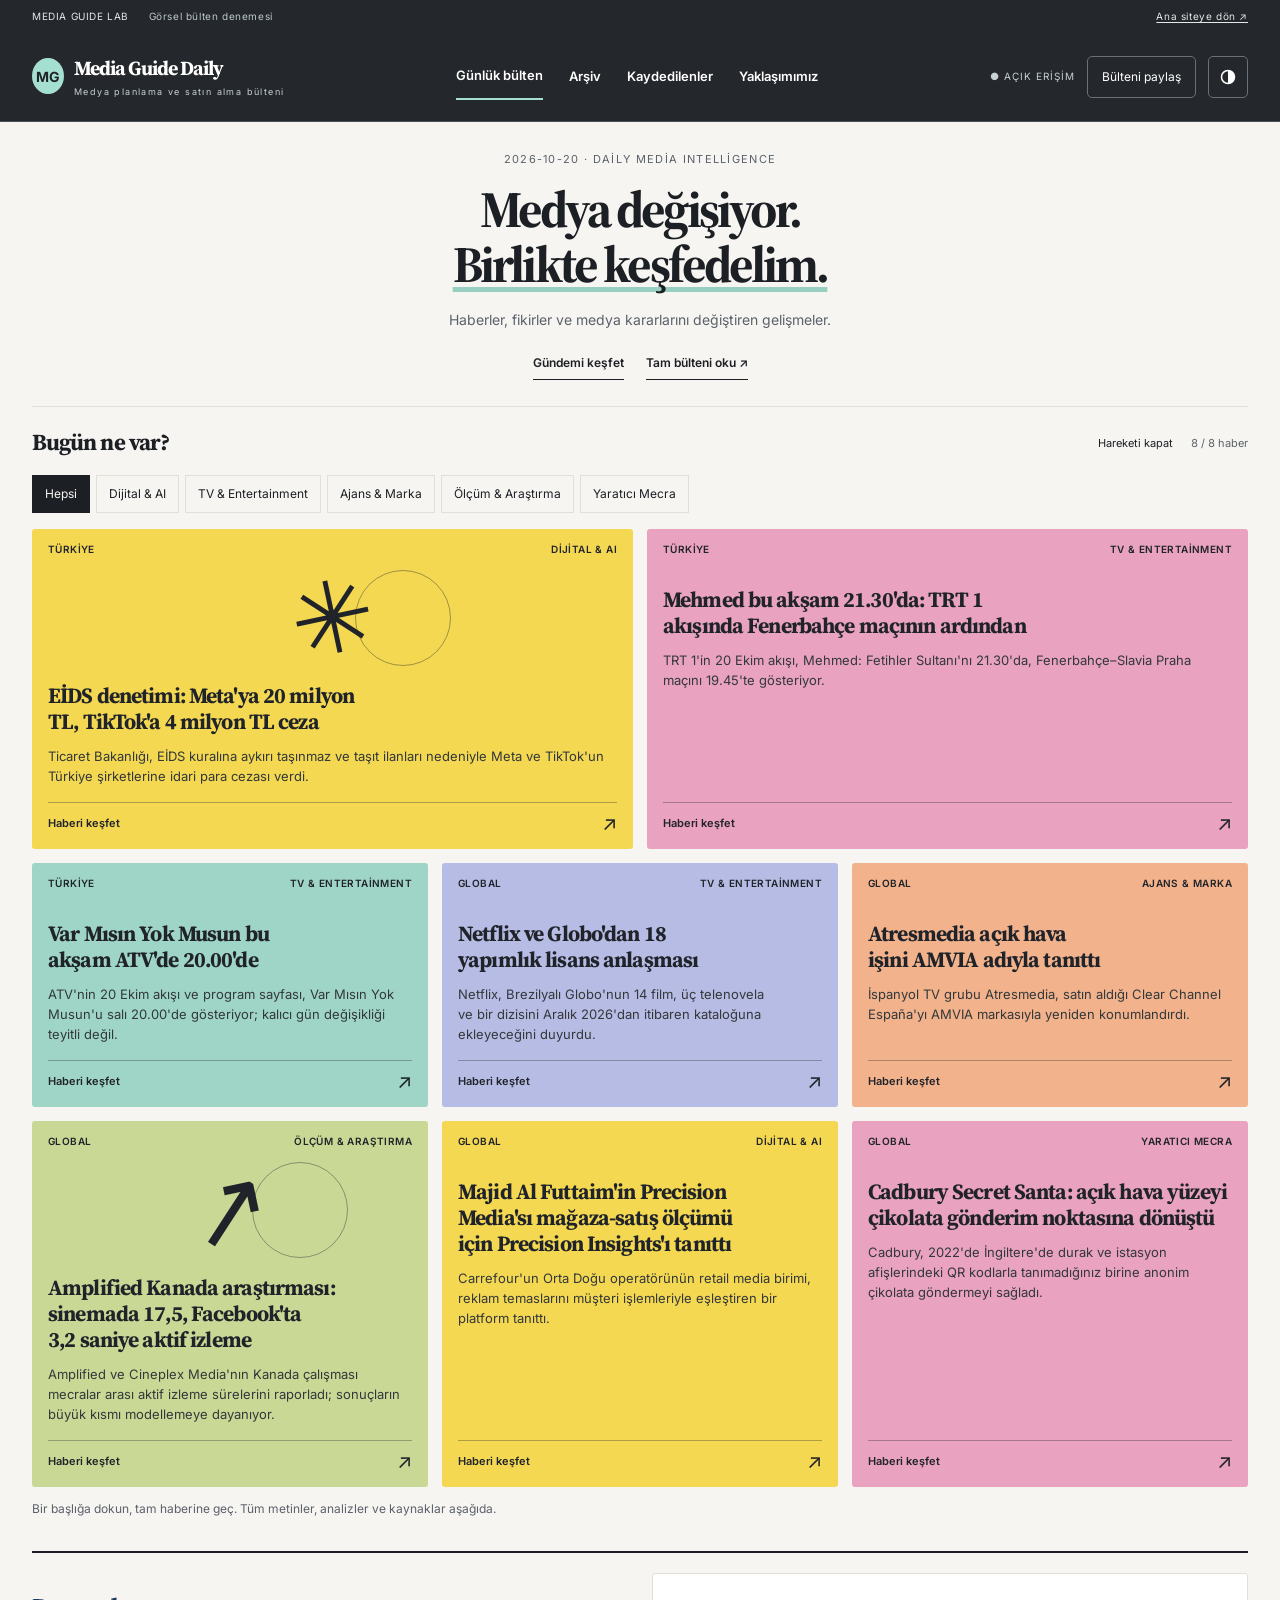
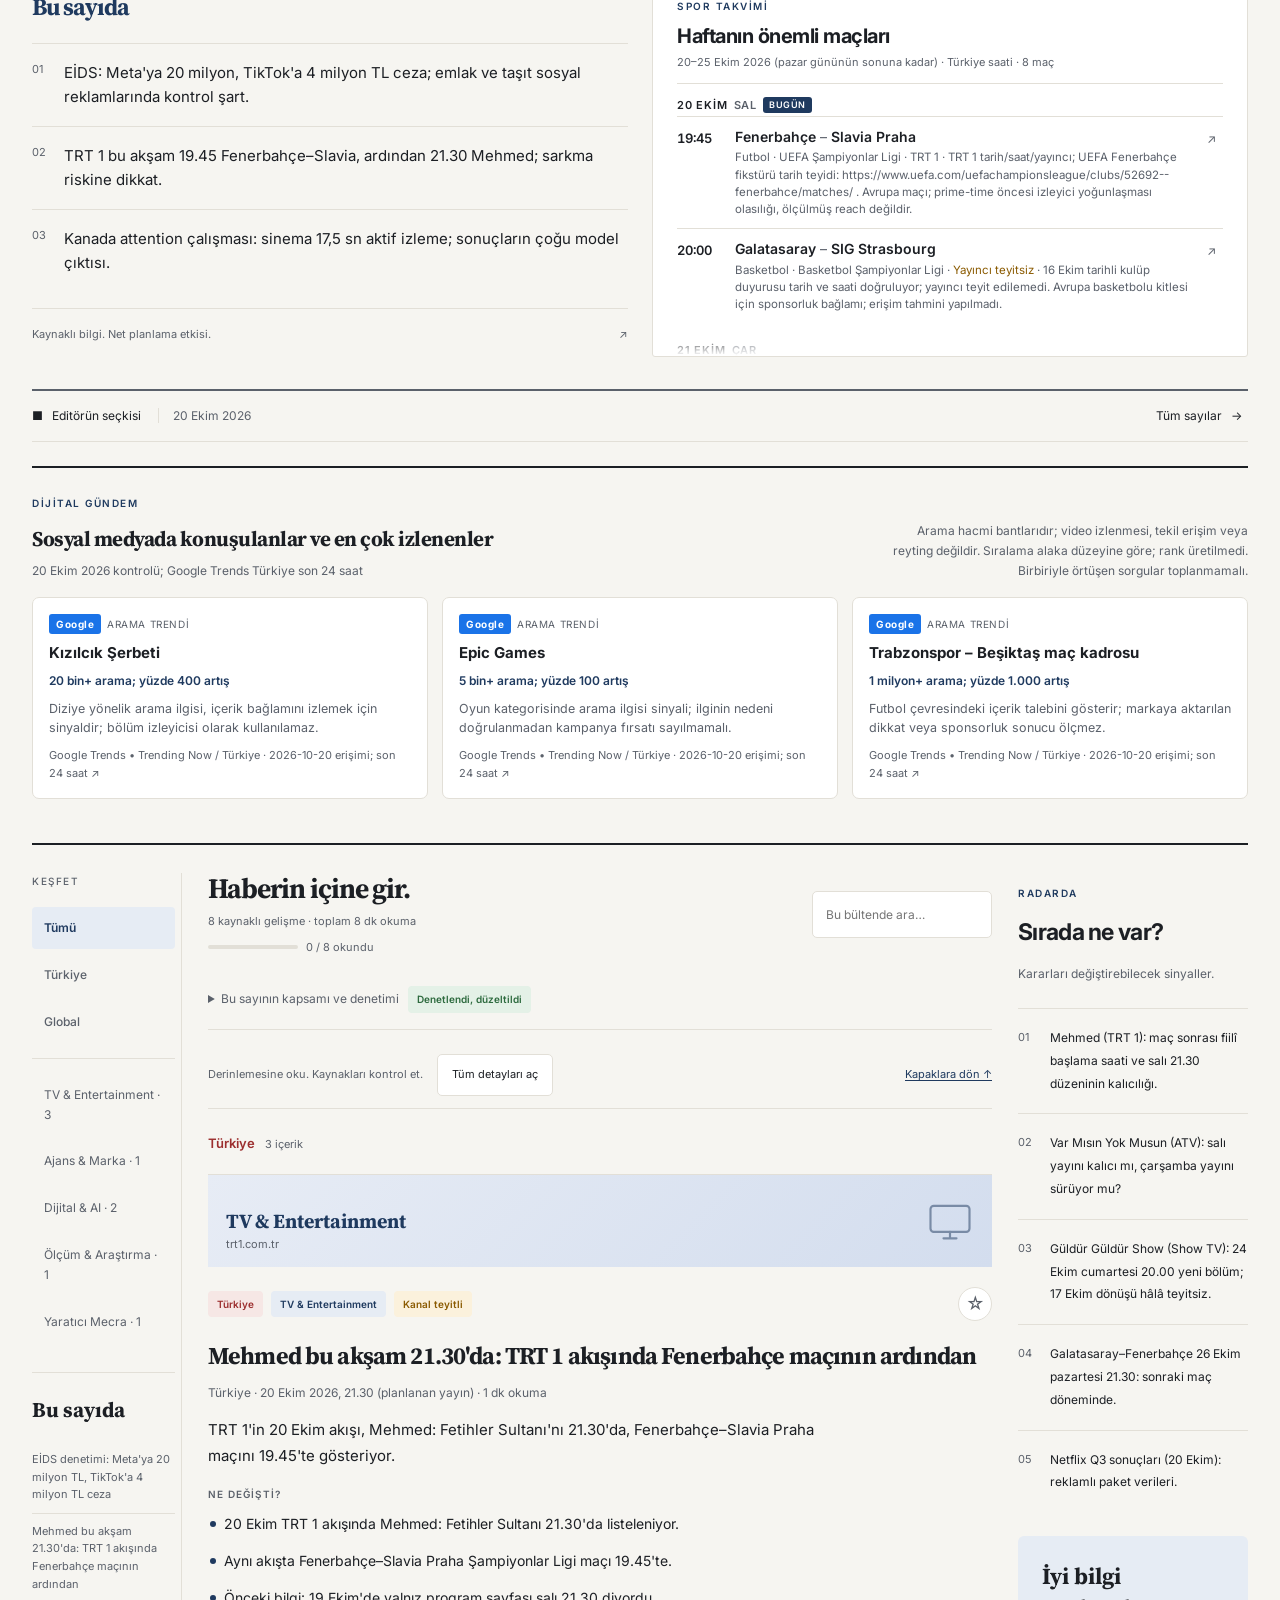
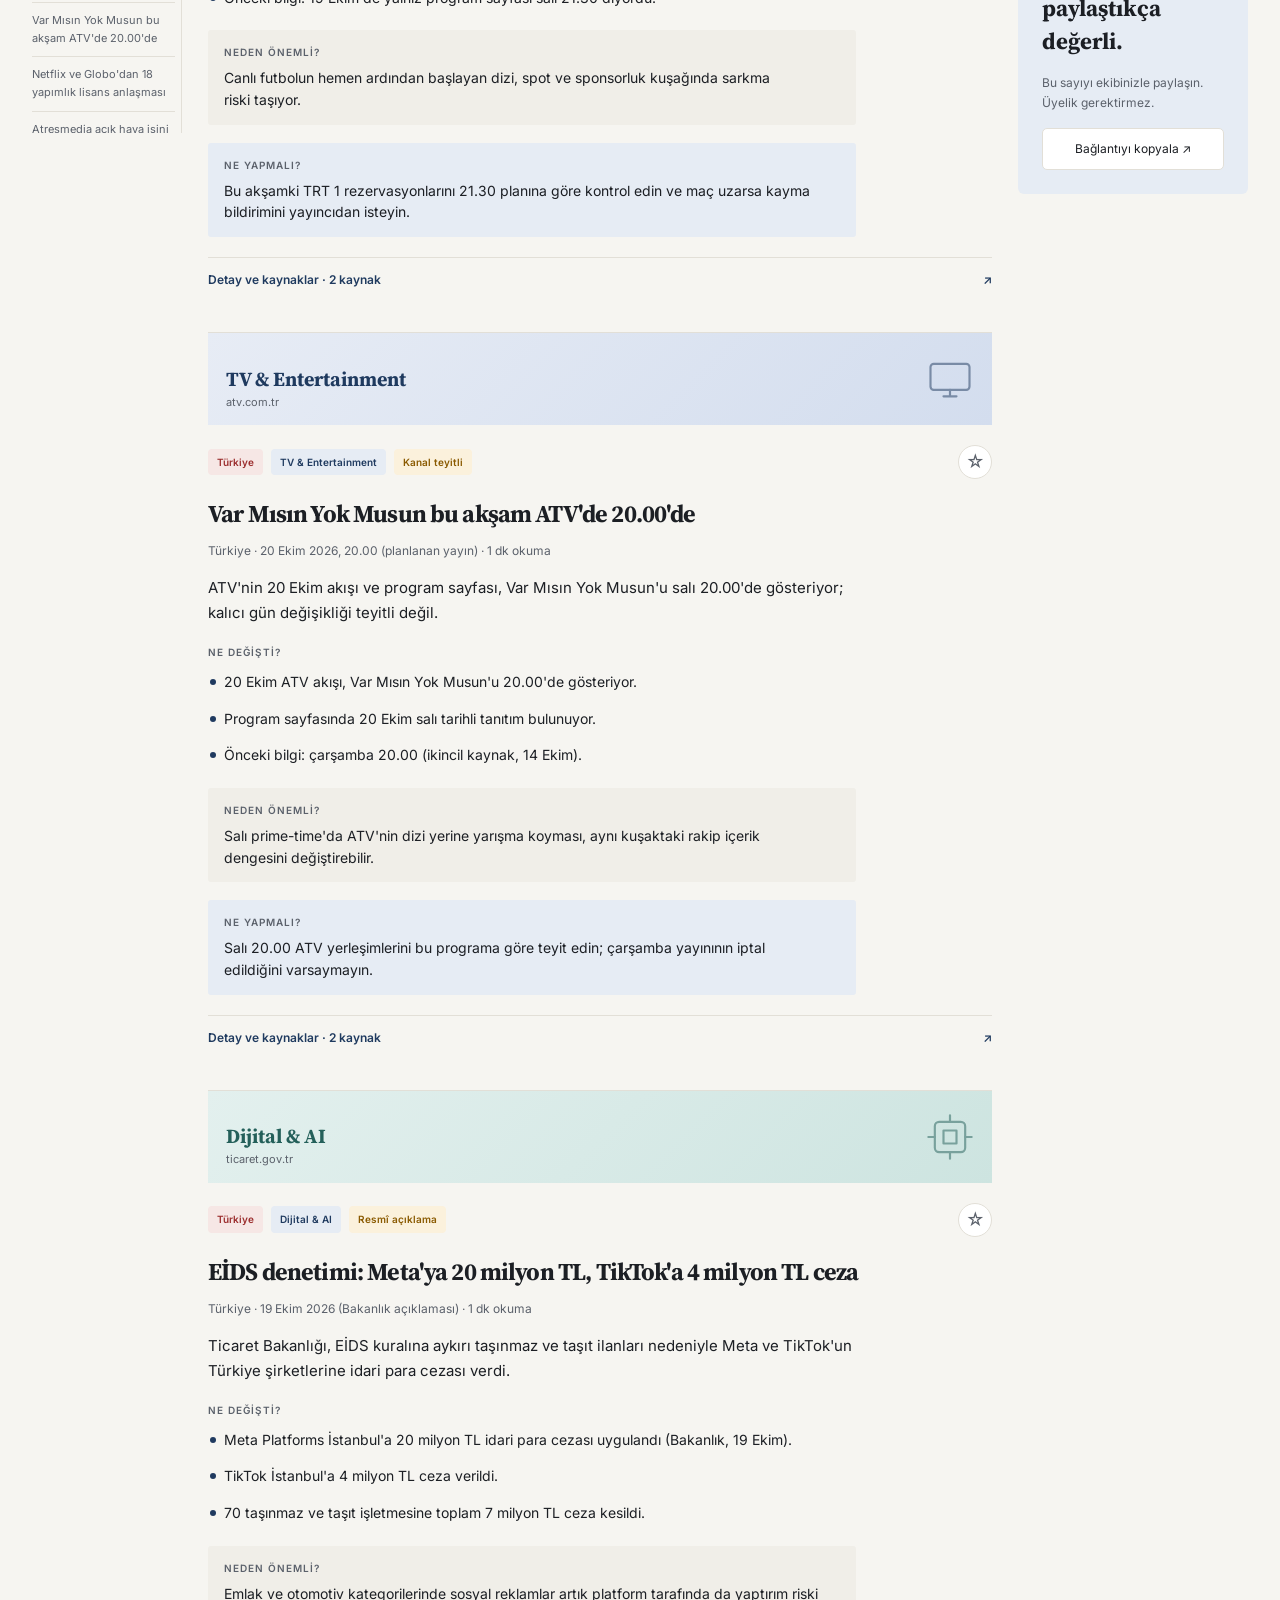
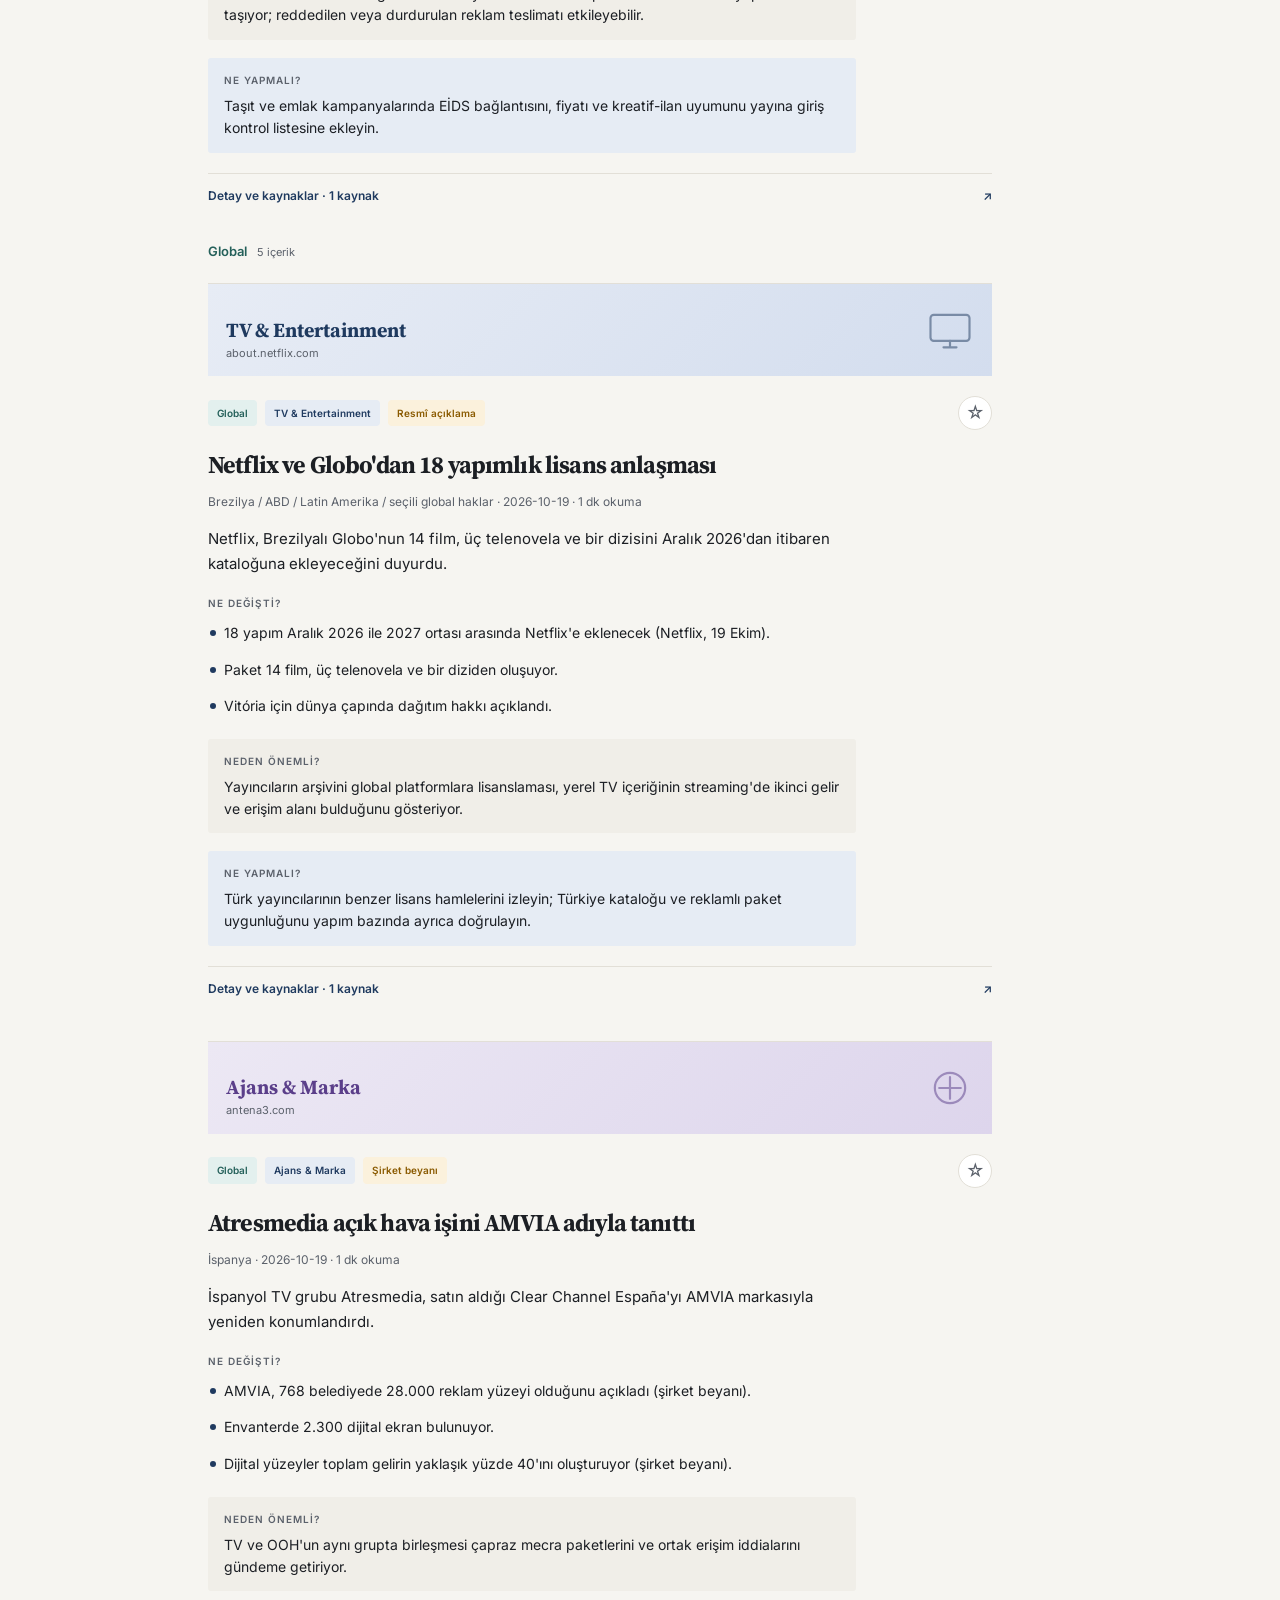
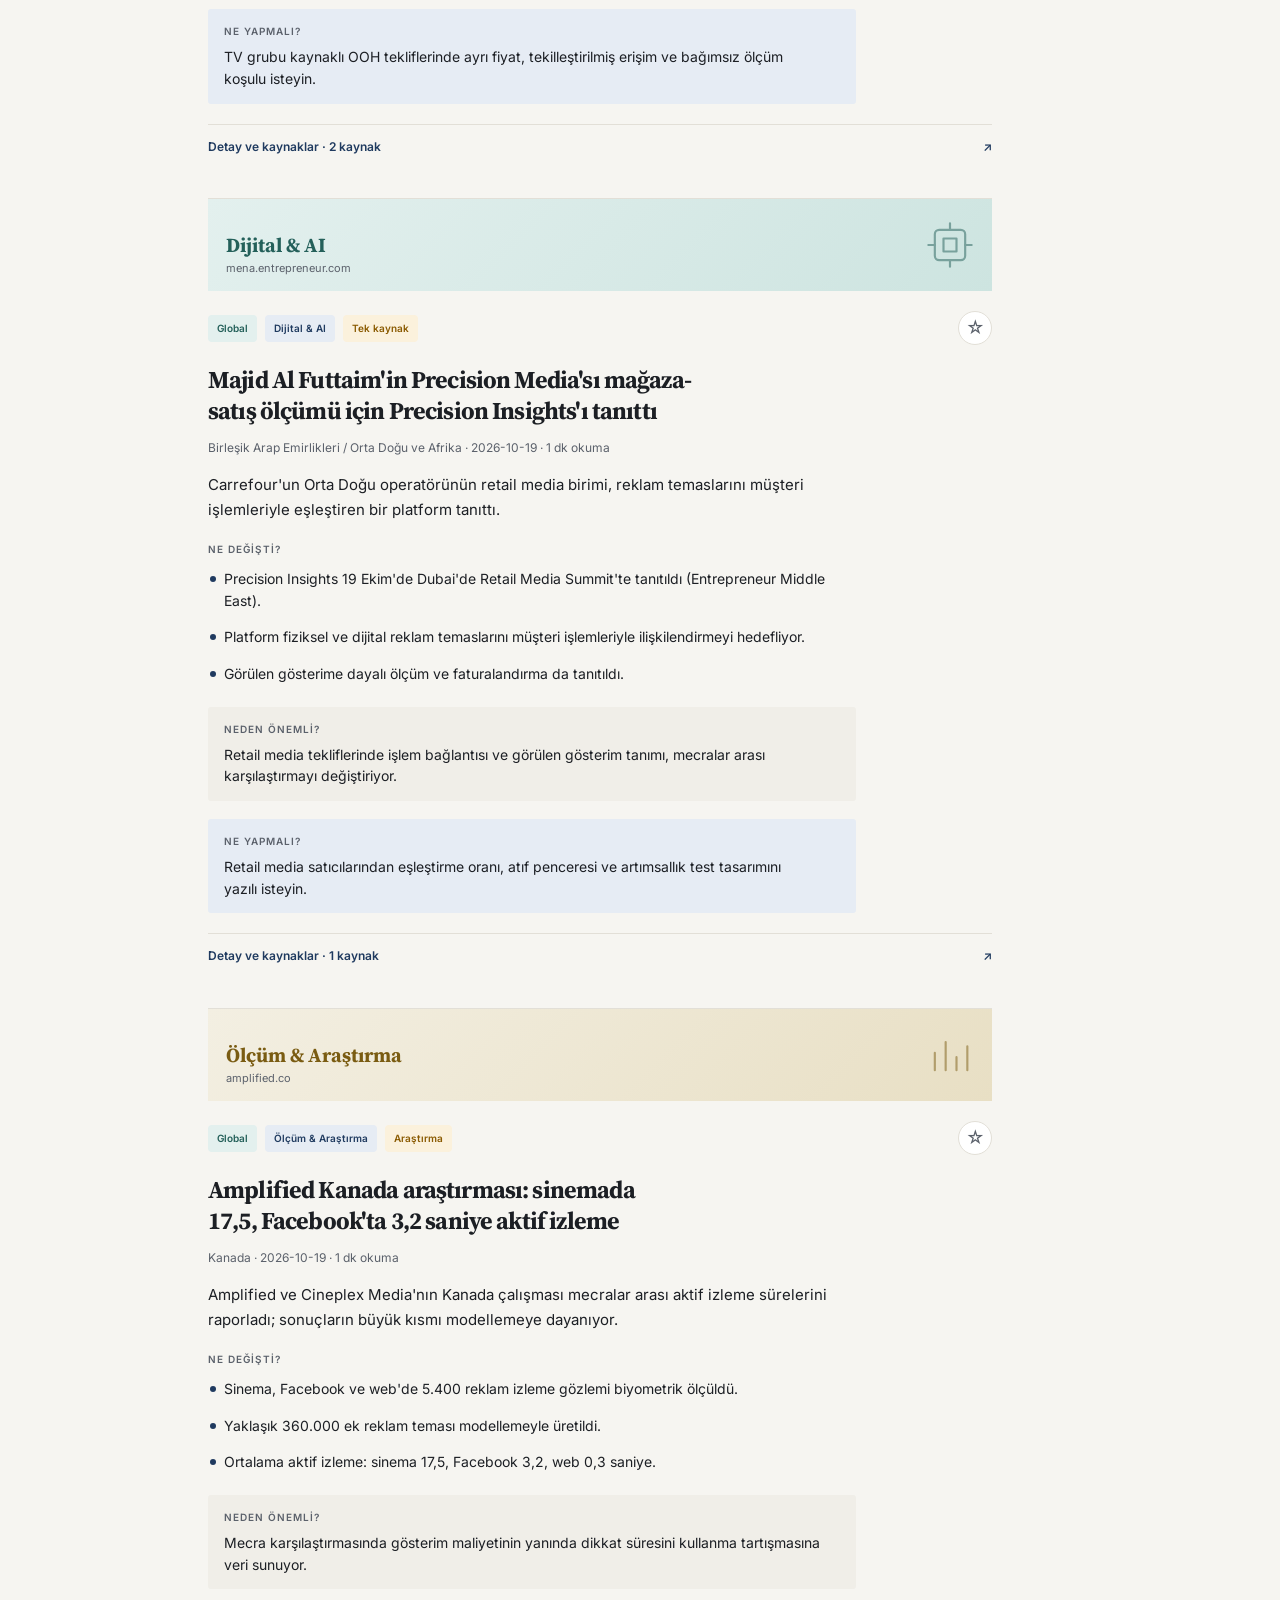
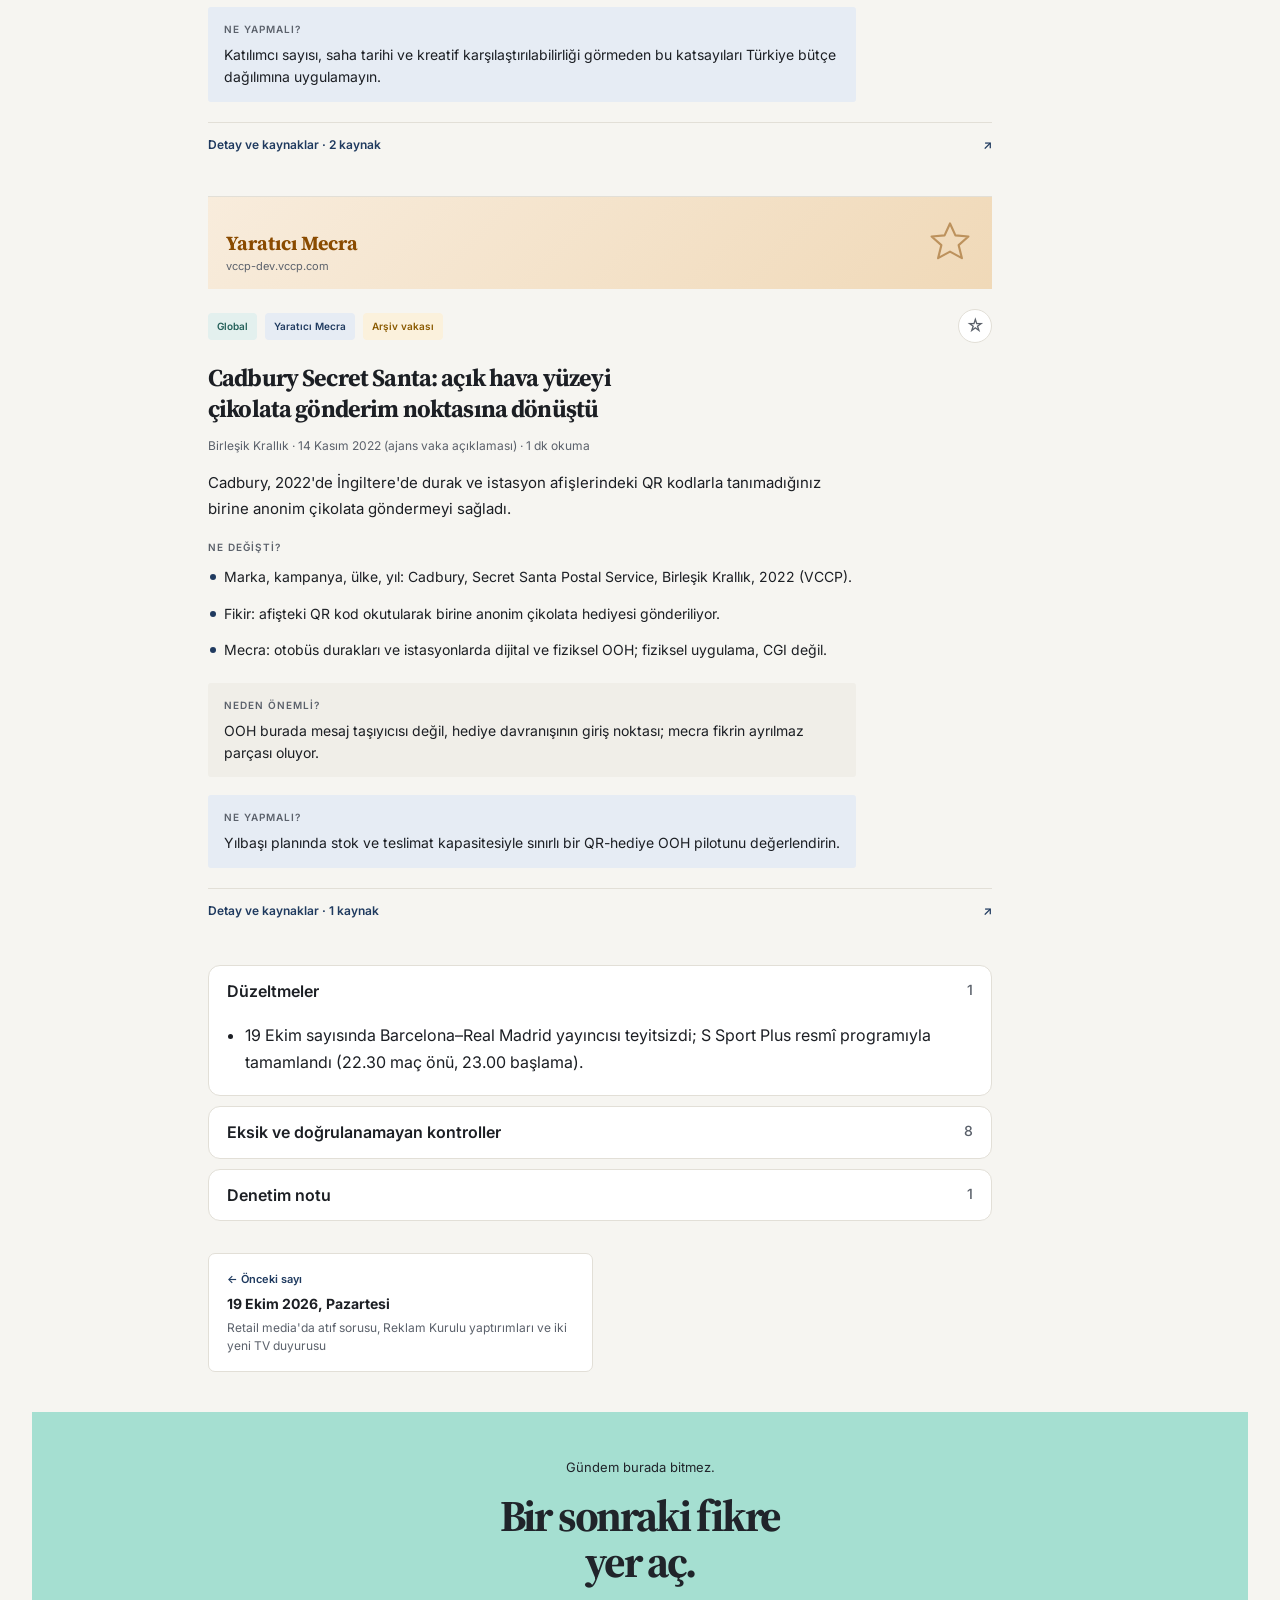
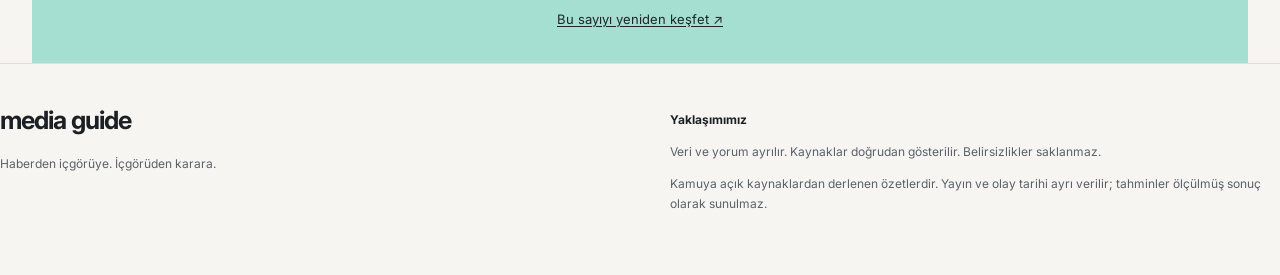
==== commit 2ad55d95: "Compact trial typography, images and spacing without changing layout" ====
--- a/deneme/index.html
+++ b/deneme/index.html
@@ -10,7 +10,7 @@
   <link href="https://fonts.googleapis.com/css2?family=Inter:wght@400;500;600;700&family=Source+Serif+4:opsz,wght@8..60,600;8..60,700&display=swap" rel="stylesheet">
 <link rel="stylesheet" href="assets/style.css?v=20261015-saved">
   <link rel="icon" href="data:image/svg+xml,%3Csvg xmlns='http://www.w3.org/2000/svg' viewBox='0 0 32 32'%3E%3Crect width='32' height='32' rx='7' fill='%231f3a5f'/%3E%3Ctext x='16' y='22' font-family='Arial' font-size='16' font-weight='700' fill='white' text-anchor='middle'%3EMG%3C/text%3E%3C/svg%3E">
-  <link rel="stylesheet" href="assets/experiment.css?v=magazine-2">
+  <link rel="stylesheet" href="assets/experiment.css?v=magazine-compact-3">
   <meta name="robots" content="noindex">
 </head>
 <body>
--- a/deneme/assets/experiment.css
+++ b/deneme/assets/experiment.css
@@ -12,3 +12,82 @@
 @media(max-width:700px){.layout{padding-inline:18px}.topbar-inner{padding:18px;gap:14px}.brand-text strong{font-size:20px}.trial-bar{padding-inline:18px}.trial-bar b{display:none}.hero-copy{padding:36px 0 28px}.hero h1{font-size:clamp(37px,8.5vw,58px);line-height:1.07;letter-spacing:-.05em}.hero h1 em{text-decoration-thickness:5px;text-underline-offset:5px}.mag-deck{font-size:14px;max-width:32ch}.mag-date{font-size:9px}.cover-grid{gap:14px}.cover-top{padding:14px;font-size:9px}.cover-copy{padding:16px}.cover-copy h3,.story-cover:nth-child(-n+2) h3{font-size:25px}.cover-copy p{font-size:12px}.cover-picture{margin-inline:14px}.gallery-tools{flex-wrap:wrap;gap:8px 16px}.gallery-tools h2{font-size:25px}.gallery-tools p{margin:0}.gallery-topics button{font-size:11px;padding:9px 11px}.reading-layout{display:block;padding-top:24px}.discover{position:static;max-height:none;overflow:visible;margin-bottom:24px}.mini-index{display:none}.reading-tools{gap:12px}.radar{margin-top:36px}.feed-head h2{font-size:30px}.hero-row{padding-top:20px}.mag-finish{margin-top:40px;padding:40px 20px}}
 @media(max-width:480px){.cover-grid{grid-template-columns:minmax(0,1fr)}.cover-copy h3,.story-cover:nth-child(-n+2) h3{font-size:32px}.cover-copy p{font-size:14px}.cover-top{font-size:10px;padding:18px 20px}.cover-copy{padding:20px}.cover-picture{margin-inline:20px;aspect-ratio:1.7}.cover-art{height:130px}.type-cover:nth-child(-n+2) .cover-art{height:150px}.mag-entry{gap:20px;font-size:11px}.gallery-note{line-height:1.6}}
 @media(prefers-reduced-motion:reduce){html{scroll-behavior:auto}*,*::before,*::after{animation:none!important;transition:none!important}.story-cover:hover,.story-cover:hover .cover-picture img,.story-cover:hover .cover-art span{transform:none}}
+
+/* Compact reading scale. Same layout, colors and complete content. */
+.topbar-inner{padding-block:14px}
+.brand-text strong{font-size:20px}
+.hero-copy{padding:28px 0 22px}
+.hero h1{font-size:clamp(34px,4vw,52px);line-height:1.08;margin:14px auto 16px}
+.hero h1 em{text-decoration-thickness:5px;text-underline-offset:5px}
+.mag-deck{font-size:14px}
+.mag-entry{margin-top:16px;gap:22px}
+.story-gallery{margin:4px 0 32px}
+.gallery-tools{padding-top:16px;gap:12px}
+.gallery-tools h2{font-size:23px}
+.gallery-topics{padding:12px 0 16px;gap:6px}
+.gallery-topics button{padding:8px 12px}
+.cover-grid{gap:14px}
+.cover-top{padding:12px 16px}
+.cover-picture{margin:0 16px;height:140px;aspect-ratio:auto}
+.cover-copy{padding:16px}
+.cover-copy h3,.story-cover:nth-child(-n+2) h3{font-size:clamp(21px,1.7vw,25px);line-height:1.2;margin-bottom:12px}
+.cover-copy p{font-size:13px;line-height:1.55;margin-bottom:16px}
+.cover-open{padding-top:10px}
+.cover-open b{font-size:20px}
+.cover-art,.type-cover:nth-child(-n+2) .cover-art{height:96px;margin:0 16px}
+.cover-art span,.type-cover:nth-child(-n+2) .cover-art span{font-size:100px}
+.cover-art i{width:96px;height:96px}
+.image-unavailable .cover-copy{min-height:0}
+.gallery-note{margin-top:12px}
+.hero{padding-bottom:24px}
+.hero-row{gap:24px;padding-top:20px}
+.highlights h2{font-size:24px}
+.highlights li{font-size:15px;line-height:1.6}
+.edition-bar{margin:8px 0 24px}
+.social{padding-top:20px}
+.reading-layout{padding-top:28px;margin-top:28px;gap:26px}
+.feed-head h2{font-size:28px}
+.reading-tools{padding:12px 0;margin:12px 0}
+.card-grid{gap:30px}
+.card-grid .card-main{padding:20px 0}
+.card-grid .card h3{font-size:clamp(22px,1.9vw,28px);line-height:1.25}
+.card .summary,.card .kv,.card .detail{font-size:15px;line-height:1.7}
+.card .summary{margin-bottom:18px}
+.card .kv{margin-top:18px}
+.card .facts li{margin-bottom:7px}
+.card .kv.why,.card .kv.act{padding:14px 16px}
+.card .detail{padding-bottom:18px}
+.card details summary{padding:12px 0}
+.card-visual{max-height:230px;overflow:hidden}
+.card-visual img{max-height:210px;object-fit:cover}
+.region-head{margin-top:24px}
+.mag-finish{padding:32px 20px;margin-top:40px}
+.mag-finish h2{font-size:clamp(30px,3.5vw,44px);margin:14px 0 20px}
+@media(max-width:1150px){
+ .reading-layout{gap:22px}
+ .cover-copy h3,.story-cover:nth-child(-n+2) h3{font-size:23px}
+}
+@media(max-width:700px){
+ .topbar-inner{padding-block:12px}
+ .hero-copy{padding:24px 0 20px}
+ .hero h1{font-size:clamp(32px,6.5vw,42px)}
+ .cover-grid{gap:12px}
+ .cover-top{padding:12px}
+ .cover-picture{margin-inline:12px;height:110px}
+ .cover-copy{padding:14px}
+ .cover-copy h3,.story-cover:nth-child(-n+2) h3{font-size:21px}
+ .cover-art,.type-cover:nth-child(-n+2) .cover-art{height:80px}
+ .cover-art span,.type-cover:nth-child(-n+2) .cover-art span{font-size:84px}
+ .gallery-tools h2{font-size:22px}
+ .feed-head h2{font-size:26px}
+ .card .summary,.card .kv,.card .detail{font-size:16px;line-height:1.65}
+ .mag-finish{padding:28px 18px}
+}
+@media(max-width:480px){
+ .cover-copy h3,.story-cover:nth-child(-n+2) h3{font-size:24px}
+ .cover-copy p{font-size:14px;line-height:1.6}
+ .cover-picture{height:135px}
+ .cover-copy{padding:16px}
+ .cover-top{padding:12px 16px}
+ .cover-art,.type-cover:nth-child(-n+2) .cover-art{height:84px}
+}
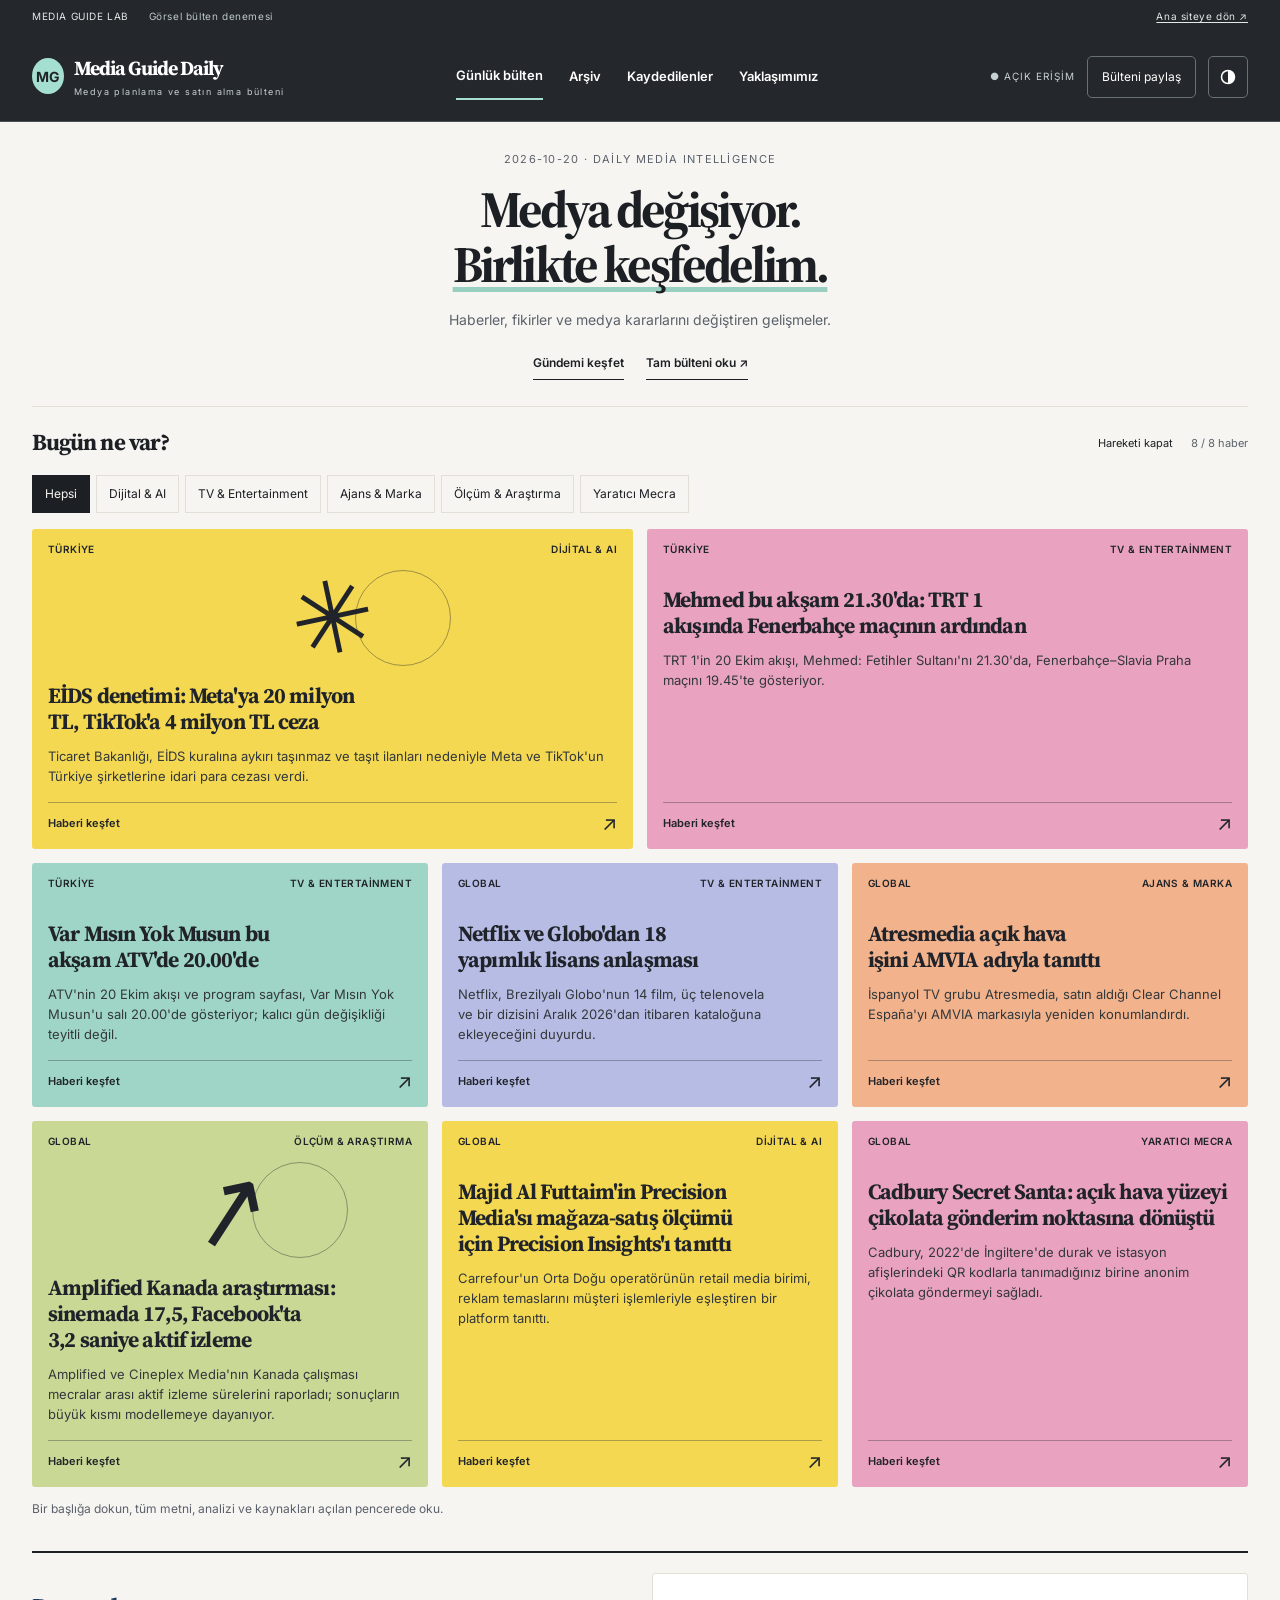
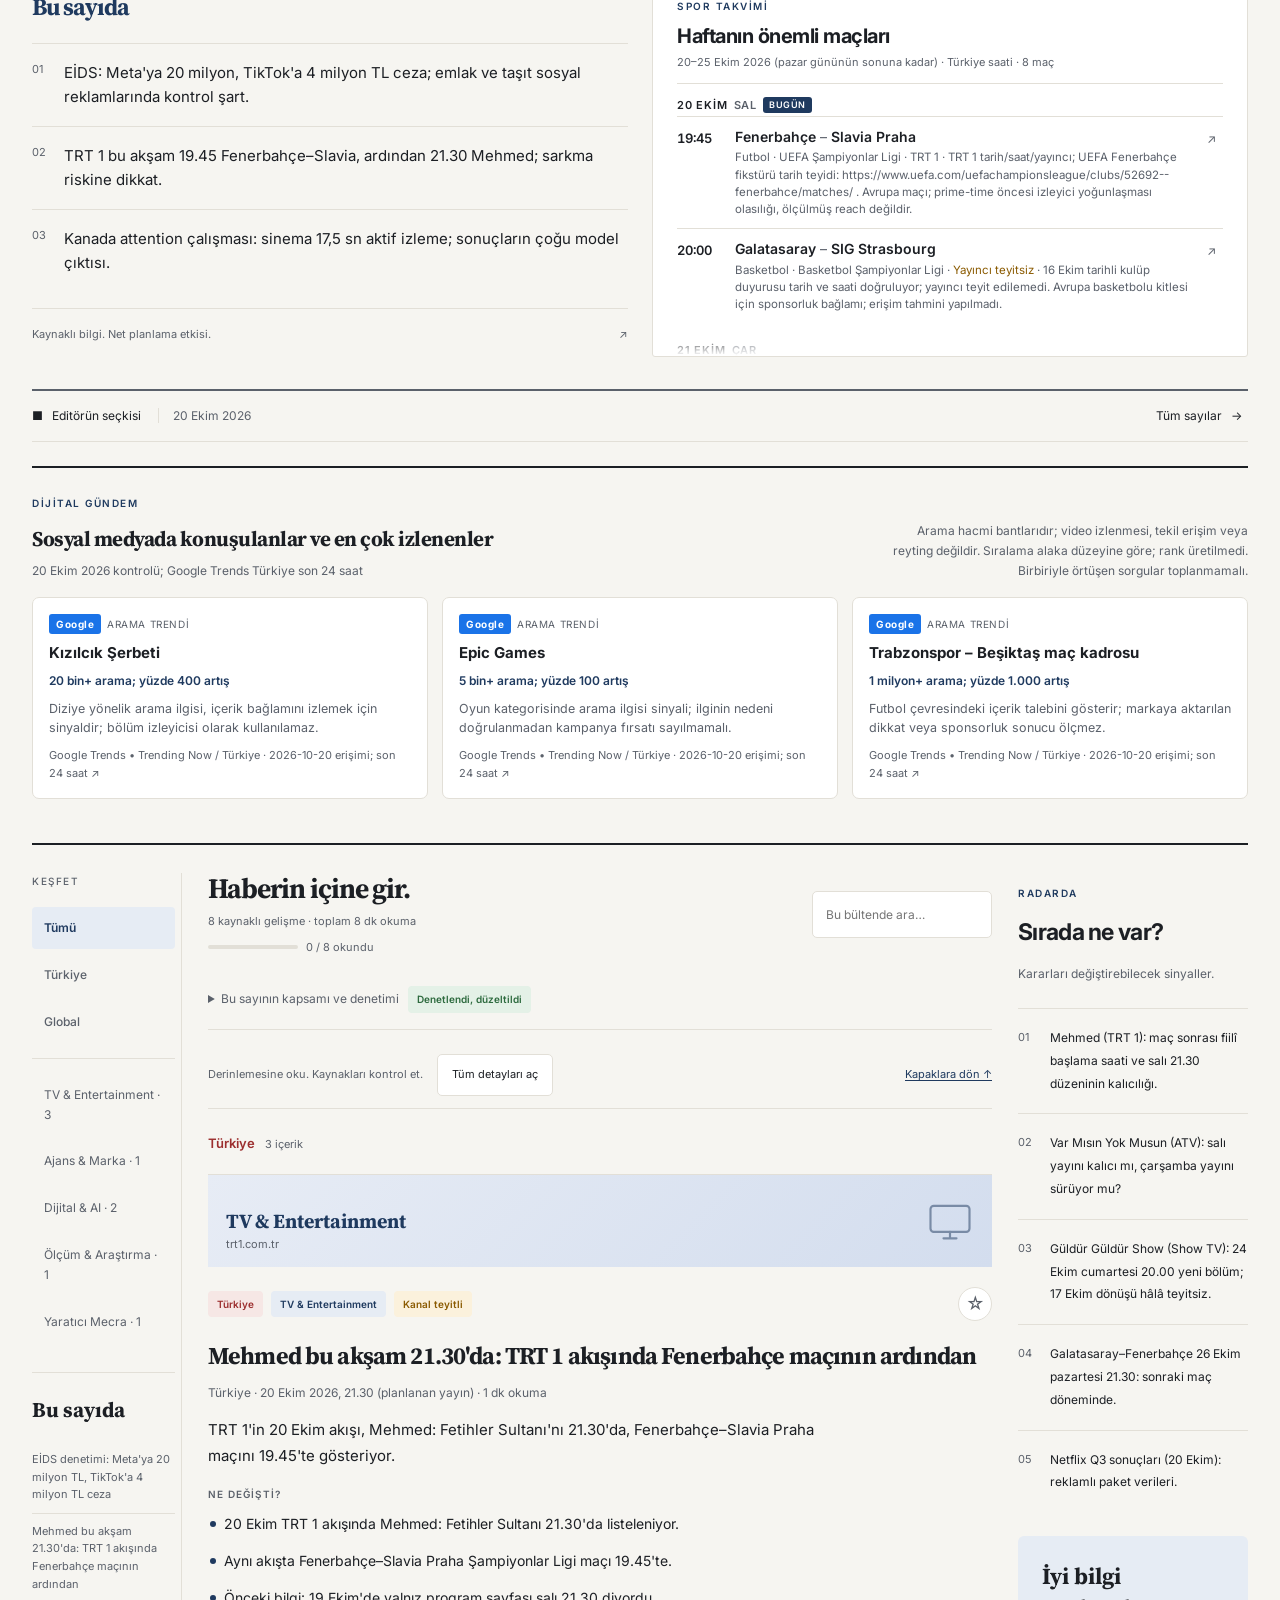
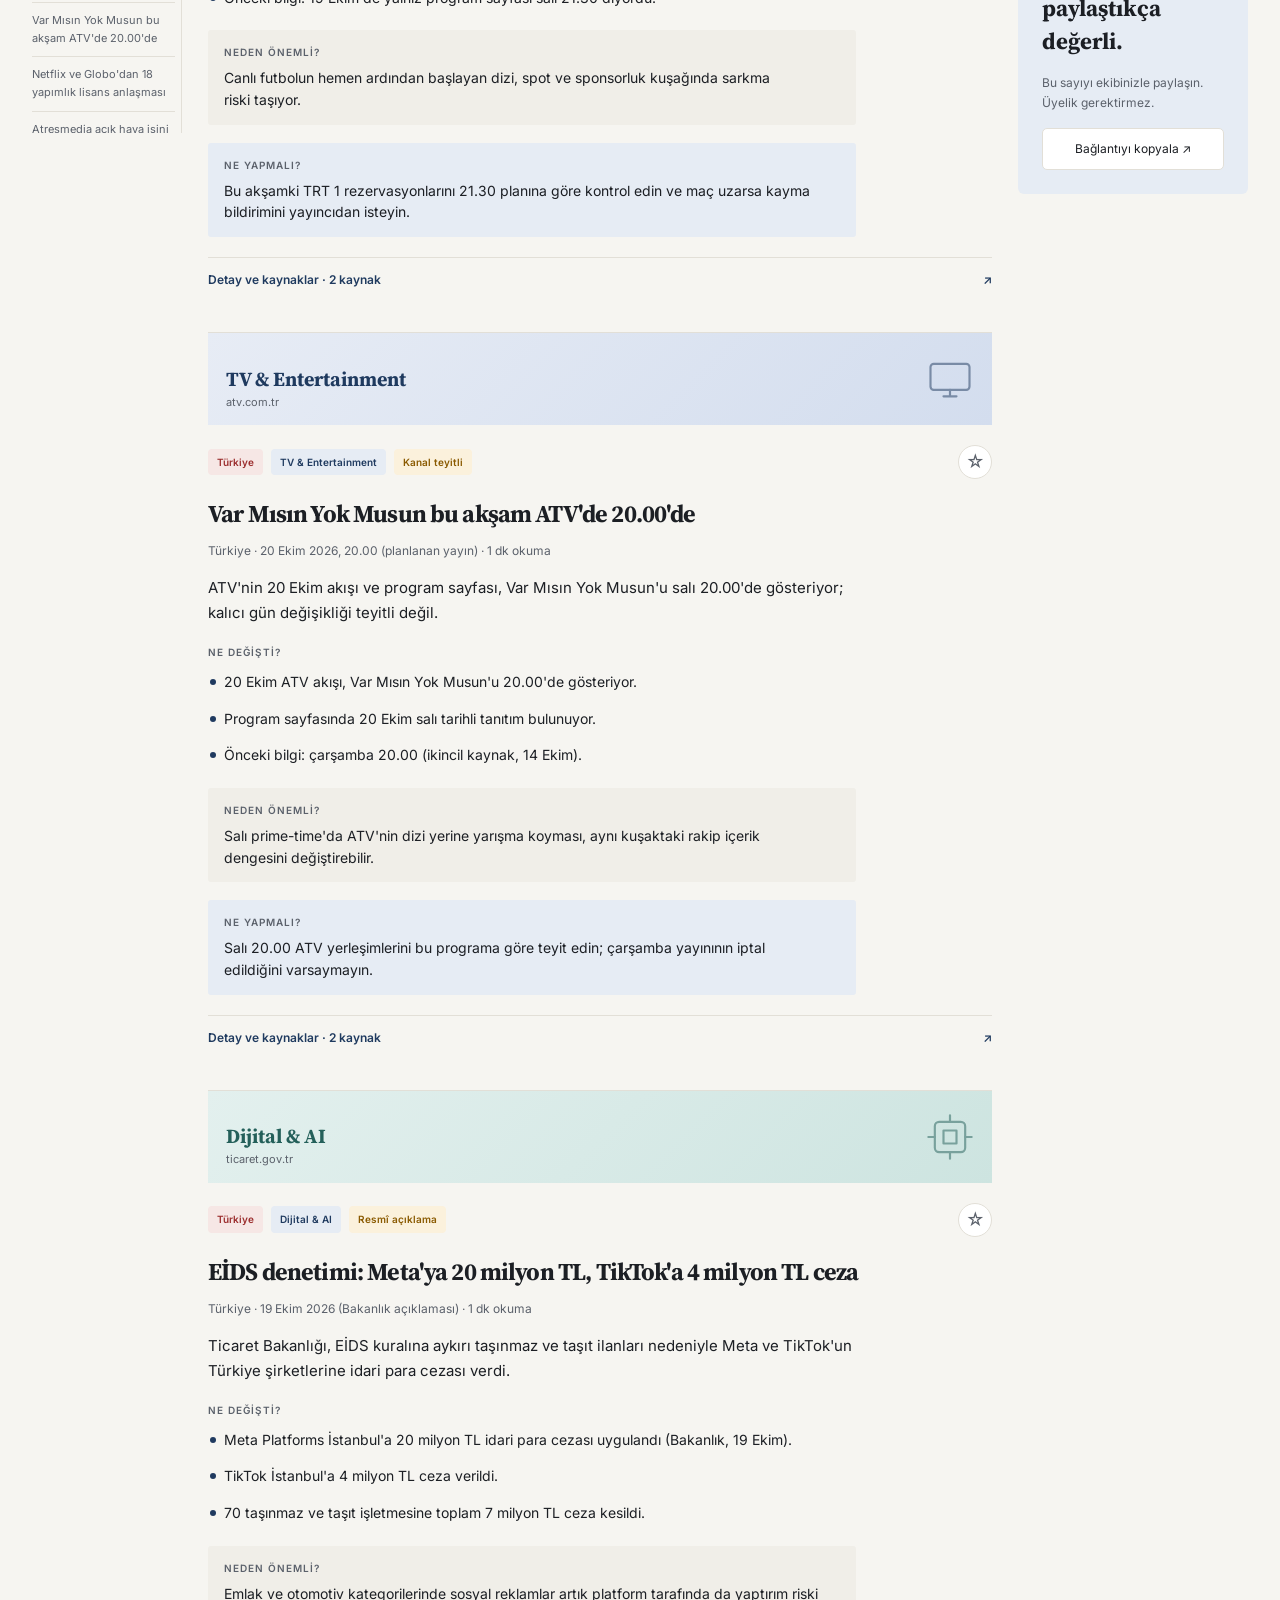
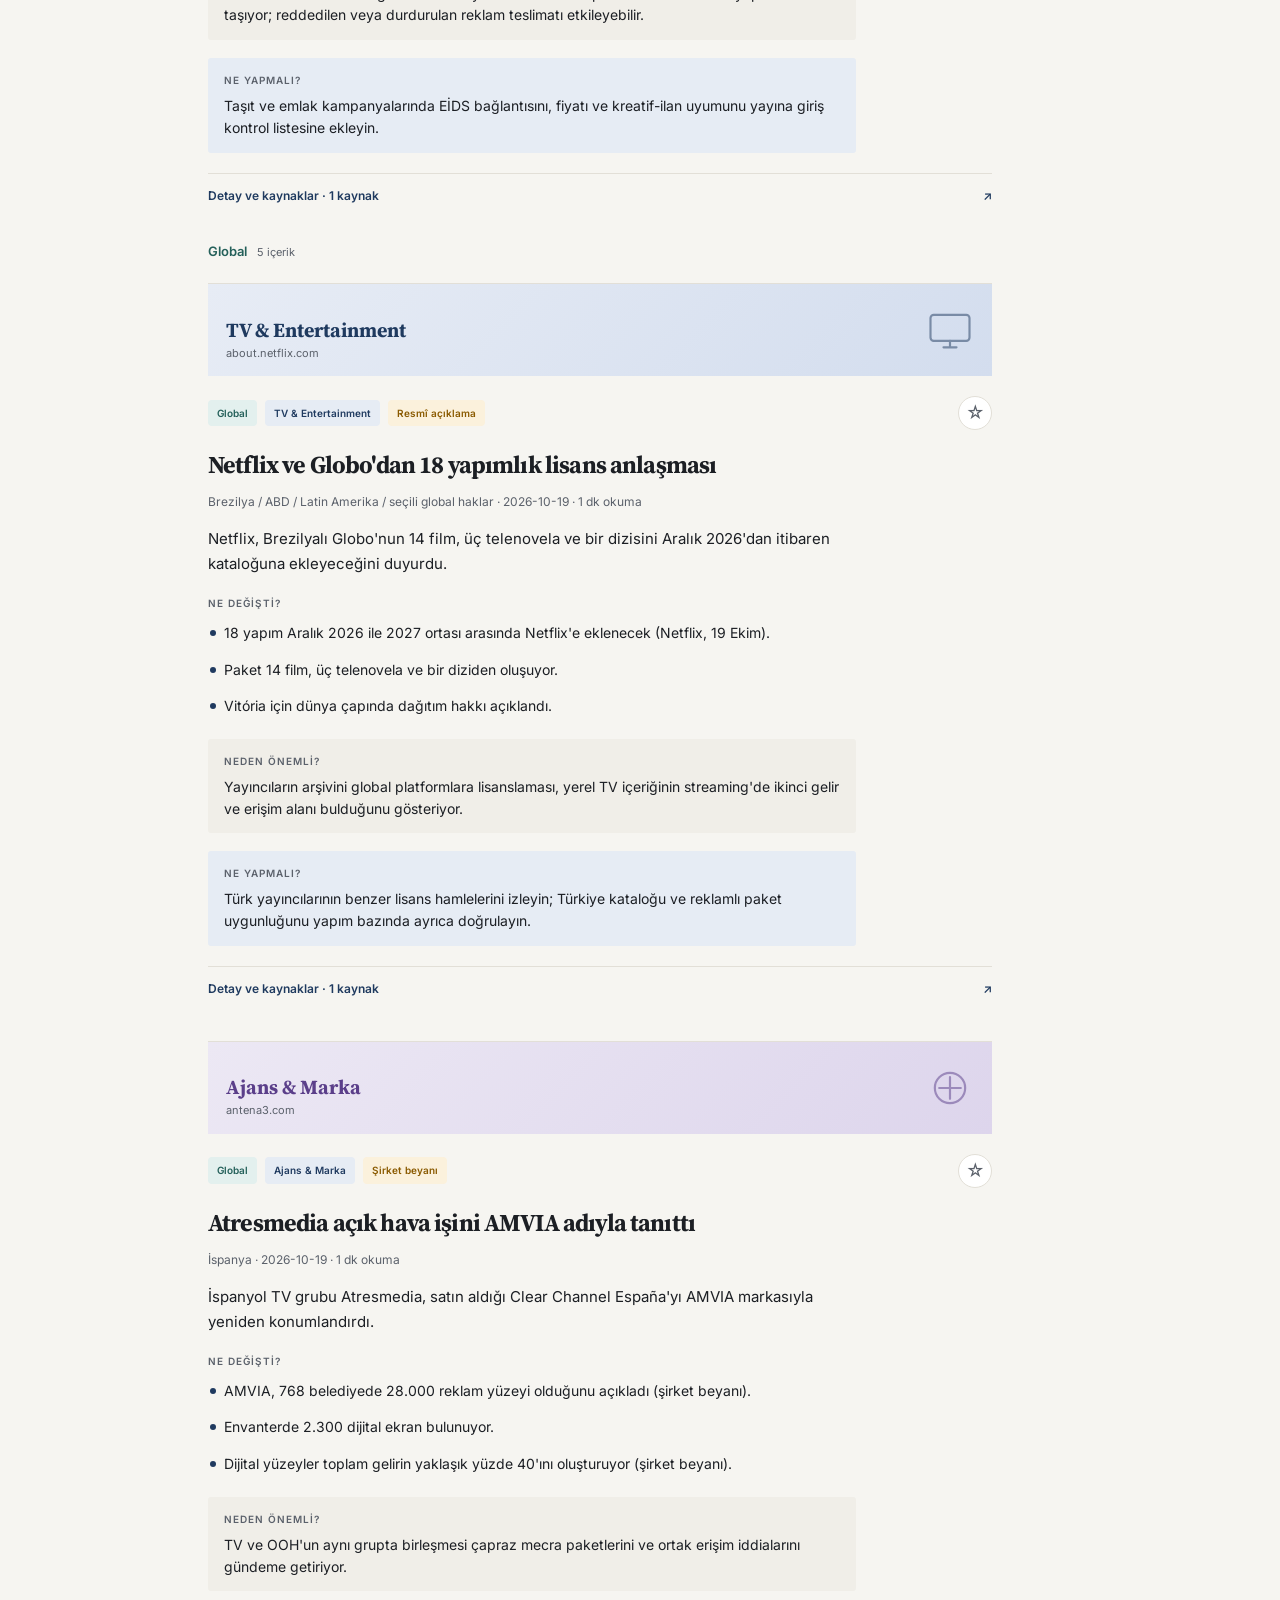
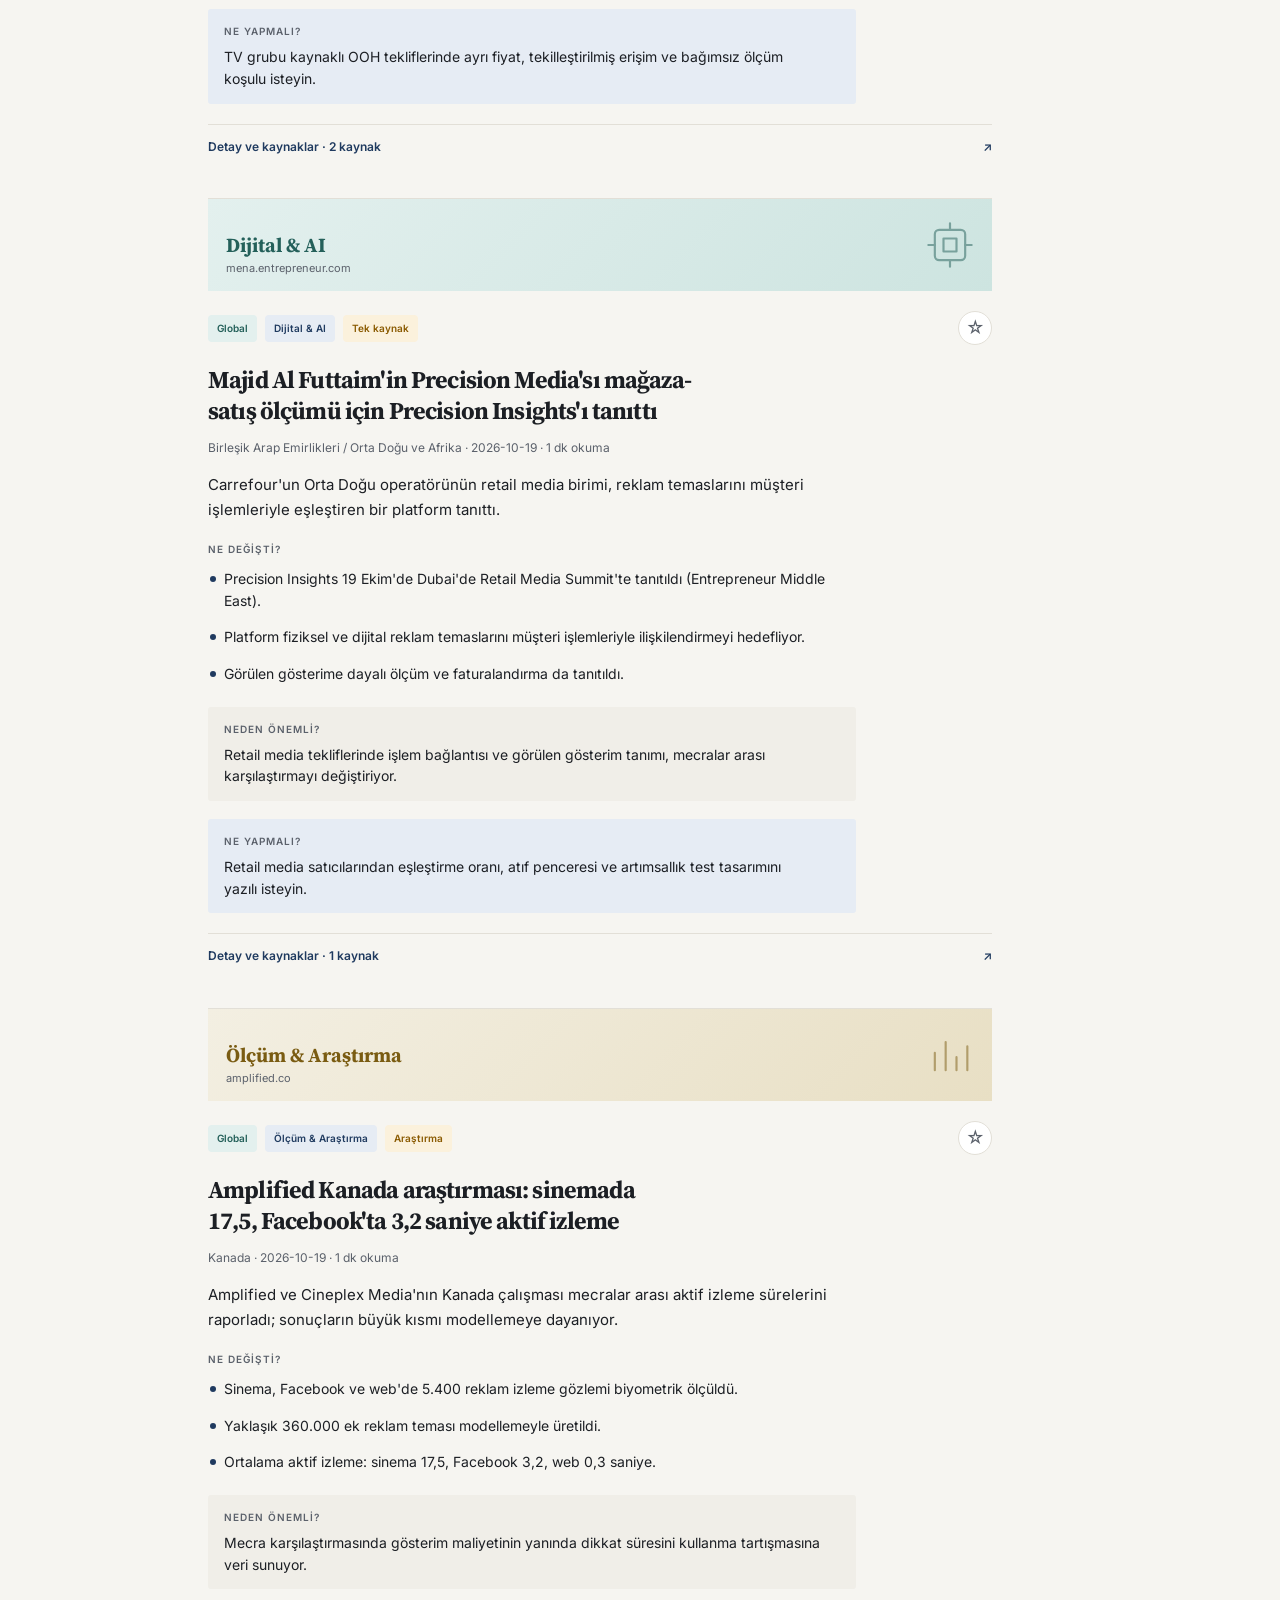
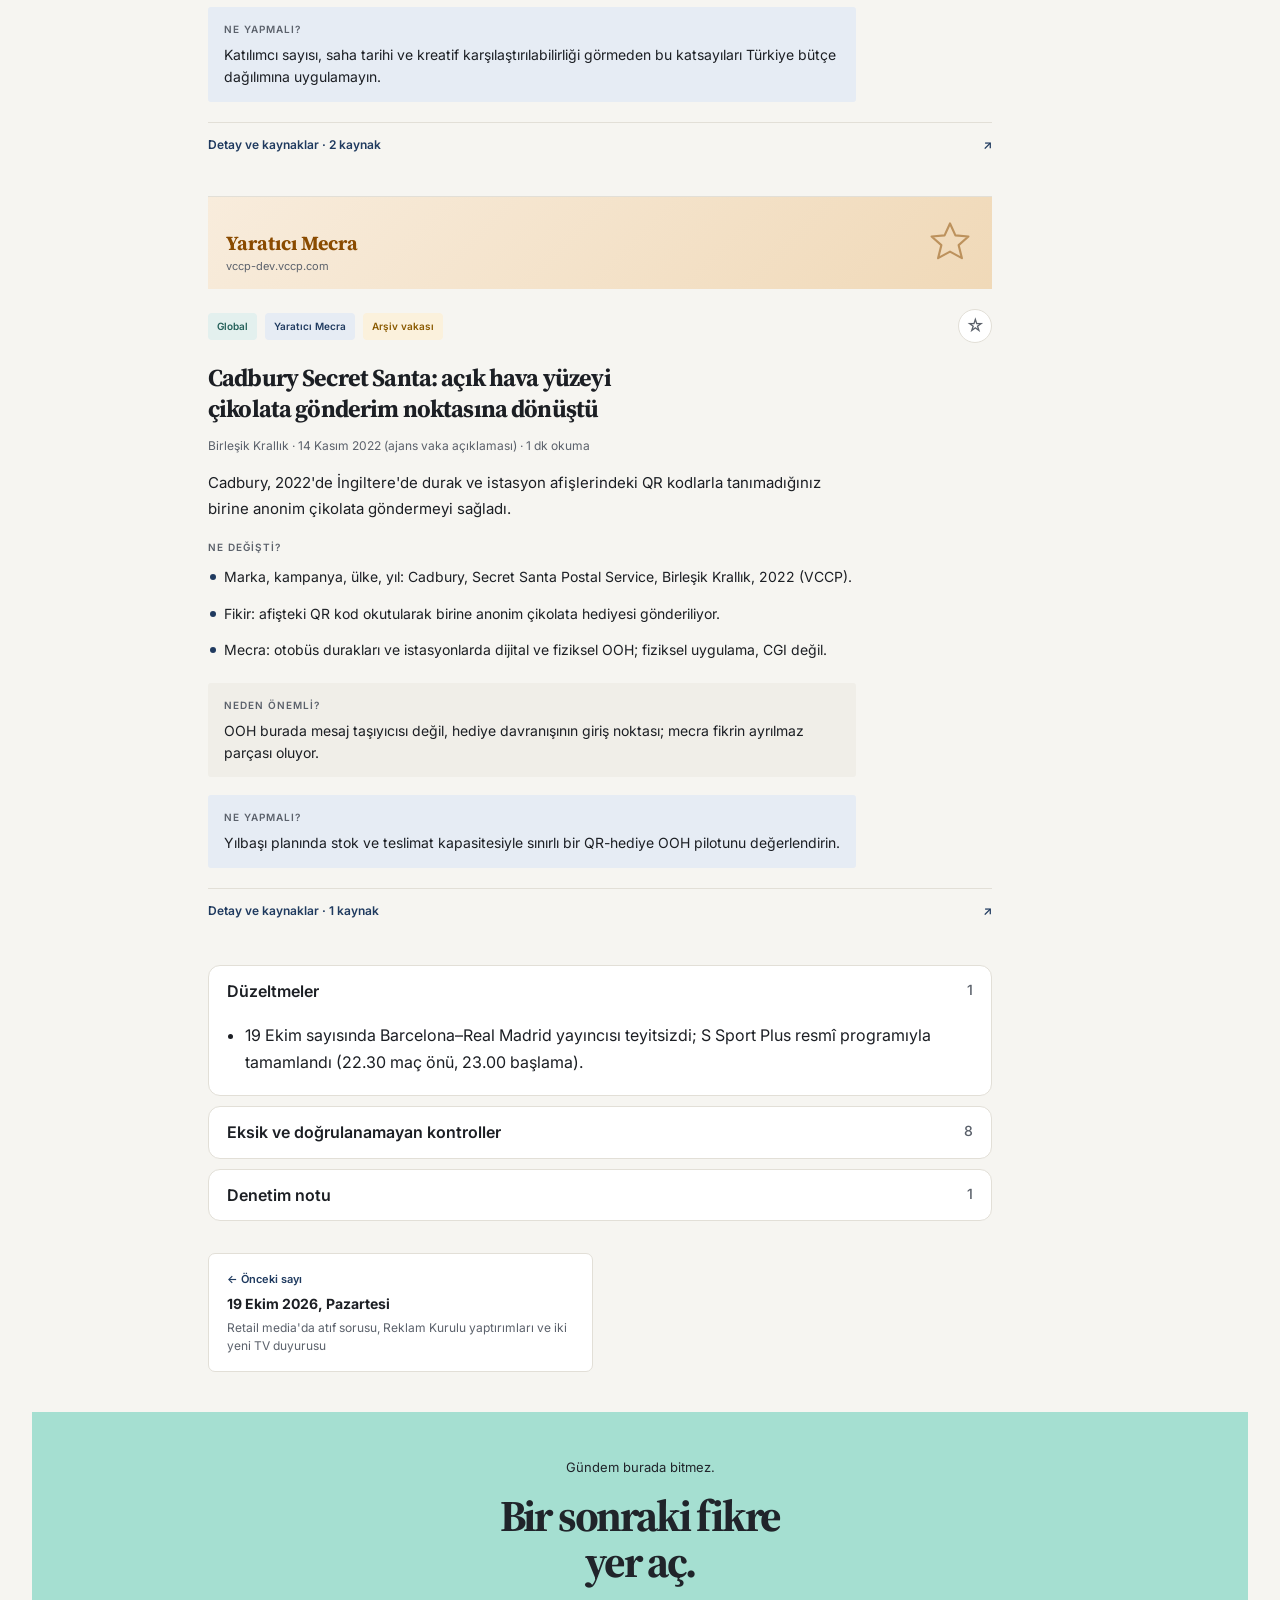
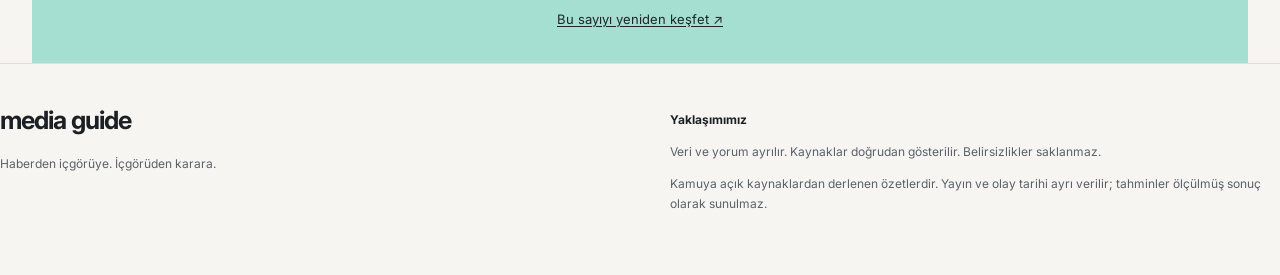
==== commit aac54136: "Deneme: haber detaylarını erişilebilir açılır pencerede göster" ====
--- a/deneme/index.html
+++ b/deneme/index.html
@@ -10,7 +10,7 @@
   <link href="https://fonts.googleapis.com/css2?family=Inter:wght@400;500;600;700&family=Source+Serif+4:opsz,wght@8..60,600;8..60,700&display=swap" rel="stylesheet">
 <link rel="stylesheet" href="assets/style.css?v=20261015-saved">
   <link rel="icon" href="data:image/svg+xml,%3Csvg xmlns='http://www.w3.org/2000/svg' viewBox='0 0 32 32'%3E%3Crect width='32' height='32' rx='7' fill='%231f3a5f'/%3E%3Ctext x='16' y='22' font-family='Arial' font-size='16' font-weight='700' fill='white' text-anchor='middle'%3EMG%3C/text%3E%3C/svg%3E">
-  <link rel="stylesheet" href="assets/experiment.css?v=magazine-compact-3">
+  <link rel="stylesheet" href="assets/experiment.css?v=story-dialog-1">
   <meta name="robots" content="noindex">
 </head>
 <body>
@@ -55,7 +55,7 @@
   </footer>
 
   <div class="toast" id="toast" role="status" aria-live="polite"></div>
-<script src="assets/editorial.js?v=magazine-2"></script>
-  <script src="assets/app.js?v=scrollcraft-1"></script>
+<script src="assets/editorial.js?v=story-dialog-1"></script>
+  <script src="assets/app.js?v=story-dialog-1"></script>
 </body>
 </html>
--- a/deneme/assets/experiment.css
+++ b/deneme/assets/experiment.css
@@ -91,3 +91,28 @@
  .cover-top{padding:12px 16px}
  .cover-art,.type-cover:nth-child(-n+2) .cover-art{height:84px}
 }
+
+/* Full story overlay; the underlying bulletin and filters stay untouched. */
+.story-dialog{width:min(820px,calc(100vw - 40px));max-width:820px;max-height:calc(100dvh - 48px);padding:0;border:1px solid var(--line);border-radius:12px;background:var(--bg);color:var(--text);overflow:hidden;box-shadow:0 24px 90px #0005}
+.story-dialog[open]{display:flex;flex-direction:column}
+.story-dialog::backdrop{background:rgb(12 18 24 / .65)}
+.story-dialog-bar{display:flex;align-items:center;justify-content:space-between;gap:16px;padding:14px 24px;border-bottom:1px solid var(--line);background:var(--surface);flex-shrink:0}
+.story-dialog-bar>span{font-size:12px;color:var(--muted)}
+.story-dialog-bar .btn{min-height:44px;flex-shrink:0}
+.story-dialog-content{padding:24px 32px;overflow-y:auto;overscroll-behavior:contain;min-height:0;scrollbar-gutter:stable}
+.story-dialog .card{display:block;border:0;background:transparent;box-shadow:none;overflow:visible}
+.story-dialog .card:hover{transform:none;box-shadow:none}
+.story-dialog .card-main{padding:20px 0}
+.story-dialog .card h3{font-family:'Source Serif 4',Georgia,serif;font-size:clamp(24px,3vw,30px);line-height:1.25;letter-spacing:-.03em}
+.story-dialog .card .summary,.story-dialog .card .kv,.story-dialog .card .detail{font-size:16px;line-height:1.75;max-width:none}
+.story-dialog .card .detail{padding:0 0 12px}
+.story-dialog .card-visual{max-height:none;margin:0}
+.story-dialog .card-visual img{width:100%;max-height:220px;object-fit:cover}
+.story-dialog .card-visual.fallback{display:none}
+.story-dialog .card .sources a{overflow-wrap:anywhere}
+@media(max-width:600px){
+ .story-dialog{width:calc(100vw - 16px);max-height:calc(100dvh - 16px);border-radius:8px}
+ .story-dialog-bar{padding:10px 16px;gap:8px}
+ .story-dialog-bar>span{font-size:11px}
+ .story-dialog-content{padding:16px 18px}
+}
